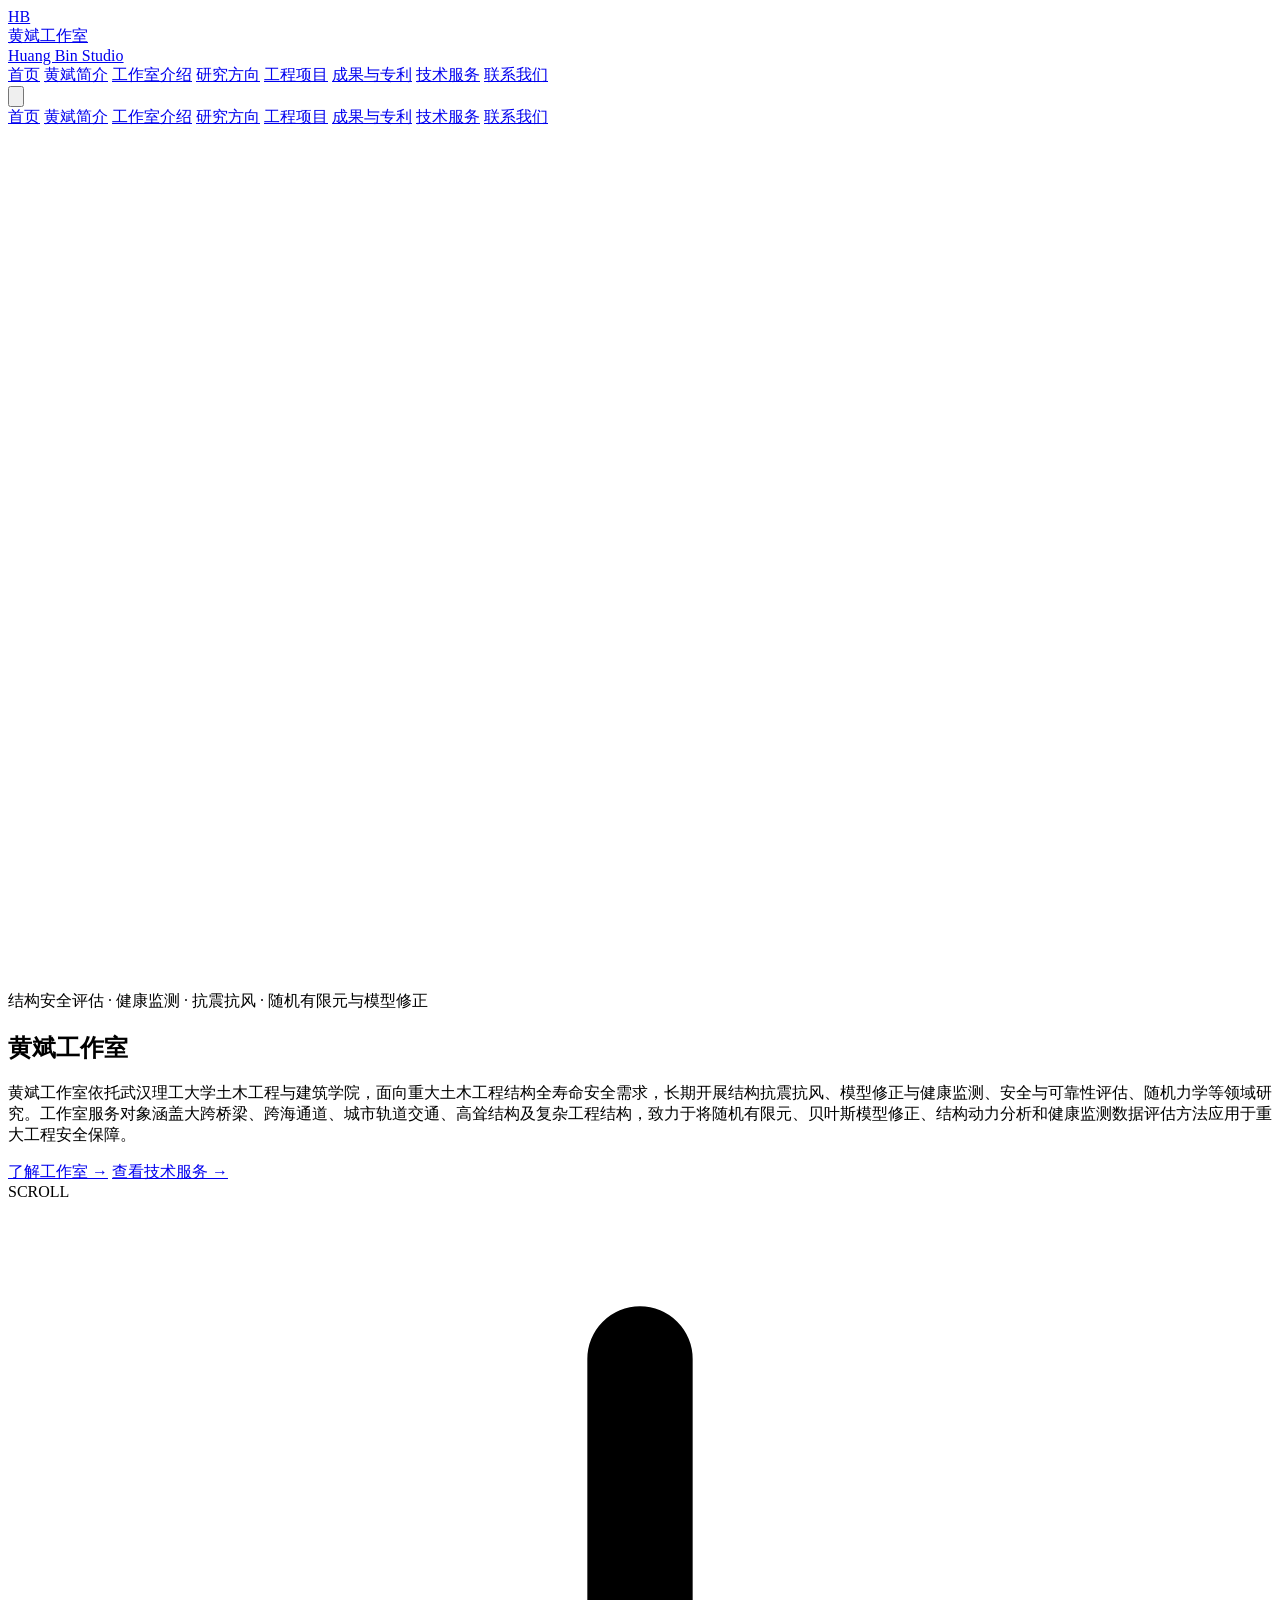
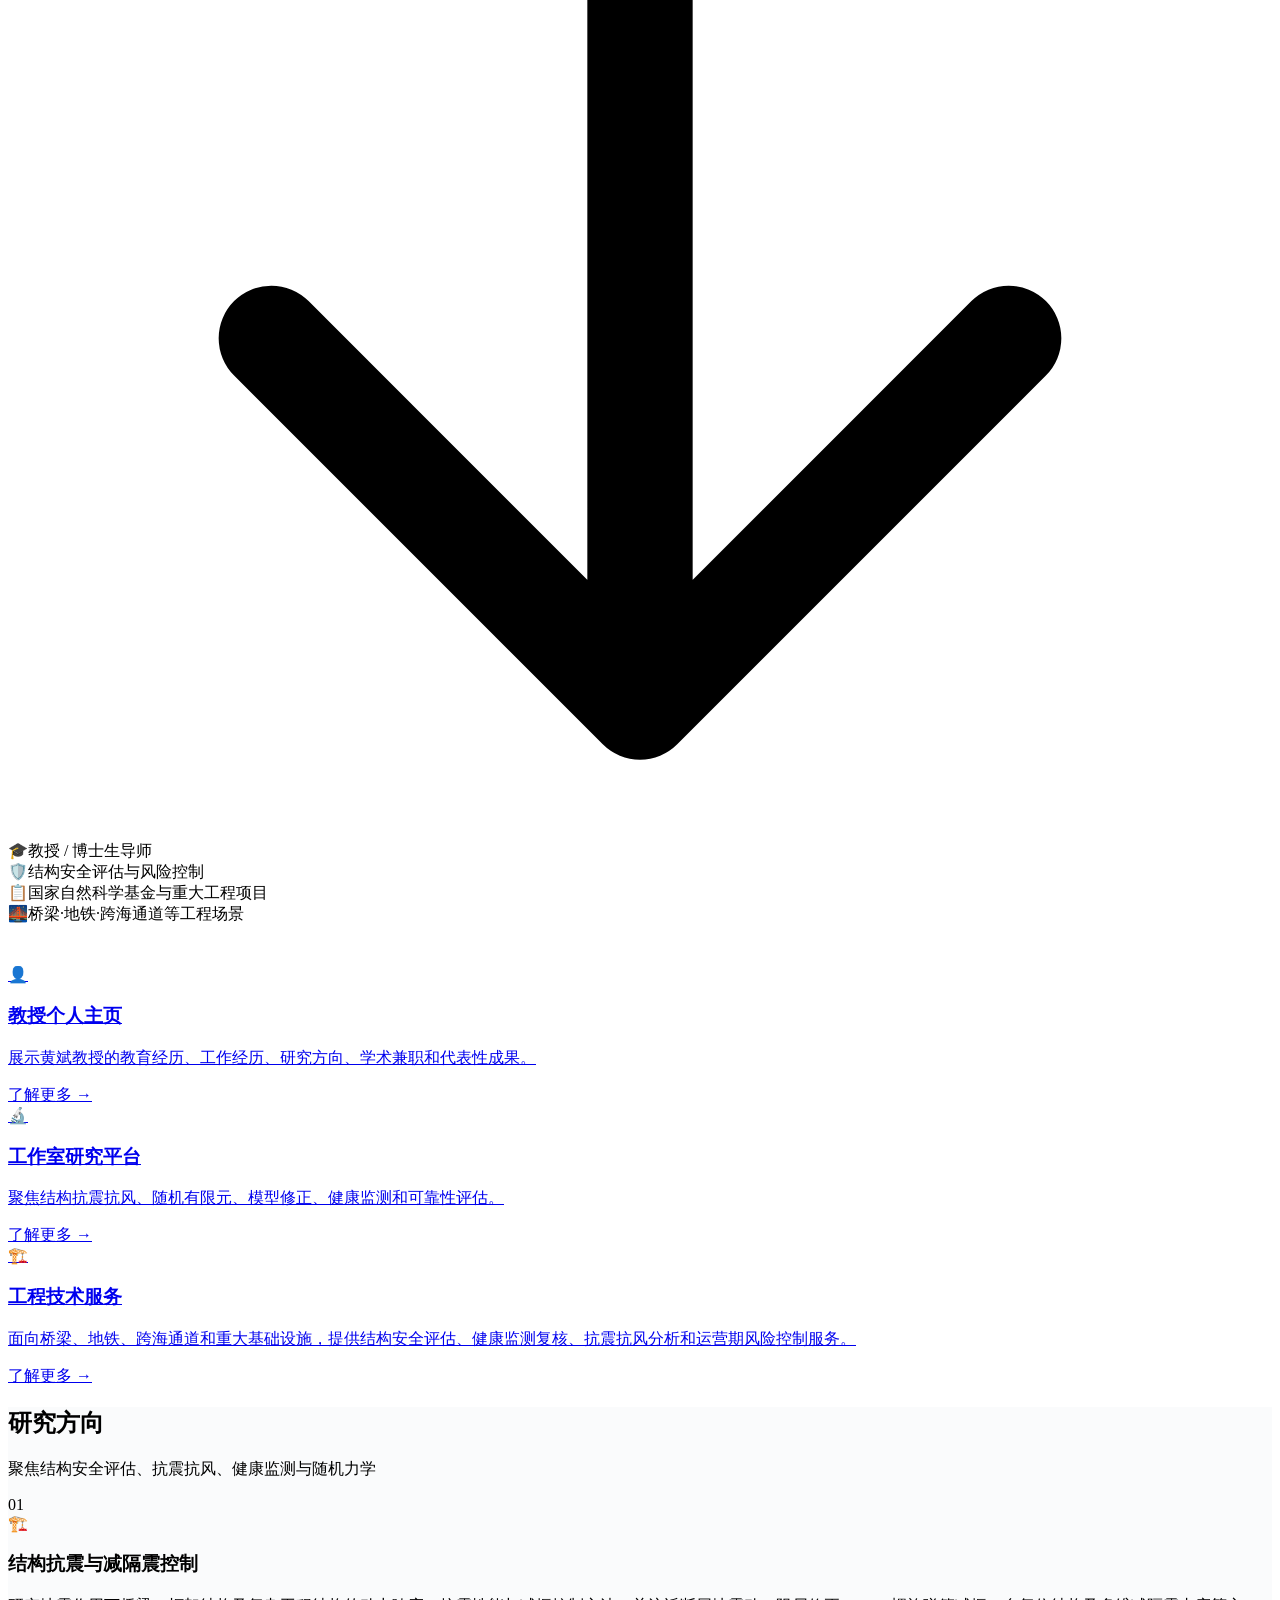
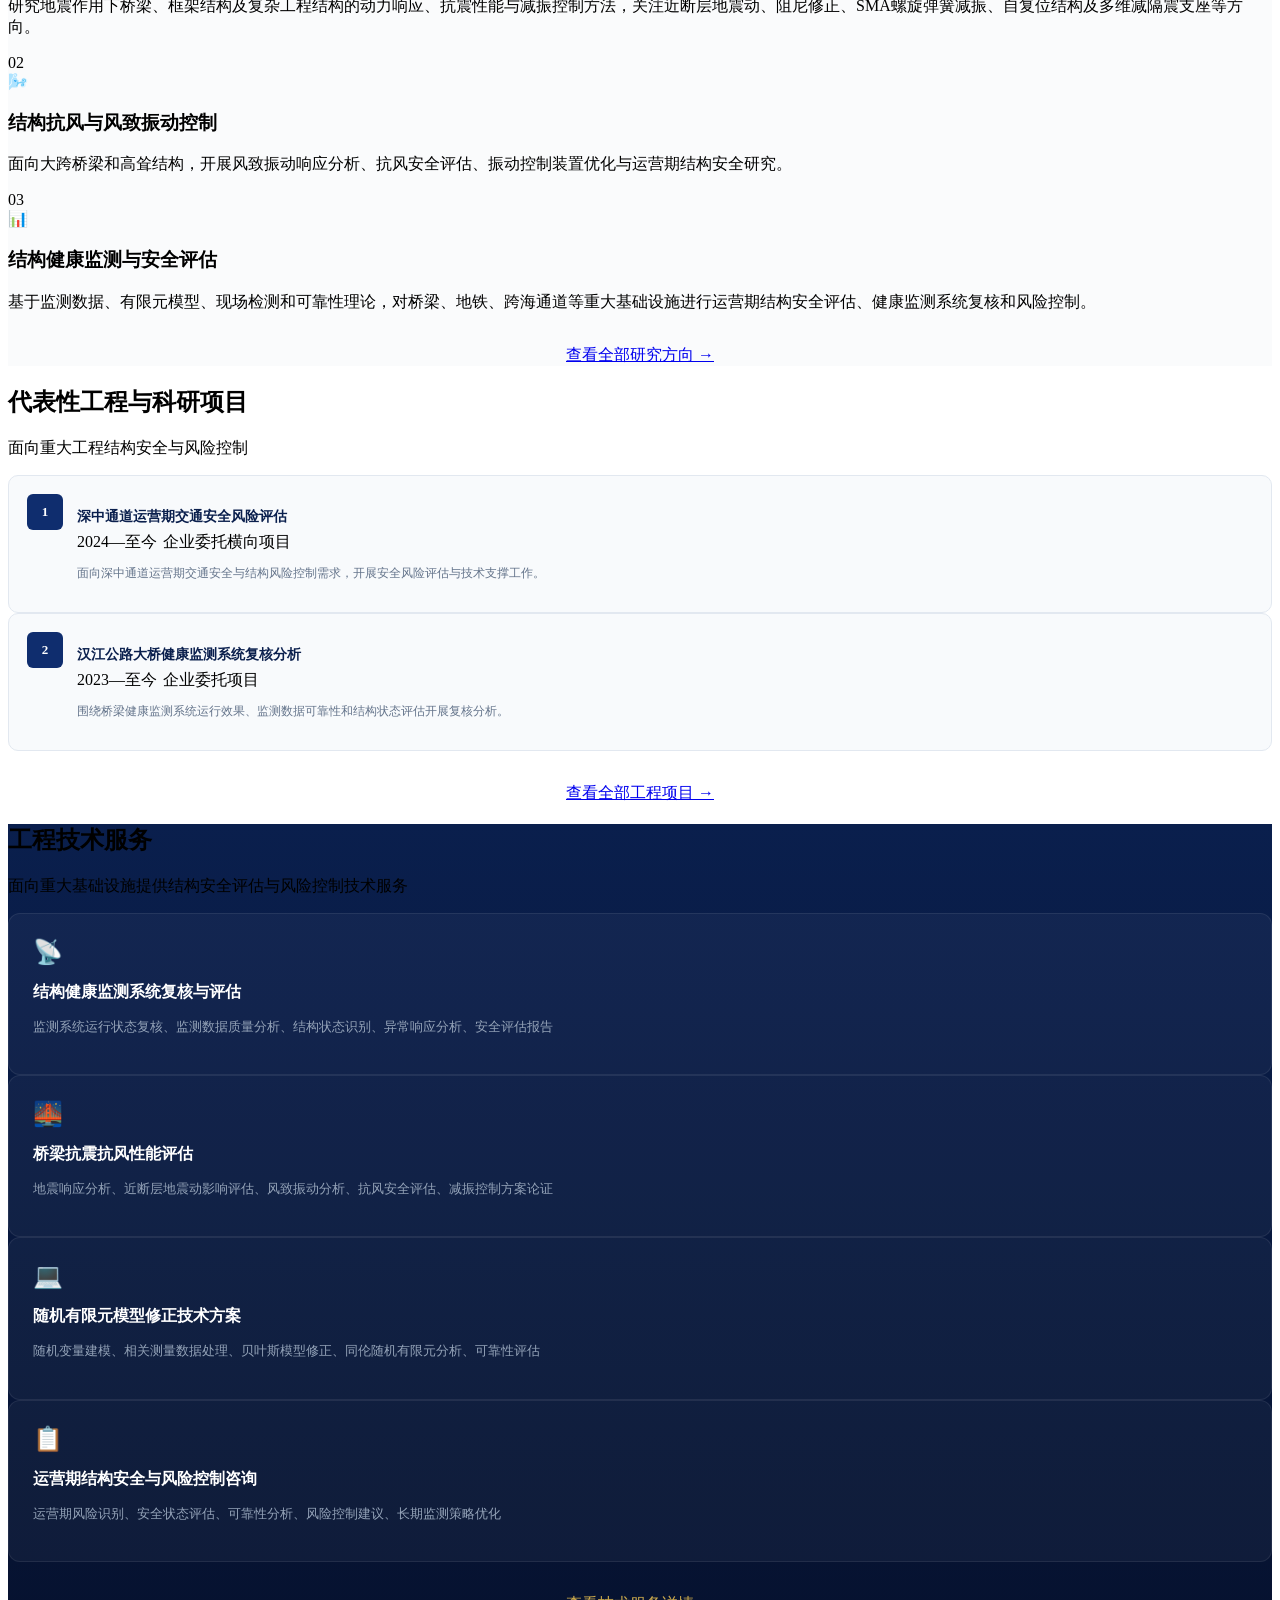
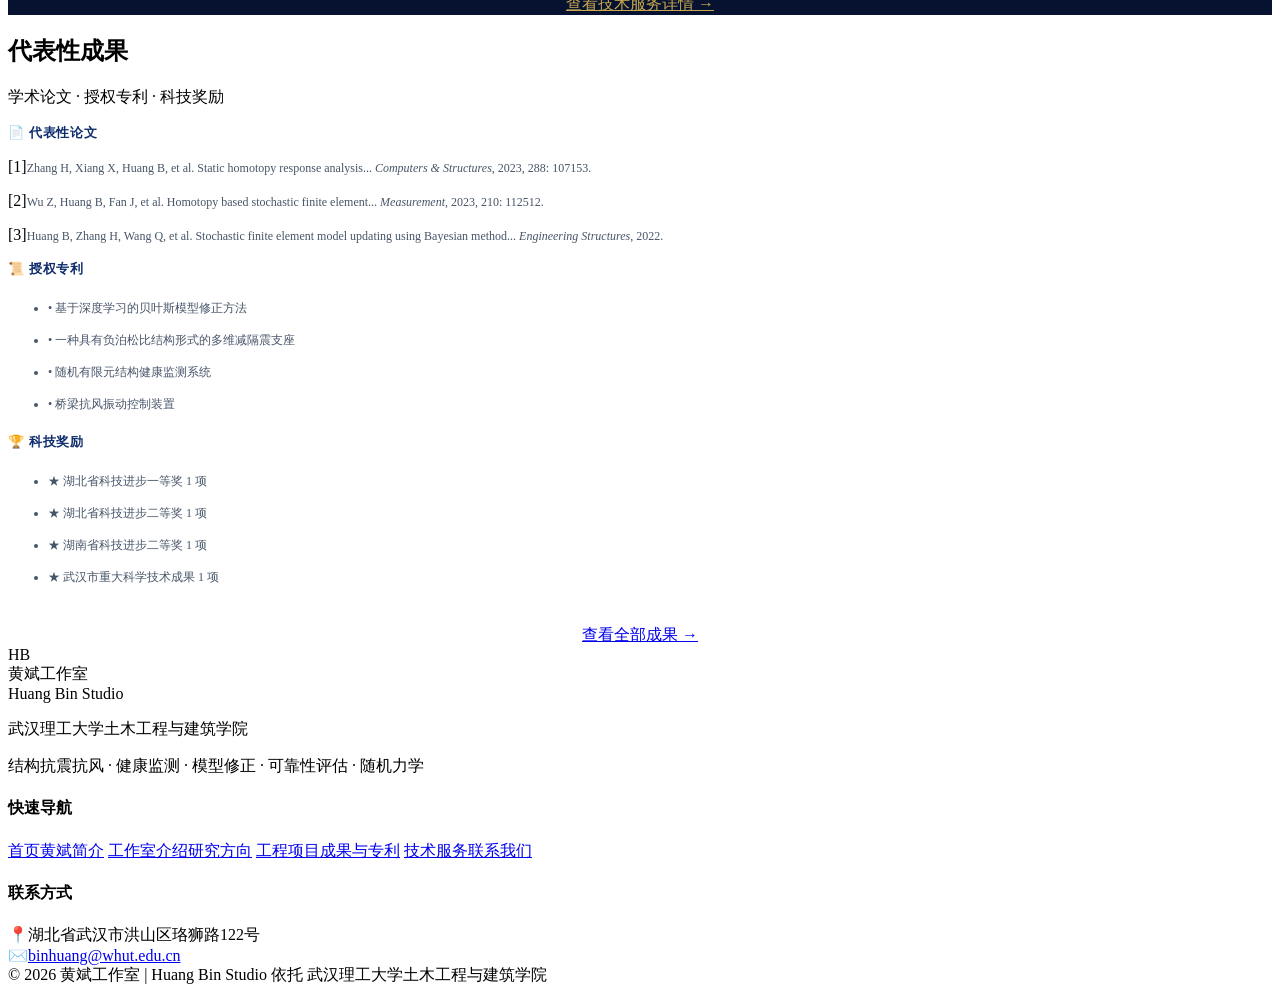
==== index.html @ 663cd8e3 "Add files via upload" ====
<!DOCTYPE html>
<html lang="zh-CN">
<head>
  <meta charset="UTF-8" />
  <meta name="viewport" content="width=device-width, initial-scale=1.0" />
  <meta name="description" content="黄斌工作室依托武汉理工大学土木工程与建筑学院，聚焦结构抗震抗风、健康监测、模型修正、随机有限元、安全与可靠性评估，面向桥梁、地铁、跨海通道等重大工程提供结构安全评估与风险控制技术服务。" />
  <meta name="keywords" content="黄斌工作室,武汉理工大学,结构健康监测,结构安全评估,抗震抗风,随机有限元,模型修正,桥梁健康监测,可靠性评估,工程风险控制" />
  <title>黄斌工作室 | 结构安全评估与健康监测</title>
  <link rel="icon" type="image/svg+xml" href="public/favicon.svg" />
  <link rel="stylesheet" href="css/styles.css" />
</head>
<body>

  <!-- ==================== 导航栏 ==================== -->
  <nav class="navbar" role="navigation" aria-label="主导航">
    <div class="navbar-inner">
      <a href="index.html" class="nav-logo">
        <span class="nav-logo-icon">HB</span>
        <span class="nav-logo-text">
          <div class="nav-logo-title">黄斌工作室</div>
          <div class="nav-logo-sub">Huang Bin Studio</div>
        </span>
      </a>
      <div class="nav-links">
        <a href="index.html">首页</a>
        <a href="about.html">黄斌简介</a>
        <a href="studio.html">工作室介绍</a>
        <a href="research.html">研究方向</a>
        <a href="projects.html">工程项目</a>
        <a href="publications.html">成果与专利</a>
        <a href="services.html">技术服务</a>
        <a href="contact.html">联系我们</a>
      </div>
      <button class="nav-toggle" aria-label="菜单" aria-expanded="false">
        <svg viewBox="0 0 24 24" fill="none" stroke="currentColor" stroke-width="2">
          <path d="M4 6h16M4 12h16M4 18h16" stroke-linecap="round" />
        </svg>
      </button>
    </div>
    <div class="nav-mobile">
      <a href="index.html">首页</a>
      <a href="about.html">黄斌简介</a>
      <a href="studio.html">工作室介绍</a>
      <a href="research.html">研究方向</a>
      <a href="projects.html">工程项目</a>
      <a href="publications.html">成果与专利</a>
      <a href="services.html">技术服务</a>
      <a href="contact.html">联系我们</a>
    </div>
  </nav>

  <!-- ==================== Hero 首屏 ==================== -->
  <section class="hero">
    <div class="hero-bg-mesh"></div>
    <div class="hero-bg-glow-1"></div>
    <div class="hero-bg-glow-2"></div>
    <!-- 结构线装饰 -->
    <svg class="hero-lines" viewBox="0 0 600 400" aria-hidden="true">
      <line x1="0" y1="400" x2="200" y2="200" stroke="white" stroke-width="1"/>
      <line x1="200" y1="200" x2="400" y2="300" stroke="white" stroke-width="1"/>
      <line x1="400" y1="300" x2="600" y2="150" stroke="white" stroke-width="1"/>
      <line x1="0" y1="300" x2="200" y2="100" stroke="white" stroke-width="0.5"/>
      <polyline points="0,250 150,150 300,200 450,100 600,120" fill="none" stroke="white" stroke-width="1.5"/>
      <circle cx="200" cy="200" r="4" fill="white"/><circle cx="400" cy="300" r="3" fill="white"/>
      <circle cx="150" cy="150" r="3" fill="white"/><circle cx="450" cy="100" r="3" fill="white"/>
    </svg>

    <div class="container">
      <div class="hero-content">
        <p class="hero-eyebrow">结构安全评估 · 健康监测 · 抗震抗风 · 随机有限元与模型修正</p>
        <h1 class="hero-title">黄斌工作室</h1>
        <p class="hero-desc">
          黄斌工作室依托武汉理工大学土木工程与建筑学院，面向重大土木工程结构全寿命安全需求，长期开展结构抗震抗风、模型修正与健康监测、安全与可靠性评估、随机力学等领域研究。工作室服务对象涵盖大跨桥梁、跨海通道、城市轨道交通、高耸结构及复杂工程结构，致力于将随机有限元、贝叶斯模型修正、结构动力分析和健康监测数据评估方法应用于重大工程安全保障。
        </p>
        <div class="hero-actions">
          <a href="studio.html" class="btn btn-primary">了解工作室 <span>→</span></a>
          <a href="services.html" class="btn btn-outline">查看技术服务 <span>→</span></a>
        </div>
      </div>
    </div>
    <div class="hero-scroll">
      <span>SCROLL</span>
      <svg viewBox="0 0 24 24" fill="none" stroke="currentColor" stroke-width="2"><path d="M19 14l-7 7m0 0l-7-7m7 7V3" stroke-linecap="round" stroke-linejoin="round"/></svg>
    </div>
  </section>

  <!-- ==================== 核心数据条 ==================== -->
  <section class="stats-bar">
    <div class="container" style="padding-top:0;padding-bottom:0;">
      <div class="stats-grid" style="margin-top:-28px;position:relative;z-index:2;">
        <div class="stat-item"><span class="stat-icon">🎓</span><span class="stat-label">教授 / 博士生导师</span></div>
        <div class="stat-item"><span class="stat-icon">🛡️</span><span class="stat-label">结构安全评估与风险控制</span></div>
        <div class="stat-item"><span class="stat-icon">📋</span><span class="stat-label">国家自然科学基金与重大工程项目</span></div>
        <div class="stat-item"><span class="stat-icon">🌉</span><span class="stat-label">桥梁·地铁·跨海通道等工程场景</span></div>
      </div>
    </div>
  </section>

  <!-- ==================== 三张入口卡片 ==================== -->
  <section class="section" style="padding-top:40px;">
    <div class="container">
      <div class="grid-3">
        <a href="about.html" class="entrance-card">
          <div class="entrance-card-icon">👤</div>
          <h3>教授个人主页</h3>
          <p>展示黄斌教授的教育经历、工作经历、研究方向、学术兼职和代表性成果。</p>
          <span class="entrance-card-link">了解更多 →</span>
        </a>
        <a href="studio.html" class="entrance-card">
          <div class="entrance-card-icon">🔬</div>
          <h3>工作室研究平台</h3>
          <p>聚焦结构抗震抗风、随机有限元、模型修正、健康监测和可靠性评估。</p>
          <span class="entrance-card-link">了解更多 →</span>
        </a>
        <a href="services.html" class="entrance-card">
          <div class="entrance-card-icon">🏗️</div>
          <h3>工程技术服务</h3>
          <p>面向桥梁、地铁、跨海通道和重大基础设施，提供结构安全评估、健康监测复核、抗震抗风分析和运营期风险控制服务。</p>
          <span class="entrance-card-link">了解更多 →</span>
        </a>
      </div>
    </div>
  </section>

  <!-- ==================== 研究方向预览 ==================== -->
  <section class="section bg-mesh" style="background-color:#fafbfc;">
    <div class="container">
      <div class="section-title center">
        <h2>研究方向</h2>
        <p class="subtitle">聚焦结构安全评估、抗震抗风、健康监测与随机力学</p>
      </div>
      <div class="grid-3">
        <div class="research-card animate-on-scroll">
          <div class="research-card-watermark">01</div>
          <div class="research-card-icon">🏗️</div>
          <h3>结构抗震与减隔震控制</h3>
          <p class="line-clamp-3">研究地震作用下桥梁、框架结构及复杂工程结构的动力响应、抗震性能与减振控制方法，关注近断层地震动、阻尼修正、SMA螺旋弹簧减振、自复位结构及多维减隔震支座等方向。</p>
          <div class="research-card-bottom-line"></div>
        </div>
        <div class="research-card animate-on-scroll">
          <div class="research-card-watermark">02</div>
          <div class="research-card-icon">🌬️</div>
          <h3>结构抗风与风致振动控制</h3>
          <p class="line-clamp-3">面向大跨桥梁和高耸结构，开展风致振动响应分析、抗风安全评估、振动控制装置优化与运营期结构安全研究。</p>
          <div class="research-card-bottom-line"></div>
        </div>
        <div class="research-card animate-on-scroll">
          <div class="research-card-watermark">03</div>
          <div class="research-card-icon">📊</div>
          <h3>结构健康监测与安全评估</h3>
          <p class="line-clamp-3">基于监测数据、有限元模型、现场检测和可靠性理论，对桥梁、地铁、跨海通道等重大基础设施进行运营期结构安全评估、健康监测系统复核和风险控制。</p>
          <div class="research-card-bottom-line"></div>
        </div>
      </div>
      <div style="text-align:center;margin-top:32px;">
        <a href="research.html" class="btn-link">查看全部研究方向 →</a>
      </div>
    </div>
  </section>

  <!-- ==================== 工程项目预览 ==================== -->
  <section class="section">
    <div class="container">
      <div class="section-title center">
        <h2>代表性工程与科研项目</h2>
        <p class="subtitle">面向重大工程结构安全与风险控制</p>
      </div>
      <div class="grid-2">
        <div style="display:flex;gap:14px;padding:18px;border:1px solid #e2e8f0;border-radius:10px;background:#f8fafc;" class="card-hover">
          <span style="flex-shrink:0;width:36px;height:36px;background:#0f2d6e;color:#fff;border-radius:6px;display:flex;align-items:center;justify-content:center;font-size:13px;font-weight:700;">1</span>
          <div>
            <h3 style="font-size:14px;font-weight:600;color:#0a1f4d;margin-bottom:6px;">深中通道运营期交通安全风险评估</h3>
            <div style="display:flex;flex-wrap:wrap;gap:6px;margin-bottom:6px;">
              <span class="tag tag-primary">2024—至今</span><span class="tag tag-gray">企业委托横向项目</span>
            </div>
            <p style="font-size:12px;color:#64748b;">面向深中通道运营期交通安全与结构风险控制需求，开展安全风险评估与技术支撑工作。</p>
          </div>
        </div>
        <div style="display:flex;gap:14px;padding:18px;border:1px solid #e2e8f0;border-radius:10px;background:#f8fafc;" class="card-hover">
          <span style="flex-shrink:0;width:36px;height:36px;background:#0f2d6e;color:#fff;border-radius:6px;display:flex;align-items:center;justify-content:center;font-size:13px;font-weight:700;">2</span>
          <div>
            <h3 style="font-size:14px;font-weight:600;color:#0a1f4d;margin-bottom:6px;">汉江公路大桥健康监测系统复核分析</h3>
            <div style="display:flex;flex-wrap:wrap;gap:6px;margin-bottom:6px;">
              <span class="tag tag-primary">2023—至今</span><span class="tag tag-gray">企业委托项目</span>
            </div>
            <p style="font-size:12px;color:#64748b;">围绕桥梁健康监测系统运行效果、监测数据可靠性和结构状态评估开展复核分析。</p>
          </div>
        </div>
      </div>
      <div style="text-align:center;margin-top:32px;">
        <a href="projects.html" class="btn-link">查看全部工程项目 →</a>
      </div>
    </div>
  </section>

  <!-- ==================== 技术服务预览 ==================== -->
  <section class="section" style="background:linear-gradient(180deg, #0a1f4d 0%, #061230 100%);">
    <div class="container">
      <div class="section-title center light">
        <h2>工程技术服务</h2>
        <p class="subtitle">面向重大基础设施提供结构安全评估与风险控制技术服务</p>
      </div>
      <div class="grid-2">
        <div style="background:rgba(255,255,255,0.04);border:1px solid rgba(255,255,255,0.08);border-radius:12px;padding:24px;">
          <div style="font-size:24px;margin-bottom:12px;">📡</div>
          <h3 style="color:#fff;font-weight:600;font-size:16px;margin-bottom:8px;">结构健康监测系统复核与评估</h3>
          <p style="color:#94a3b8;font-size:13px;line-height:1.65;">监测系统运行状态复核、监测数据质量分析、结构状态识别、异常响应分析、安全评估报告</p>
        </div>
        <div style="background:rgba(255,255,255,0.04);border:1px solid rgba(255,255,255,0.08);border-radius:12px;padding:24px;">
          <div style="font-size:24px;margin-bottom:12px;">🌉</div>
          <h3 style="color:#fff;font-weight:600;font-size:16px;margin-bottom:8px;">桥梁抗震抗风性能评估</h3>
          <p style="color:#94a3b8;font-size:13px;line-height:1.65;">地震响应分析、近断层地震动影响评估、风致振动分析、抗风安全评估、减振控制方案论证</p>
        </div>
        <div style="background:rgba(255,255,255,0.04);border:1px solid rgba(255,255,255,0.08);border-radius:12px;padding:24px;">
          <div style="font-size:24px;margin-bottom:12px;">💻</div>
          <h3 style="color:#fff;font-weight:600;font-size:16px;margin-bottom:8px;">随机有限元模型修正技术方案</h3>
          <p style="color:#94a3b8;font-size:13px;line-height:1.65;">随机变量建模、相关测量数据处理、贝叶斯模型修正、同伦随机有限元分析、可靠性评估</p>
        </div>
        <div style="background:rgba(255,255,255,0.04);border:1px solid rgba(255,255,255,0.08);border-radius:12px;padding:24px;">
          <div style="font-size:24px;margin-bottom:12px;">📋</div>
          <h3 style="color:#fff;font-weight:600;font-size:16px;margin-bottom:8px;">运营期结构安全与风险控制咨询</h3>
          <p style="color:#94a3b8;font-size:13px;line-height:1.65;">运营期风险识别、安全状态评估、可靠性分析、风险控制建议、长期监测策略优化</p>
        </div>
      </div>
      <div style="text-align:center;margin-top:32px;">
        <a href="services.html" class="btn-link" style="color:#c9a84c;">查看技术服务详情 →</a>
      </div>
    </div>
  </section>

  <!-- ==================== 代表成果预览 ==================== -->
  <section class="section bg-grid">
    <div class="container">
      <div class="section-title center">
        <h2>代表性成果</h2>
        <p class="subtitle">学术论文 · 授权专利 · 科技奖励</p>
      </div>
      <div class="grid-3" style="align-items:start;">
        <!-- 论文 -->
        <div>
          <h3 style="font-size:13px;font-weight:600;color:#0f2d6e;text-transform:uppercase;letter-spacing:0.06em;margin-bottom:14px;">📄 代表性论文</h3>
          <div style="space-y:10px;">
            <p class="paper-item" style="margin-bottom:8px;"><span class="paper-num">[1]</span><span style="font-size:12px;color:#475569;">Zhang H, Xiang X, Huang B, et al. Static homotopy response analysis... <em>Computers & Structures</em>, 2023, 288: 107153.</span></p>
            <p class="paper-item" style="margin-bottom:8px;"><span class="paper-num">[2]</span><span style="font-size:12px;color:#475569;">Wu Z, Huang B, Fan J, et al. Homotopy based stochastic finite element... <em>Measurement</em>, 2023, 210: 112512.</span></p>
            <p class="paper-item"><span class="paper-num">[3]</span><span style="font-size:12px;color:#475569;">Huang B, Zhang H, Wang Q, et al. Stochastic finite element model updating using Bayesian method... <em>Engineering Structures</em>, 2022.</span></p>
          </div>
        </div>
        <!-- 专利 -->
        <div>
          <h3 style="font-size:13px;font-weight:600;color:#0f2d6e;text-transform:uppercase;letter-spacing:0.06em;margin-bottom:14px;">📜 授权专利</h3>
          <ul style="font-size:12px;color:#475569;line-height:2;">
            <li style="padding:4px 0;">• 基于深度学习的贝叶斯模型修正方法</li>
            <li style="padding:4px 0;">• 一种具有负泊松比结构形式的多维减隔震支座</li>
            <li style="padding:4px 0;">• 随机有限元结构健康监测系统</li>
            <li style="padding:4px 0;">• 桥梁抗风振动控制装置</li>
          </ul>
        </div>
        <!-- 奖励 -->
        <div>
          <h3 style="font-size:13px;font-weight:600;color:#0f2d6e;text-transform:uppercase;letter-spacing:0.06em;margin-bottom:14px;">🏆 科技奖励</h3>
          <ul style="font-size:12px;color:#475569;line-height:2;">
            <li style="padding:4px 0;">★ 湖北省科技进步一等奖 1 项</li>
            <li style="padding:4px 0;">★ 湖北省科技进步二等奖 1 项</li>
            <li style="padding:4px 0;">★ 湖南省科技进步二等奖 1 项</li>
            <li style="padding:4px 0;">★ 武汉市重大科学技术成果 1 项</li>
          </ul>
        </div>
      </div>
      <div style="text-align:center;margin-top:32px;">
        <a href="publications.html" class="btn-link">查看全部成果 →</a>
      </div>
    </div>
  </section>

  <!-- ==================== 页脚 ==================== -->
  <footer class="footer">
    <div class="container">
      <div class="footer-grid">
        <div>
          <div class="footer-brand">
            <span class="footer-brand-icon">HB</span>
            <div>
              <div class="footer-brand-name">黄斌工作室</div>
              <div class="footer-brand-sub">Huang Bin Studio</div>
            </div>
          </div>
          <p class="footer-desc">武汉理工大学土木工程与建筑学院</p>
          <p class="footer-desc">结构抗震抗风 · 健康监测 · 模型修正 · 可靠性评估 · 随机力学</p>
        </div>
        <div>
          <h4 class="structure-line">快速导航</h4>
          <div class="footer-links">
            <a href="index.html">首页</a><a href="about.html">黄斌简介</a>
            <a href="studio.html">工作室介绍</a><a href="research.html">研究方向</a>
            <a href="projects.html">工程项目</a><a href="publications.html">成果与专利</a>
            <a href="services.html">技术服务</a><a href="contact.html">联系我们</a>
          </div>
        </div>
        <div>
          <h4 class="structure-line">联系方式</h4>
          <div class="footer-contact-item"><span>📍</span><span>湖北省武汉市洪山区珞狮路122号</span></div>
          <div class="footer-contact-item"><span>✉️</span><a href="mailto:binhuang@whut.edu.cn">binhuang@whut.edu.cn</a></div>
        </div>
      </div>
    </div>
    <div class="footer-bottom">
      <span>© 2026 黄斌工作室 | Huang Bin Studio</span>
      <span>依托 武汉理工大学土木工程与建筑学院</span>
    </div>
  </footer>

  <script src="js/main.js"></script>
</body>
</html>
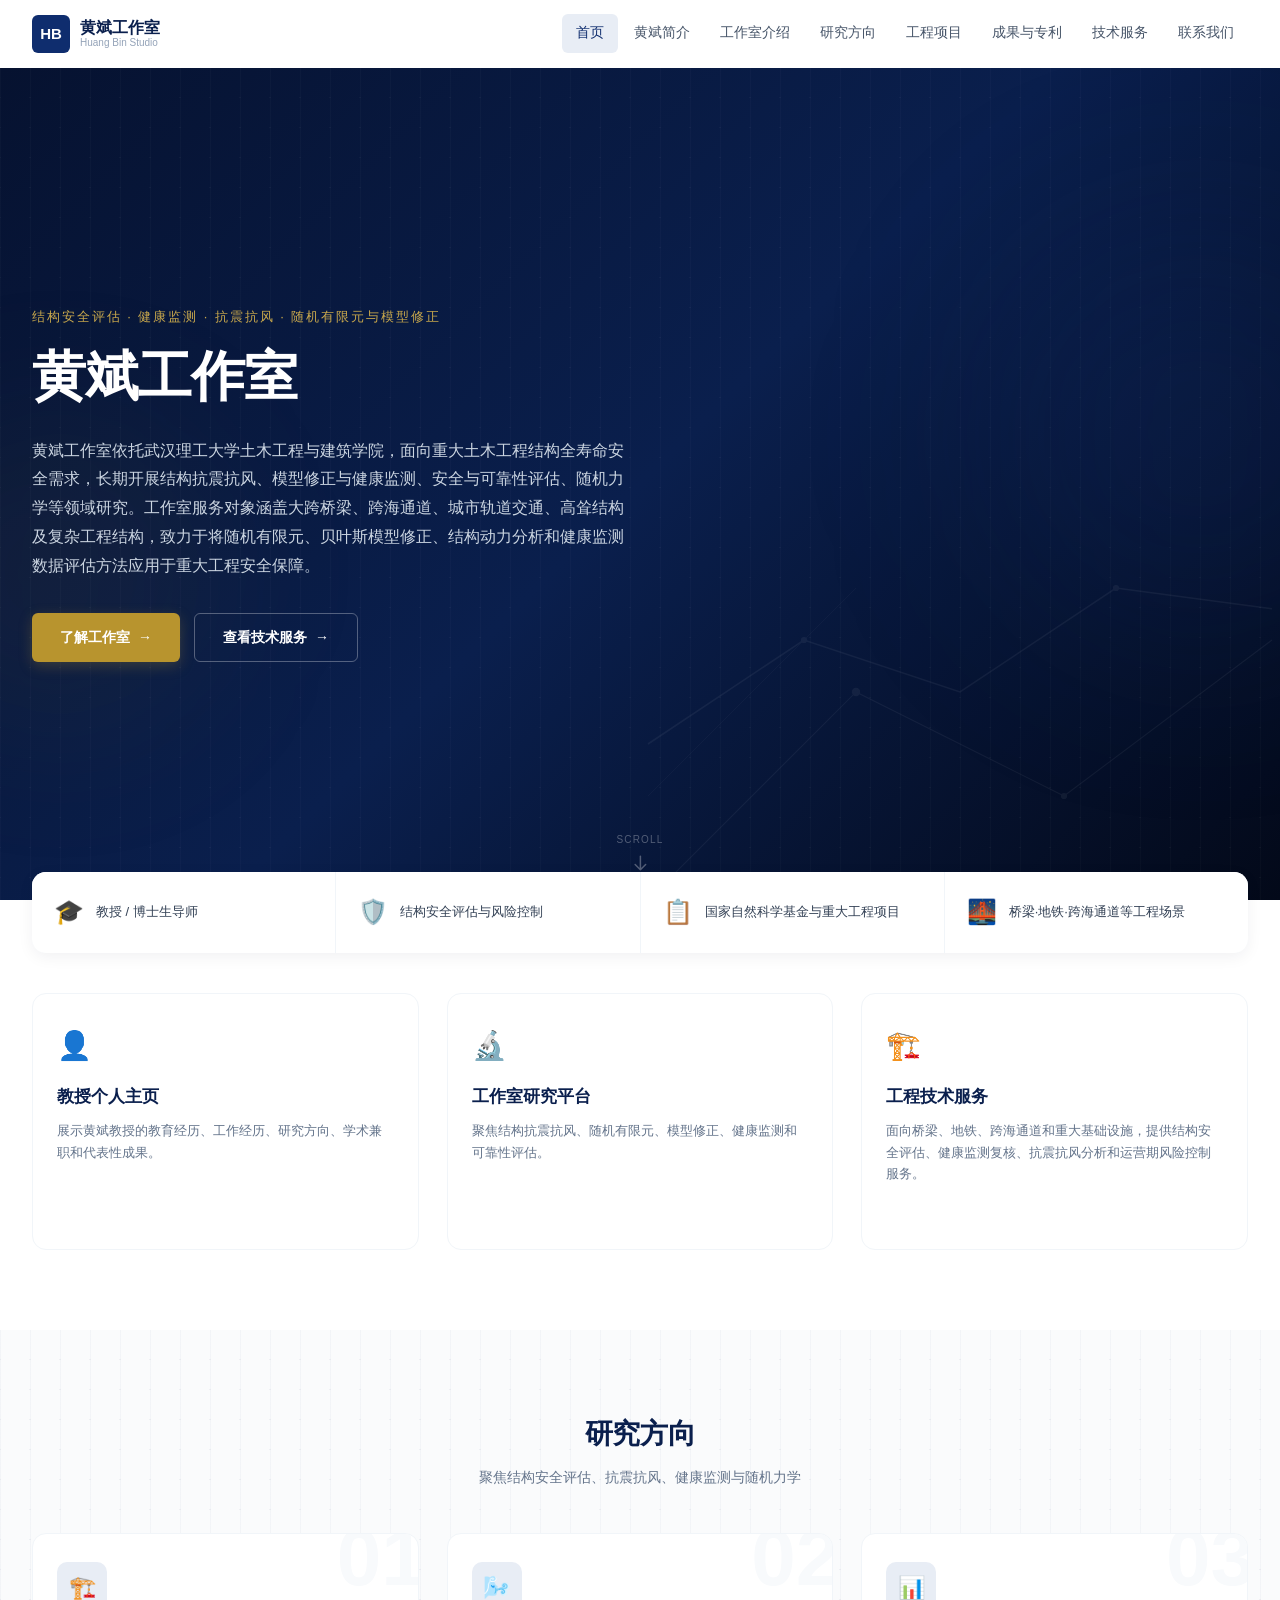
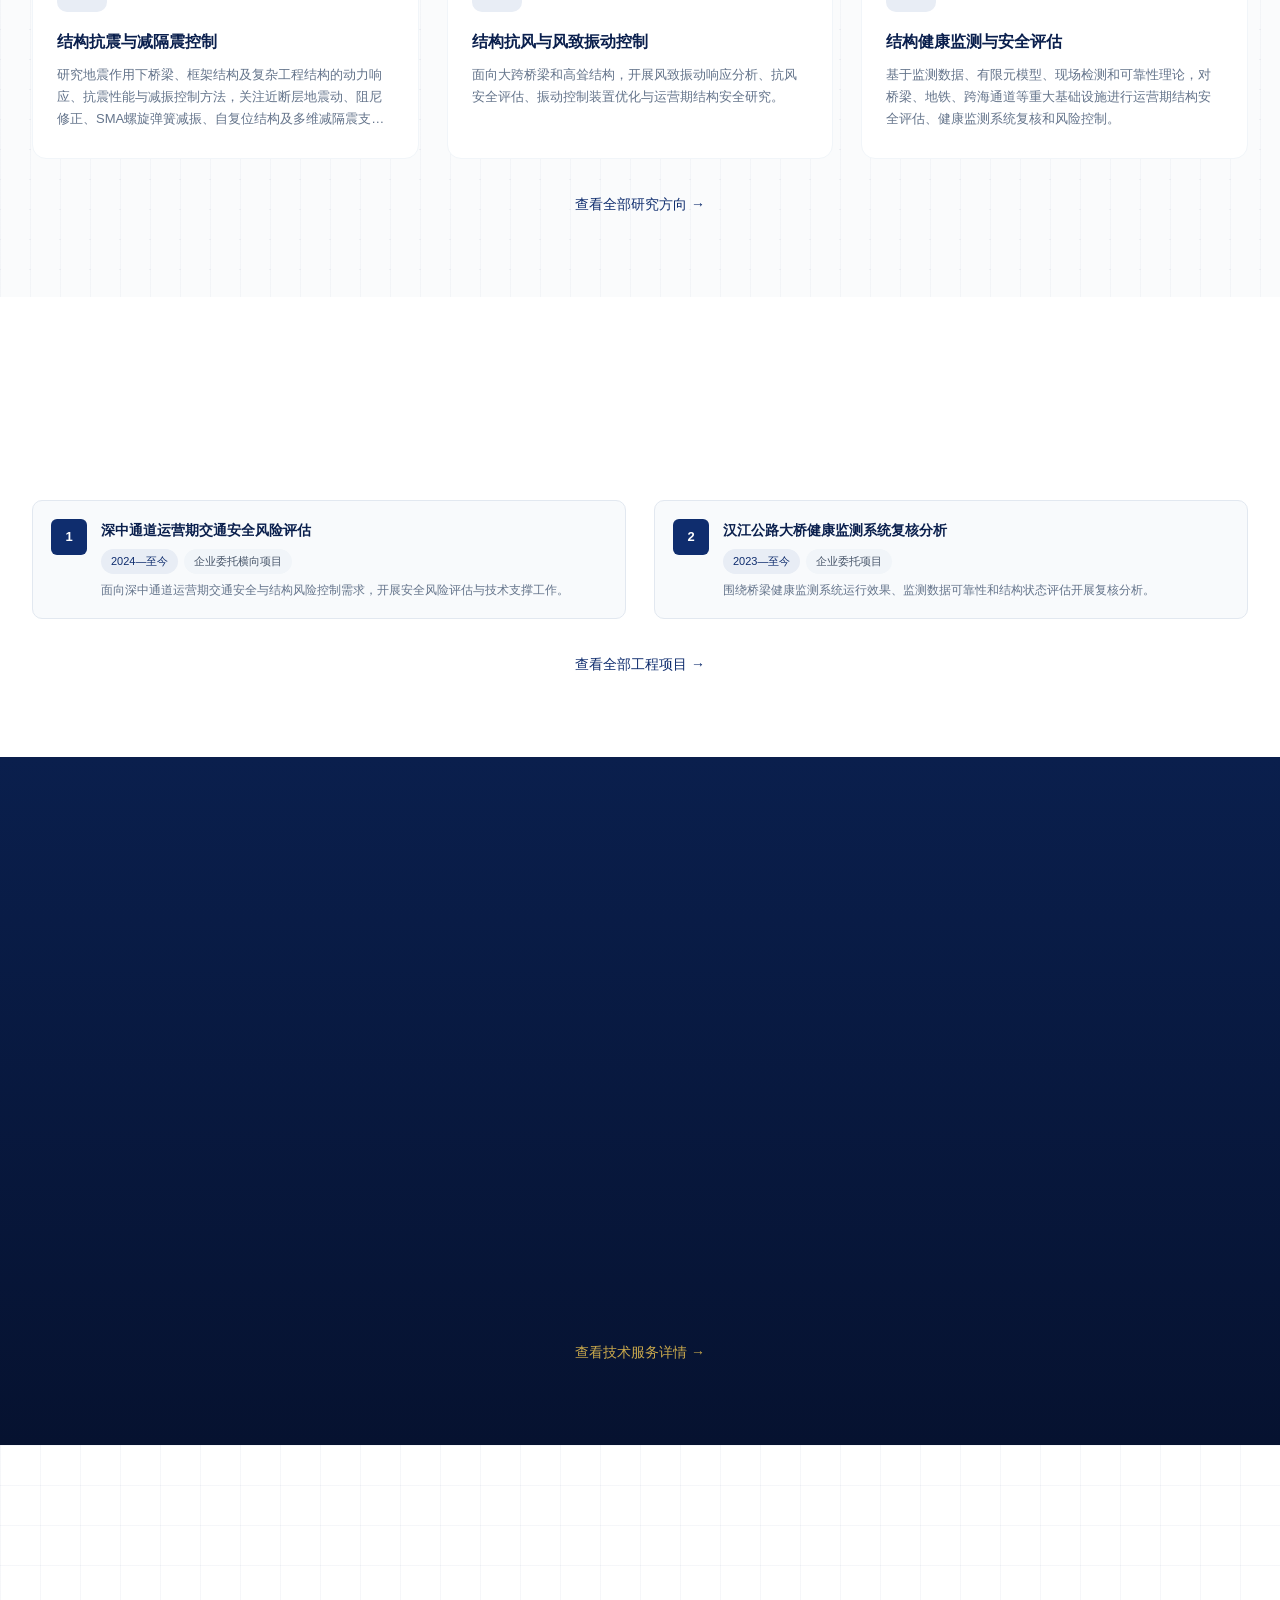
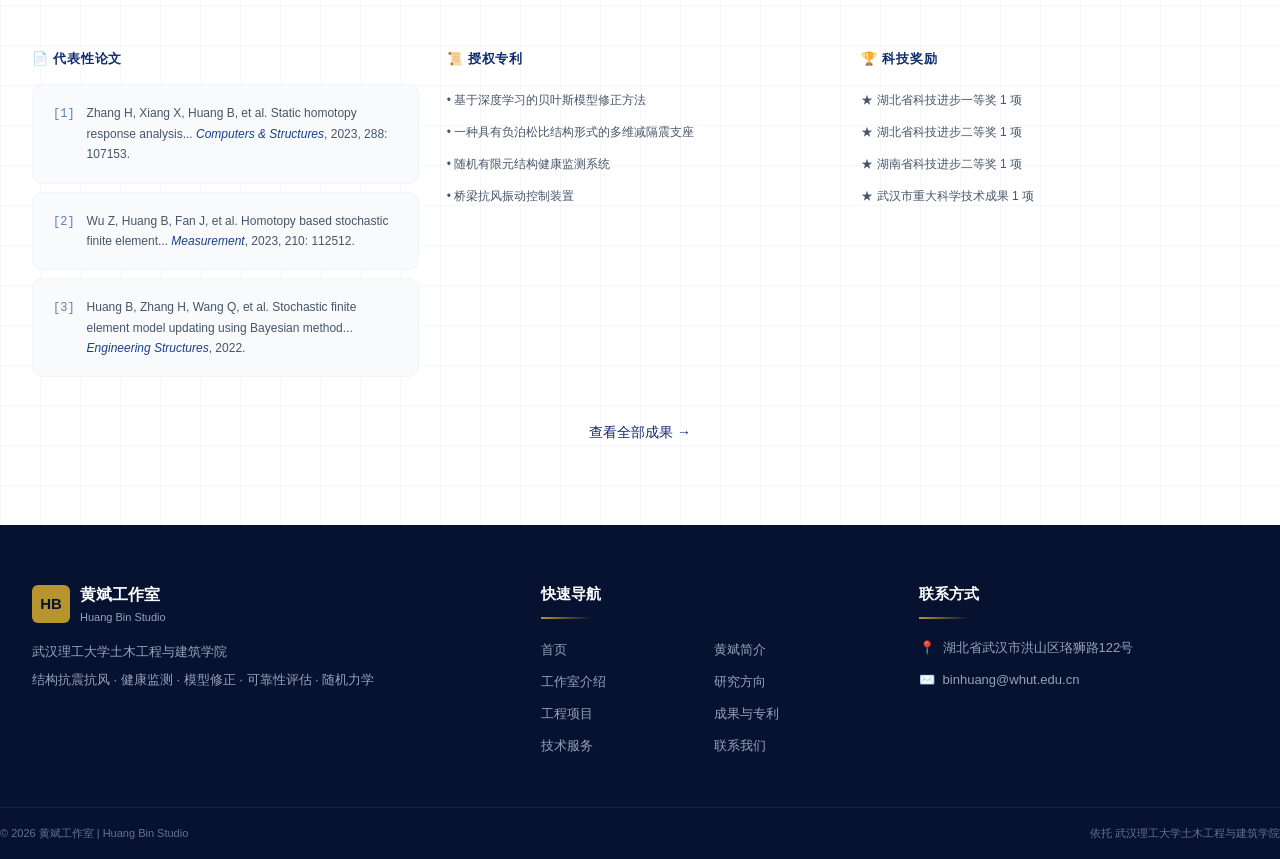
==== commit c5937e35: "huangbin-studio huangbin-studio" ====
--- a/index.html
+++ b/index.html
@@ -8,6 +8,11 @@
   <title>黄斌工作室 | 结构安全评估与健康监测</title>
   <link rel="icon" type="image/svg+xml" href="public/favicon.svg" />
   <link rel="stylesheet" href="css/styles.css" />
+  <!-- 动画关键样式内联（不受外部CSS缓存影响） -->
+  <style>
+    .animate-on-scroll{opacity:0;transform:translateY(28px);transition:opacity .7s cubic-bezier(.22,.61,.36,1),transform .7s cubic-bezier(.22,.61,.36,1)}
+    .animate-on-scroll.visible{opacity:1;transform:translateY(0)}
+  </style>
 </head>
 <body>
 
@@ -66,7 +71,7 @@
     </svg>
 
     <div class="container">
-      <div class="hero-content">
+      <div class="hero-content animate-on-scroll" data-delay="200">
         <p class="hero-eyebrow">结构安全评估 · 健康监测 · 抗震抗风 · 随机有限元与模型修正</p>
         <h1 class="hero-title">黄斌工作室</h1>
         <p class="hero-desc">
@@ -88,10 +93,10 @@
   <section class="stats-bar">
     <div class="container" style="padding-top:0;padding-bottom:0;">
       <div class="stats-grid" style="margin-top:-28px;position:relative;z-index:2;">
-        <div class="stat-item"><span class="stat-icon">🎓</span><span class="stat-label">教授 / 博士生导师</span></div>
-        <div class="stat-item"><span class="stat-icon">🛡️</span><span class="stat-label">结构安全评估与风险控制</span></div>
-        <div class="stat-item"><span class="stat-icon">📋</span><span class="stat-label">国家自然科学基金与重大工程项目</span></div>
-        <div class="stat-item"><span class="stat-icon">🌉</span><span class="stat-label">桥梁·地铁·跨海通道等工程场景</span></div>
+        <div class="stat-item animate-on-scroll" data-delay="0"><span class="stat-icon">🎓</span><span class="stat-label">教授 / 博士生导师</span></div>
+        <div class="stat-item animate-on-scroll" data-delay="100"><span class="stat-icon">🛡️</span><span class="stat-label">结构安全评估与风险控制</span></div>
+        <div class="stat-item animate-on-scroll" data-delay="200"><span class="stat-icon">📋</span><span class="stat-label">国家自然科学基金与重大工程项目</span></div>
+        <div class="stat-item animate-on-scroll" data-delay="300"><span class="stat-icon">🌉</span><span class="stat-label">桥梁·地铁·跨海通道等工程场景</span></div>
       </div>
     </div>
   </section>
@@ -100,19 +105,19 @@
   <section class="section" style="padding-top:40px;">
     <div class="container">
       <div class="grid-3">
-        <a href="about.html" class="entrance-card">
+        <a href="about.html" class="entrance-card animate-on-scroll" data-delay="0">
           <div class="entrance-card-icon">👤</div>
           <h3>教授个人主页</h3>
           <p>展示黄斌教授的教育经历、工作经历、研究方向、学术兼职和代表性成果。</p>
           <span class="entrance-card-link">了解更多 →</span>
         </a>
-        <a href="studio.html" class="entrance-card">
+        <a href="studio.html" class="entrance-card animate-on-scroll" data-delay="150">
           <div class="entrance-card-icon">🔬</div>
           <h3>工作室研究平台</h3>
           <p>聚焦结构抗震抗风、随机有限元、模型修正、健康监测和可靠性评估。</p>
           <span class="entrance-card-link">了解更多 →</span>
         </a>
-        <a href="services.html" class="entrance-card">
+        <a href="services.html" class="entrance-card animate-on-scroll" data-delay="300">
           <div class="entrance-card-icon">🏗️</div>
           <h3>工程技术服务</h3>
           <p>面向桥梁、地铁、跨海通道和重大基础设施，提供结构安全评估、健康监测复核、抗震抗风分析和运营期风险控制服务。</p>
@@ -125,7 +130,7 @@
   <!-- ==================== 研究方向预览 ==================== -->
   <section class="section bg-mesh" style="background-color:#fafbfc;">
     <div class="container">
-      <div class="section-title center">
+      <div class="section-title center animate-on-scroll">
         <h2>研究方向</h2>
         <p class="subtitle">聚焦结构安全评估、抗震抗风、健康监测与随机力学</p>
       </div>
@@ -161,12 +166,12 @@
   <!-- ==================== 工程项目预览 ==================== -->
   <section class="section">
     <div class="container">
-      <div class="section-title center">
+      <div class="section-title center animate-on-scroll">
         <h2>代表性工程与科研项目</h2>
         <p class="subtitle">面向重大工程结构安全与风险控制</p>
       </div>
       <div class="grid-2">
-        <div style="display:flex;gap:14px;padding:18px;border:1px solid #e2e8f0;border-radius:10px;background:#f8fafc;" class="card-hover">
+        <div style="display:flex;gap:14px;padding:18px;border:1px solid #e2e8f0;border-radius:10px;background:#f8fafc;" class="card-hover animate-on-scroll" data-delay="0">
           <span style="flex-shrink:0;width:36px;height:36px;background:#0f2d6e;color:#fff;border-radius:6px;display:flex;align-items:center;justify-content:center;font-size:13px;font-weight:700;">1</span>
           <div>
             <h3 style="font-size:14px;font-weight:600;color:#0a1f4d;margin-bottom:6px;">深中通道运营期交通安全风险评估</h3>
@@ -176,7 +181,7 @@
             <p style="font-size:12px;color:#64748b;">面向深中通道运营期交通安全与结构风险控制需求，开展安全风险评估与技术支撑工作。</p>
           </div>
         </div>
-        <div style="display:flex;gap:14px;padding:18px;border:1px solid #e2e8f0;border-radius:10px;background:#f8fafc;" class="card-hover">
+        <div style="display:flex;gap:14px;padding:18px;border:1px solid #e2e8f0;border-radius:10px;background:#f8fafc;" class="card-hover animate-on-scroll" data-delay="150">
           <span style="flex-shrink:0;width:36px;height:36px;background:#0f2d6e;color:#fff;border-radius:6px;display:flex;align-items:center;justify-content:center;font-size:13px;font-weight:700;">2</span>
           <div>
             <h3 style="font-size:14px;font-weight:600;color:#0a1f4d;margin-bottom:6px;">汉江公路大桥健康监测系统复核分析</h3>
@@ -196,27 +201,27 @@
   <!-- ==================== 技术服务预览 ==================== -->
   <section class="section" style="background:linear-gradient(180deg, #0a1f4d 0%, #061230 100%);">
     <div class="container">
-      <div class="section-title center light">
+      <div class="section-title center light animate-on-scroll">
         <h2>工程技术服务</h2>
         <p class="subtitle">面向重大基础设施提供结构安全评估与风险控制技术服务</p>
       </div>
       <div class="grid-2">
-        <div style="background:rgba(255,255,255,0.04);border:1px solid rgba(255,255,255,0.08);border-radius:12px;padding:24px;">
+        <div class="animate-on-scroll" style="background:rgba(255,255,255,0.04);border:1px solid rgba(255,255,255,0.08);border-radius:12px;padding:24px;">
           <div style="font-size:24px;margin-bottom:12px;">📡</div>
           <h3 style="color:#fff;font-weight:600;font-size:16px;margin-bottom:8px;">结构健康监测系统复核与评估</h3>
           <p style="color:#94a3b8;font-size:13px;line-height:1.65;">监测系统运行状态复核、监测数据质量分析、结构状态识别、异常响应分析、安全评估报告</p>
         </div>
-        <div style="background:rgba(255,255,255,0.04);border:1px solid rgba(255,255,255,0.08);border-radius:12px;padding:24px;">
+        <div class="animate-on-scroll" style="background:rgba(255,255,255,0.04);border:1px solid rgba(255,255,255,0.08);border-radius:12px;padding:24px;">
           <div style="font-size:24px;margin-bottom:12px;">🌉</div>
           <h3 style="color:#fff;font-weight:600;font-size:16px;margin-bottom:8px;">桥梁抗震抗风性能评估</h3>
           <p style="color:#94a3b8;font-size:13px;line-height:1.65;">地震响应分析、近断层地震动影响评估、风致振动分析、抗风安全评估、减振控制方案论证</p>
         </div>
-        <div style="background:rgba(255,255,255,0.04);border:1px solid rgba(255,255,255,0.08);border-radius:12px;padding:24px;">
+        <div class="animate-on-scroll" style="background:rgba(255,255,255,0.04);border:1px solid rgba(255,255,255,0.08);border-radius:12px;padding:24px;">
           <div style="font-size:24px;margin-bottom:12px;">💻</div>
           <h3 style="color:#fff;font-weight:600;font-size:16px;margin-bottom:8px;">随机有限元模型修正技术方案</h3>
           <p style="color:#94a3b8;font-size:13px;line-height:1.65;">随机变量建模、相关测量数据处理、贝叶斯模型修正、同伦随机有限元分析、可靠性评估</p>
         </div>
-        <div style="background:rgba(255,255,255,0.04);border:1px solid rgba(255,255,255,0.08);border-radius:12px;padding:24px;">
+        <div class="animate-on-scroll" style="background:rgba(255,255,255,0.04);border:1px solid rgba(255,255,255,0.08);border-radius:12px;padding:24px;">
           <div style="font-size:24px;margin-bottom:12px;">📋</div>
           <h3 style="color:#fff;font-weight:600;font-size:16px;margin-bottom:8px;">运营期结构安全与风险控制咨询</h3>
           <p style="color:#94a3b8;font-size:13px;line-height:1.65;">运营期风险识别、安全状态评估、可靠性分析、风险控制建议、长期监测策略优化</p>
@@ -231,13 +236,13 @@
   <!-- ==================== 代表成果预览 ==================== -->
   <section class="section bg-grid">
     <div class="container">
-      <div class="section-title center">
+      <div class="section-title center animate-on-scroll">
         <h2>代表性成果</h2>
         <p class="subtitle">学术论文 · 授权专利 · 科技奖励</p>
       </div>
       <div class="grid-3" style="align-items:start;">
         <!-- 论文 -->
-        <div>
+        <div class="animate-on-scroll" data-delay="0">
           <h3 style="font-size:13px;font-weight:600;color:#0f2d6e;text-transform:uppercase;letter-spacing:0.06em;margin-bottom:14px;">📄 代表性论文</h3>
           <div style="space-y:10px;">
             <p class="paper-item" style="margin-bottom:8px;"><span class="paper-num">[1]</span><span style="font-size:12px;color:#475569;">Zhang H, Xiang X, Huang B, et al. Static homotopy response analysis... <em>Computers & Structures</em>, 2023, 288: 107153.</span></p>
@@ -246,7 +251,7 @@
           </div>
         </div>
         <!-- 专利 -->
-        <div>
+        <div class="animate-on-scroll" data-delay="150">
           <h3 style="font-size:13px;font-weight:600;color:#0f2d6e;text-transform:uppercase;letter-spacing:0.06em;margin-bottom:14px;">📜 授权专利</h3>
           <ul style="font-size:12px;color:#475569;line-height:2;">
             <li style="padding:4px 0;">• 基于深度学习的贝叶斯模型修正方法</li>
@@ -256,7 +261,7 @@
           </ul>
         </div>
         <!-- 奖励 -->
-        <div>
+        <div class="animate-on-scroll" data-delay="300">
           <h3 style="font-size:13px;font-weight:600;color:#0f2d6e;text-transform:uppercase;letter-spacing:0.06em;margin-bottom:14px;">🏆 科技奖励</h3>
           <ul style="font-size:12px;color:#475569;line-height:2;">
             <li style="padding:4px 0;">★ 湖北省科技进步一等奖 1 项</li>
@@ -309,6 +314,62 @@
     </div>
   </footer>
 
-  <script src="js/main.js"></script>
+  <!-- ==================== 内联脚本：导航 + 滚动动画 ==================== -->
+  <script>
+  (function(){
+    'use strict';
+
+    /* 导航栏滚动阴影 */
+    var nav=document.querySelector('.navbar');
+    if(nav){
+      var onScroll=function(){ nav.classList.toggle('scrolled',window.scrollY>20); };
+      window.addEventListener('scroll',onScroll,{passive:true});
+      onScroll();
+    }
+
+    /* 移动端菜单 */
+    var btn=document.querySelector('.nav-toggle');
+    var menu=document.querySelector('.nav-mobile');
+    if(btn&&menu){
+      btn.addEventListener('click',function(){
+        var open=menu.classList.toggle('open');
+        btn.setAttribute('aria-expanded',open);
+      });
+      menu.querySelectorAll('a').forEach(function(a){
+        a.addEventListener('click',function(){menu.classList.remove('open');btn.setAttribute('aria-expanded','false');});
+      });
+    }
+
+    /* 高亮当前导航 */
+    (function(){
+      var p=window.location.pathname;
+      var page=p.substring(p.lastIndexOf('/')+1)||'index.html';
+      document.querySelectorAll('.nav-links a, .nav-mobile a').forEach(function(a){
+        var h=a.getAttribute('href');
+        if(h===page||(page==='index.html'&&(h==='./'||h==='/'||h==='index.html')))a.classList.add('active');
+      });
+    })();
+
+    /* 滚动渐显动画 — 核心 */
+    var els=document.querySelectorAll('.animate-on-scroll');
+    if(els.length){
+      var obs=new IntersectionObserver(function(entries){
+        entries.forEach(function(e){
+          if(e.isIntersecting){
+            setTimeout(function(){
+              e.target.classList.add('visible');
+            },parseInt(e.target.getAttribute('data-delay'))||0);
+            obs.unobserve(e.target);
+          }
+        });
+      },{threshold:0.1,rootMargin:'0px 0px -50px 0px'});
+
+      els.forEach(function(el,i){
+        if(!el.hasAttribute('data-delay'))el.setAttribute('data-delay',i*100);
+        obs.observe(el);
+      });
+    }
+  })();
+  </script>
 </body>
 </html>
--- a/css/styles.css
+++ b/css/styles.css
@@ -0,0 +1,1221 @@
+/* ============================================================
+   黄斌工作室 (Huang Bin Studio) - 全局样式表
+   设计定位：教授个人主页 + 工作室平台 + 工程技术服务展示
+   风格：专业、稳重、学术化、工程感
+   主色调：深蓝(#0f2d6e) / 白(#ffffff) / 浅灰(#f5f7fa) / 金(#b8942e)
+   ============================================================ */
+
+/* ===== CSS 变量 / Design Tokens ===== */
+:root {
+  --primary-50: #e8edf5;
+  --primary-100: #c5d1e8;
+  --primary-200: #9fb3d9;
+  --primary-300: #7995ca;
+  --primary-400: #5c7ebf;
+  --primary-500: #3f67b4;
+  --primary-600: #1a3f8f;
+  --primary-700: #0f2d6e;
+  --primary-800: #0a1f4d;
+  --primary-900: #061230;
+  --primary-950: #030919;
+  --accent-light: #c9a84c;
+  --accent: #b8942e;
+  --accent-dark: #8e701f;
+  --gray-50: #f8fafc;
+  --gray-100: #f1f5f9;
+  --gray-200: #e2e8f0;
+  --gray-300: #cbd5e1;
+  --gray-400: #94a3b8;
+  --gray-500: #64748b;
+  --gray-600: #475569;
+  --gray-700: #334155;
+  --gray-800: #1e293b;
+  --gray-900: #0f172a;
+  --radius-sm: 6px;
+  --radius-md: 10px;
+  --radius-lg: 14px;
+  --radius-xl: 20px;
+  --shadow-sm: 0 1px 2px rgba(6, 18, 48, 0.05);
+  --shadow: 0 4px 16px rgba(6, 18, 48, 0.06);
+  --shadow-lg: 0 12px 40px rgba(6, 18, 48, 0.10);
+  --shadow-xl: 0 20px 60px rgba(6, 18, 48, 0.14);
+  --transition: 0.3s cubic-bezier(0.4, 0, 0.2, 1);
+  --max-width: 1280px;
+  --nav-height: 68px;
+}
+
+/* ===== Reset & Base ===== */
+*, *::before, *::after {
+  box-sizing: border-box;
+  margin: 0;
+  padding: 0;
+}
+
+html {
+  scroll-behavior: smooth;
+  -webkit-text-size-adjust: 100%;
+}
+
+body {
+  font-family: "PingFang SC", "Microsoft YaHei", "Hiragino Sans GB", "Noto Sans SC", -apple-system, BlinkMacSystemFont, sans-serif;
+  font-size: 15px;
+  line-height: 1.7;
+  color: var(--gray-700);
+  background: #fff;
+  -webkit-font-smoothing: antialiased;
+  -moz-osx-font-smoothing: grayscale;
+  padding-top: var(--nav-height);
+}
+
+img { max-width: 100%; height: auto; display: block; }
+a { color: inherit; text-decoration: none; }
+ul, ol { list-style: none; }
+
+/* ===== 自定义滚动条 ===== */
+::-webkit-scrollbar { width: 8px; }
+::-webkit-scrollbar-track { background: var(--gray-100); }
+::-webkit-scrollbar-thumb { background: var(--primary-600); border-radius: 4px; }
+::-webkit-scrollbar-thumb:hover { background: var(--primary-700); }
+
+/* ===== 工具类 ===== */
+.container {
+  width: 100%;
+  max-width: var(--max-width);
+  margin-left: auto;
+  margin-right: auto;
+  padding-left: 20px;
+  padding-right: 20px;
+}
+@media (min-width: 768px) {
+  .container { padding-left: 32px; padding-right: 32px; }
+}
+
+.sr-only {
+  position: absolute; width: 1px; height: 1px; padding: 0; margin: -1px;
+  overflow: hidden; clip: rect(0,0,0,0); white-space: nowrap; border: 0;
+}
+
+/* ===== 装饰背景 ===== */
+.bg-grid {
+  background-image:
+    linear-gradient(rgba(15,45,110,0.04) 1px, transparent 1px),
+    linear-gradient(90deg, rgba(15,45,110,0.04) 1px, transparent 1px);
+  background-size: 40px 40px;
+}
+.bg-mesh {
+  background-image:
+    linear-gradient(30deg, rgba(15,45,110,0.05) 1px, transparent 1px),
+    linear-gradient(-30deg, rgba(15,45,110,0.05) 1px, transparent 1px),
+    linear-gradient(90deg, rgba(15,45,110,0.03) 1px, transparent 1px);
+  background-size: 30px 30px, 30px 30px, 30px 30px;
+}
+
+/* ===== 底部分割线 ===== */
+.structure-line {
+  position: relative;
+  padding-bottom: 12px;
+}
+.structure-line::after {
+  content: '';
+  position: absolute;
+  bottom: 0;
+  left: 0;
+  width: 50px;
+  height: 2px;
+  background: linear-gradient(90deg, var(--primary-600), transparent);
+}
+
+/* ===== 卡片悬停 ===== */
+.card-hover {
+  transition: transform var(--transition), box-shadow var(--transition), border-color var(--transition);
+}
+.card-hover:hover {
+  transform: translateY(-4px);
+  box-shadow: var(--shadow-lg);
+  border-color: var(--primary-200);
+}
+
+/* ===== 按钮 ===== */
+.btn {
+  display: inline-flex;
+  align-items: center;
+  gap: 8px;
+  padding: 12px 28px;
+  font-size: 14px;
+  font-weight: 600;
+  border-radius: var(--radius-sm);
+  transition: all var(--transition);
+  cursor: pointer;
+  border: none;
+  font-family: inherit;
+}
+.btn-primary {
+  background: var(--accent);
+  color: #fff;
+  box-shadow: 0 4px 14px rgba(184,148,46,0.25);
+}
+.btn-primary:hover {
+  background: var(--accent-dark);
+  box-shadow: 0 6px 20px rgba(184,148,46,0.35);
+  transform: translateY(-1px);
+}
+.btn-outline {
+  background: transparent;
+  border: 1.5px solid rgba(255,255,255,0.3);
+  color: #fff;
+}
+.btn-outline:hover {
+  border-color: rgba(255,255,255,0.6);
+  background: rgba(255,255,255,0.05);
+}
+.btn-link {
+  display: inline-flex;
+  align-items: center;
+  gap: 6px;
+  color: var(--primary-700);
+  font-size: 14px;
+  font-weight: 500;
+  transition: color var(--transition);
+  background: none;
+  border: none;
+  cursor: pointer;
+  font-family: inherit;
+}
+.btn-link:hover { color: var(--primary-500); }
+
+/* ===== 导航栏 ===== */
+.navbar {
+  position: fixed;
+  top: 0;
+  left: 0;
+  right: 0;
+  z-index: 1000;
+  height: var(--nav-height);
+  background: rgba(255,255,255,0.92);
+  backdrop-filter: blur(12px);
+  -webkit-backdrop-filter: blur(12px);
+  border-bottom: 1px solid transparent;
+  transition: all var(--transition);
+}
+.navbar.scrolled {
+  border-bottom-color: var(--gray-100);
+  box-shadow: var(--shadow);
+}
+.navbar-inner {
+  display: flex;
+  align-items: center;
+  justify-content: space-between;
+  height: 100%;
+  max-width: var(--max-width);
+  margin: 0 auto;
+  padding: 0 20px;
+}
+@media (min-width: 768px) {
+  .navbar-inner { padding: 0 32px; }
+}
+
+/* Logo */
+.nav-logo {
+  display: flex;
+  align-items: center;
+  gap: 10px;
+  flex-shrink: 0;
+}
+.nav-logo-icon {
+  width: 38px; height: 38px;
+  background: var(--primary-700);
+  border-radius: var(--radius-sm);
+  display: flex;
+  align-items: center;
+  justify-content: center;
+  color: #fff;
+  font-weight: 700;
+  font-size: 15px;
+}
+.nav-logo-text { display: none; }
+@media (min-width: 640px) {
+  .nav-logo-text { display: block; }
+}
+.nav-logo-title {
+  font-size: 16px;
+  font-weight: 600;
+  color: var(--primary-800);
+  line-height: 1.2;
+}
+.nav-logo-sub {
+  font-size: 10px;
+  color: var(--gray-400);
+  line-height: 1.2;
+}
+
+/* 桌面菜单 */
+.nav-links {
+  display: none;
+  align-items: center;
+  gap: 2px;
+}
+@media (min-width: 1024px) {
+  .nav-links { display: flex; }
+}
+.nav-links a {
+  padding: 8px 14px;
+  font-size: 13.5px;
+  font-weight: 500;
+  color: var(--gray-600);
+  border-radius: var(--radius-sm);
+  transition: all var(--transition);
+  white-space: nowrap;
+}
+.nav-links a:hover,
+.nav-links a.active {
+  color: var(--primary-700);
+  background: var(--primary-50);
+}
+
+/* 移动菜单按钮 */
+.nav-toggle {
+  display: flex;
+  align-items: center;
+  justify-content: center;
+  width: 40px; height: 40px;
+  background: none;
+  border: none;
+  cursor: pointer;
+  color: var(--gray-600);
+  border-radius: var(--radius-sm);
+  transition: background var(--transition);
+}
+.nav-toggle:hover { background: var(--gray-50); }
+@media (min-width: 1024px) {
+  .nav-toggle { display: none; }
+}
+.nav-toggle svg { width: 22px; height: 22px; }
+
+/* 移动下拉 */
+.nav-mobile {
+  display: none;
+  position: absolute;
+  top: var(--nav-height);
+  left: 0;
+  right: 0;
+  background: #fff;
+  border-top: 1px solid var(--gray-100);
+  box-shadow: var(--shadow-lg);
+  padding: 8px 16px 16px;
+}
+.nav-mobile.open { display: block; }
+.nav-mobile a {
+  display: block;
+  padding: 12px 14px;
+  font-size: 14px;
+  font-weight: 500;
+  color: var(--gray-700);
+  border-radius: var(--radius-sm);
+  transition: all var(--transition);
+}
+.nav-mobile a:hover,
+.nav-mobile a.active {
+  color: var(--primary-700);
+  background: var(--primary-50);
+}
+
+/* ===== 页脚 ===== */
+.footer {
+  background: var(--primary-900);
+  color: var(--gray-300);
+  padding: 56px 0 0;
+}
+.footer-grid {
+  display: grid;
+  grid-template-columns: 1fr;
+  gap: 36px;
+  padding-bottom: 48px;
+}
+@media (min-width: 768px) {
+  .footer-grid { grid-template-columns: 1.4fr 1fr 1fr; gap: 48px; }
+}
+.footer h4 {
+  color: #fff;
+  font-size: 15px;
+  font-weight: 600;
+  margin-bottom: 18px;
+}
+.footer h4.structure-line::after { background: linear-gradient(90deg, var(--accent), transparent); }
+.footer-brand { display: flex; align-items: center; gap: 10px; margin-bottom: 14px; }
+.footer-brand-icon {
+  width: 38px; height: 38px;
+  background: var(--accent);
+  border-radius: var(--radius-sm);
+  display: flex;
+  align-items: center;
+  justify-content: center;
+  color: var(--primary-900);
+  font-weight: 700;
+  font-size: 15px;
+}
+.footer-brand-name { font-size: 16px; font-weight: 600; color: #fff; }
+.footer-brand-sub { font-size: 11px; color: var(--gray-400); }
+.footer-desc { font-size: 13px; color: var(--gray-400); line-height: 1.7; margin-bottom: 6px; }
+.footer-links { display: grid; grid-template-columns: 1fr 1fr; gap: 6px 16px; }
+.footer-links a {
+  font-size: 13px;
+  color: var(--gray-400);
+  transition: color var(--transition);
+  padding: 2px 0;
+}
+.footer-links a:hover { color: var(--accent-light); }
+.footer-contact-item {
+  display: flex; align-items: flex-start; gap: 8px;
+  font-size: 13px; color: var(--gray-400); margin-bottom: 10px;
+}
+.footer-contact-item a { color: var(--gray-400); transition: color var(--transition); }
+.footer-contact-item a:hover { color: var(--accent-light); }
+.footer-bottom {
+  border-top: 1px solid rgba(255,255,255,0.07);
+  padding: 16px 0;
+  display: flex;
+  flex-direction: column;
+  align-items: center;
+  gap: 6px;
+  font-size: 11px;
+  color: var(--gray-500);
+}
+@media (min-width: 640px) {
+  .footer-bottom { flex-direction: row; justify-content: space-between; }
+}
+
+/* ===== 页面顶部标题 ===== */
+.page-hero {
+  position: relative;
+  padding: 64px 0 36px;
+  background: linear-gradient(180deg, rgba(15,45,110,0.04) 0%, #fff 100%);
+  overflow: hidden;
+}
+@media (min-width: 1024px) {
+  .page-hero { padding: 80px 0 52px; }
+}
+.page-hero::before {
+  content: '';
+  position: absolute;
+  inset: 0;
+  background-image:
+    linear-gradient(30deg, rgba(15,45,110,0.04) 1px, transparent 1px),
+    linear-gradient(-30deg, rgba(15,45,110,0.04) 1px, transparent 1px);
+  background-size: 30px 30px;
+  pointer-events: none;
+}
+.page-hero-bg {
+  position: absolute;
+  border-radius: 50%;
+  filter: blur(80px);
+  pointer-events: none;
+}
+.page-hero-bg-1 {
+  top: -40px; right: -80px;
+  width: 300px; height: 300px;
+  background: rgba(15,45,110,0.04);
+}
+.page-hero-content { position: relative; z-index: 1; max-width: 720px; }
+.page-hero-content h1 {
+  font-size: 28px;
+  font-weight: 700;
+  color: var(--primary-800);
+  letter-spacing: -0.02em;
+}
+@media (min-width: 768px) {
+  .page-hero-content h1 { font-size: 34px; }
+}
+.page-hero-content .subtitle {
+  margin-top: 10px;
+  font-size: 16px;
+  font-weight: 500;
+  color: var(--primary-600);
+}
+.page-hero-content .desc {
+  margin-top: 12px;
+  font-size: 14px;
+  color: var(--gray-600);
+  line-height: 1.75;
+}
+.page-hero-line {
+  margin-top: 16px;
+  width: 56px;
+  height: 2px;
+  background: linear-gradient(90deg, var(--primary-600), transparent);
+}
+
+/* ===== 区块标题 ===== */
+.section-title { margin-bottom: 44px; }
+.section-title.center { text-align: center; }
+.section-title h2 {
+  font-size: 24px;
+  font-weight: 700;
+  color: var(--primary-800);
+  letter-spacing: -0.01em;
+}
+@media (min-width: 768px) {
+  .section-title h2 { font-size: 28px; }
+}
+.section-title .subtitle {
+  margin-top: 8px;
+  font-size: 14px;
+  color: var(--gray-500);
+  max-width: 560px;
+}
+.section-title.center .subtitle { margin-left: auto; margin-right: auto; }
+.section-title.line { position: relative; padding-bottom: 16px; }
+.section-title.line::after {
+  content: '';
+  position: absolute;
+  bottom: 0;
+  left: 0;
+  width: 48px;
+  height: 2px;
+  background: linear-gradient(90deg, var(--primary-600), transparent);
+}
+.section-title.center.line::after {
+  left: 50%;
+  transform: translateX(-50%);
+}
+/* 浅色模式 */
+.section-title.light h2 { color: #fff; }
+.section-title.light .subtitle { color: var(--gray-300); }
+
+/* ===== 区块间距 ===== */
+.section { padding: 56px 0; }
+@media (min-width: 768px) { .section { padding: 80px 0; } }
+
+/* ===== 网格 ===== */
+.grid-2 { display: grid; grid-template-columns: 1fr; gap: 20px; }
+@media (min-width: 768px) { .grid-2 { grid-template-columns: 1fr 1fr; gap: 28px; } }
+.grid-3 { display: grid; grid-template-columns: 1fr; gap: 20px; }
+@media (min-width: 640px) { .grid-3 { grid-template-columns: 1fr 1fr; } }
+@media (min-width: 1024px) { .grid-3 { grid-template-columns: 1fr 1fr 1fr; gap: 28px; } }
+.grid-4 { display: grid; grid-template-columns: 1fr; gap: 20px; }
+@media (min-width: 480px) { .grid-4 { grid-template-columns: 1fr 1fr; } }
+@media (min-width: 1024px) { .grid-4 { grid-template-columns: 1fr 1fr 1fr 1fr; } }
+
+/* ===== 首页 Hero ===== */
+.hero {
+  position: relative;
+  min-height: calc(100vh - var(--nav-height));
+  display: flex;
+  align-items: center;
+  overflow: hidden;
+  background: linear-gradient(135deg, var(--primary-900) 0%, var(--primary-800) 50%, var(--primary-950) 100%);
+}
+.hero-bg-mesh {
+  position: absolute;
+  inset: 0;
+  background-image:
+    linear-gradient(30deg, rgba(255,255,255,0.03) 1px, transparent 1px),
+    linear-gradient(-30deg, rgba(255,255,255,0.03) 1px, transparent 1px),
+    linear-gradient(90deg, rgba(255,255,255,0.02) 1px, transparent 1px);
+  background-size: 30px 30px, 30px 30px, 30px 30px;
+}
+.hero-bg-glow-1 {
+  position: absolute;
+  top: 20%;
+  right: -120px;
+  width: 400px; height: 400px;
+  background: rgba(26,63,143,0.15);
+  border-radius: 50%;
+  filter: blur(100px);
+}
+.hero-bg-glow-2 {
+  position: absolute;
+  bottom: 20%;
+  left: -100px;
+  width: 320px; height: 320px;
+  background: rgba(184,148,46,0.06);
+  border-radius: 50%;
+  filter: blur(80px);
+}
+.hero-content {
+  position: relative;
+  z-index: 1;
+  max-width: 720px;
+  padding: 60px 0; /* Extra padding to avoid nav overlap visually */
+}
+.hero-eyebrow {
+  font-size: 13px;
+  font-weight: 500;
+  color: var(--accent-light);
+  letter-spacing: 0.15em;
+  text-transform: uppercase;
+  margin-bottom: 16px;
+}
+.hero-title {
+  font-size: 36px;
+  font-weight: 700;
+  color: #fff;
+  line-height: 1.2;
+  letter-spacing: -0.02em;
+}
+@media (min-width: 640px) { .hero-title { font-size: 44px; } }
+@media (min-width: 1024px) { .hero-title { font-size: 54px; } }
+.hero-desc {
+  margin-top: 20px;
+  font-size: 15px;
+  color: var(--gray-300);
+  line-height: 1.8;
+  max-width: 600px;
+}
+@media (min-width: 768px) { .hero-desc { font-size: 16px; margin-top: 28px; } }
+.hero-actions {
+  margin-top: 32px;
+  display: flex;
+  flex-wrap: wrap;
+  gap: 14px;
+}
+.hero-scroll {
+  position: absolute;
+  bottom: 28px;
+  left: 50%;
+  transform: translateX(-50%);
+  display: flex;
+  flex-direction: column;
+  align-items: center;
+  gap: 6px;
+  color: rgba(255,255,255,0.3);
+  font-size: 10px;
+  letter-spacing: 0.12em;
+}
+.hero-scroll svg { animation: bounce 2s infinite; width: 18px; height: 18px; }
+@keyframes bounce {
+  0%, 20%, 50%, 80%, 100% { transform: translateY(0); }
+  40% { transform: translateY(-8px); }
+  60% { transform: translateY(-4px); }
+}
+/* Hero 结构线 SVG */
+.hero-lines {
+  position: absolute;
+  right: 0;
+  bottom: 0;
+  width: 50%;
+  height: 50%;
+  opacity: 0.05;
+  pointer-events: none;
+}
+@media (max-width: 768px) { .hero-lines { display: none; } }
+
+/* ===== Stats Bar ===== */
+.stats-bar {
+  background: #fff;
+  margin-top: -1px;
+}
+.stats-grid {
+  display: grid;
+  grid-template-columns: 1fr 1fr;
+  gap: 1px;
+  background: var(--gray-100);
+  border-radius: var(--radius-lg);
+  overflow: hidden;
+  box-shadow: var(--shadow);
+}
+@media (min-width: 1024px) {
+  .stats-grid { grid-template-columns: 1fr 1fr 1fr 1fr; }
+}
+.stat-item {
+  background: #fff;
+  padding: 20px 22px;
+  display: flex;
+  align-items: center;
+  gap: 12px;
+}
+.stat-icon { font-size: 24px; flex-shrink: 0; }
+.stat-label { font-size: 13px; color: var(--gray-700); font-weight: 500; line-height: 1.4; }
+
+/* ===== 入口卡片 ===== */
+.entrance-card {
+  position: relative;
+  background: #fff;
+  border: 1px solid var(--gray-100);
+  border-radius: var(--radius-lg);
+  padding: 28px 24px;
+  transition: transform var(--transition), box-shadow var(--transition), border-color var(--transition);
+  overflow: hidden;
+}
+.entrance-card::before {
+  content: '';
+  position: absolute;
+  top: 0; left: 0; right: 0;
+  height: 3px;
+  background: linear-gradient(90deg, var(--primary-600), var(--primary-400));
+  transform: scaleX(0);
+  transform-origin: left;
+  transition: transform var(--transition);
+}
+.entrance-card:hover::before { transform: scaleX(1); }
+.entrance-card:hover {
+  transform: translateY(-4px);
+  box-shadow: var(--shadow-lg);
+  border-color: var(--primary-200);
+}
+.entrance-card-icon { font-size: 28px; margin-bottom: 14px; }
+.entrance-card h3 {
+  font-size: 17px;
+  font-weight: 600;
+  color: var(--primary-800);
+  margin-bottom: 8px;
+}
+.entrance-card p {
+  font-size: 13px;
+  color: var(--gray-500);
+  line-height: 1.65;
+}
+.entrance-card-link {
+  display: inline-flex;
+  align-items: center;
+  gap: 4px;
+  margin-top: 14px;
+  font-size: 13px;
+  font-weight: 500;
+  color: var(--primary-600);
+  opacity: 0;
+  transform: translateX(0);
+  transition: all var(--transition);
+}
+.entrance-card:hover .entrance-card-link {
+  opacity: 1;
+  transform: translateX(4px);
+}
+
+/* ===== 研究方向卡片 ===== */
+.research-card {
+  position: relative;
+  background: #fff;
+  border: 1px solid var(--gray-100);
+  border-radius: var(--radius-lg);
+  padding: 28px 24px;
+  overflow: hidden;
+  transition: transform var(--transition), box-shadow var(--transition);
+}
+.research-card:hover {
+  transform: translateY(-4px);
+  box-shadow: var(--shadow-lg);
+}
+.research-card-watermark {
+  position: absolute;
+  top: -16px;
+  right: -8px;
+  font-size: 80px;
+  font-weight: 700;
+  color: var(--gray-50);
+  line-height: 1;
+  pointer-events: none;
+  user-select: none;
+}
+.research-card-icon {
+  position: relative;
+  z-index: 1;
+  width: 50px; height: 50px;
+  background: var(--primary-50);
+  border-radius: var(--radius-md);
+  display: flex;
+  align-items: center;
+  justify-content: center;
+  font-size: 22px;
+  margin-bottom: 16px;
+  transition: background var(--transition);
+}
+.research-card:hover .research-card-icon { background: var(--primary-100); }
+.research-card h3 {
+  position: relative;
+  z-index: 1;
+  font-size: 16px;
+  font-weight: 600;
+  color: var(--primary-800);
+  margin-bottom: 8px;
+}
+.research-card p {
+  position: relative;
+  z-index: 1;
+  font-size: 13px;
+  color: var(--gray-500);
+  line-height: 1.7;
+}
+.research-card-bottom-line {
+  position: absolute;
+  bottom: 0;
+  left: 0;
+  right: 0;
+  height: 2px;
+  background: linear-gradient(90deg, var(--primary-600), transparent);
+  transform: scaleX(0);
+  transform-origin: left;
+  transition: transform 0.5s var(--transition);
+}
+.research-card:hover .research-card-bottom-line { transform: scaleX(1); }
+
+/* ===== 项目时间轴 ===== */
+.timeline { position: relative; padding-left: 24px; }
+@media (min-width: 768px) { .timeline { padding-left: 40px; } }
+.timeline::before {
+  content: '';
+  position: absolute;
+  left: 4px;
+  top: 0;
+  bottom: 0;
+  width: 1px;
+  background: var(--primary-100);
+}
+@media (min-width: 768px) { .timeline::before { left: 14px; } }
+.timeline-item {
+  position: relative;
+  margin-bottom: 28px;
+}
+.timeline-dot {
+  position: absolute;
+  left: -28px;
+  top: 4px;
+  width: 17px; height: 17px;
+  background: var(--primary-700);
+  border-radius: 50%;
+  border: 4px solid #fff;
+  box-shadow: var(--shadow-sm);
+  z-index: 1;
+}
+@media (min-width: 768px) { .timeline-dot { left: -44px; } }
+.timeline-card {
+  background: #fff;
+  border: 1px solid var(--gray-100);
+  border-radius: var(--radius-lg);
+  padding: 22px 20px;
+  transition: transform var(--transition), box-shadow var(--transition);
+}
+@media (min-width: 768px) { .timeline-card { padding: 26px 28px; } }
+.timeline-card:hover {
+  transform: translateY(-2px);
+  box-shadow: var(--shadow);
+}
+.timeline-card-header {
+  display: flex;
+  flex-wrap: wrap;
+  align-items: flex-start;
+  justify-content: space-between;
+  gap: 10px;
+  margin-bottom: 10px;
+}
+.timeline-card-header h3 {
+  font-size: 15px;
+  font-weight: 600;
+  color: var(--primary-800);
+  line-height: 1.5;
+  flex: 1;
+  min-width: 0;
+}
+.timeline-time {
+  flex-shrink: 0;
+  font-size: 12px;
+  font-weight: 600;
+  color: #fff;
+  background: var(--primary-700);
+  padding: 4px 12px;
+  border-radius: 9999px;
+  white-space: nowrap;
+}
+.timeline-tags {
+  display: flex;
+  flex-wrap: wrap;
+  gap: 6px;
+  margin-bottom: 8px;
+}
+.tag {
+  font-size: 11px;
+  padding: 3px 10px;
+  border-radius: 9999px;
+  font-weight: 500;
+}
+.tag-primary { background: var(--primary-50); color: var(--primary-700); }
+.tag-gray { background: var(--gray-100); color: var(--gray-600); }
+.tag-accent { background: rgba(184,148,46,0.1); color: var(--accent-dark); }
+.timeline-card-desc {
+  font-size: 13px;
+  color: var(--gray-500);
+  line-height: 1.65;
+}
+
+/* ===== 论文列表 ===== */
+.paper-item {
+  display: flex;
+  gap: 12px;
+  padding: 18px 20px;
+  background: var(--gray-50);
+  border: 1px solid var(--gray-100);
+  border-radius: var(--radius-md);
+  transition: all var(--transition);
+  margin-bottom: 10px;
+}
+.paper-item:hover {
+  background: #fff;
+  box-shadow: var(--shadow);
+}
+.paper-num {
+  flex-shrink: 0;
+  font-size: 12px;
+  color: var(--primary-400);
+  font-family: "SF Mono", "Consolas", monospace;
+  padding-top: 1px;
+}
+.paper-item p {
+  font-size: 13px;
+  color: var(--gray-700);
+  line-height: 1.7;
+}
+.paper-item em { font-style: italic; color: var(--primary-600); }
+
+/* ===== 专利卡片 ===== */
+.patent-card {
+  display: flex;
+  gap: 12px;
+  padding: 18px 20px;
+  background: #fff;
+  border: 1px solid var(--gray-100);
+  border-radius: var(--radius-md);
+  transition: all var(--transition);
+}
+.patent-card:hover {
+  transform: translateY(-2px);
+  box-shadow: var(--shadow);
+}
+.patent-num {
+  flex-shrink: 0;
+  width: 32px; height: 32px;
+  background: var(--primary-50);
+  color: var(--primary-700);
+  border-radius: var(--radius-sm);
+  display: flex;
+  align-items: center;
+  justify-content: center;
+  font-size: 12px;
+  font-weight: 700;
+}
+.patent-code {
+  font-size: 11px;
+  color: var(--primary-500);
+  font-family: "SF Mono", "Consolas", monospace;
+  margin-bottom: 4px;
+}
+.patent-card h4 { font-size: 14px; font-weight: 600; color: var(--primary-800); line-height: 1.4; margin-bottom: 4px; }
+.patent-meta { display: flex; align-items: center; gap: 8px; font-size: 11px; color: var(--gray-500); }
+.patent-meta .tag-accent { font-size: 10px; }
+
+/* ===== 奖励卡片 ===== */
+.award-card {
+  background: linear-gradient(135deg, var(--primary-50), #fff);
+  border: 1px solid rgba(15,45,110,0.08);
+  border-radius: var(--radius-md);
+  padding: 22px;
+  text-align: center;
+  transition: all var(--transition);
+}
+.award-card:hover {
+  transform: translateY(-3px);
+  box-shadow: var(--shadow);
+}
+.award-card .award-icon { font-size: 28px; margin-bottom: 8px; }
+.award-card p { font-size: 13px; font-weight: 500; color: var(--primary-800); line-height: 1.5; }
+
+/* ===== 服务模块卡片 ===== */
+.service-card {
+  background: #fff;
+  border: 1px solid var(--gray-100);
+  border-radius: var(--radius-lg);
+  padding: 28px 24px;
+  transition: all var(--transition);
+  display: flex;
+  flex-direction: column;
+}
+.service-card:hover {
+  transform: translateY(-4px);
+  box-shadow: var(--shadow-lg);
+}
+.service-card-head {
+  display: flex;
+  align-items: flex-start;
+  gap: 14px;
+  margin-bottom: 20px;
+}
+.service-card-icon {
+  flex-shrink: 0;
+  width: 52px; height: 52px;
+  background: var(--primary-50);
+  border-radius: var(--radius-md);
+  display: flex;
+  align-items: center;
+  justify-content: center;
+  font-size: 22px;
+}
+.service-card h3 { font-size: 16px; font-weight: 600; color: var(--primary-800); line-height: 1.4; }
+.service-field { margin-bottom: 14px; }
+.service-field-label {
+  font-size: 10px;
+  font-weight: 600;
+  color: var(--gray-400);
+  text-transform: uppercase;
+  letter-spacing: 0.08em;
+  margin-bottom: 4px;
+}
+.service-field-value { font-size: 13px; color: var(--gray-600); line-height: 1.6; }
+.service-scenario {
+  background: var(--primary-50);
+  border-radius: var(--radius-md);
+  padding: 14px 16px;
+  margin-top: auto;
+  border: 1px solid rgba(15,45,110,0.06);
+}
+.service-scenario-label {
+  font-size: 10px;
+  font-weight: 600;
+  color: var(--primary-600);
+  text-transform: uppercase;
+  letter-spacing: 0.08em;
+  margin-bottom: 2px;
+}
+.service-scenario p { font-size: 13px; color: var(--gray-600); line-height: 1.6; }
+
+/* ===== 简介页 ===== */
+.about-layout { display: grid; grid-template-columns: 1fr; gap: 32px; }
+@media (min-width: 1024px) { .about-layout { grid-template-columns: 300px 1fr; gap: 48px; } }
+
+.profile-card {
+  background: #fff;
+  border: 1px solid var(--gray-100);
+  border-radius: var(--radius-xl);
+  padding: 32px 24px;
+  box-shadow: var(--shadow);
+  position: sticky;
+  top: calc(var(--nav-height) + 24px);
+}
+.profile-avatar {
+  width: 88px; height: 88px;
+  margin: 0 auto 16px;
+  background: linear-gradient(135deg, var(--primary-100), var(--primary-200));
+  border-radius: 50%;
+  display: flex;
+  align-items: center;
+  justify-content: center;
+  font-size: 36px;
+  font-weight: 700;
+  color: var(--primary-600);
+}
+.profile-name { font-size: 20px; font-weight: 700; color: var(--primary-800); text-align: center; }
+.profile-title { font-size: 13px; color: var(--primary-600); text-align: center; margin-top: 4px; }
+.profile-info { margin-top: 24px; }
+.profile-info-row {
+  display: flex;
+  align-items: flex-start;
+  gap: 8px;
+  padding: 8px 0;
+  border-bottom: 1px solid var(--gray-50);
+  font-size: 12px;
+}
+.profile-info-label {
+  flex-shrink: 0;
+  min-width: 52px;
+  color: var(--gray-400);
+  font-size: 11px;
+}
+.profile-info-value { color: var(--gray-700); word-break: break-all; }
+.profile-fields { margin-top: 20px; }
+.profile-fields-label {
+  font-size: 10px;
+  font-weight: 600;
+  color: var(--gray-400);
+  text-transform: uppercase;
+  letter-spacing: 0.08em;
+  margin-bottom: 10px;
+}
+.profile-fields-tags { display: flex; flex-wrap: wrap; gap: 6px; }
+.profile-fields-tags span {
+  font-size: 11px;
+  background: var(--primary-50);
+  color: var(--primary-700);
+  padding: 4px 10px;
+  border-radius: 9999px;
+}
+
+.about-content h3 {
+  font-size: 17px;
+  font-weight: 600;
+  color: var(--primary-800);
+  margin-bottom: 14px;
+}
+.about-content p {
+  font-size: 14px;
+  color: var(--gray-600);
+  line-height: 1.8;
+  margin-bottom: 16px;
+}
+.timeline-list { margin-top: 32px; }
+.timeline-list-item {
+  display: flex;
+  gap: 12px;
+  padding: 8px 0;
+  font-size: 13px;
+}
+.timeline-list-year {
+  flex-shrink: 0;
+  min-width: 88px;
+  font-weight: 500;
+  color: var(--primary-600);
+}
+.timeline-list-detail { color: var(--gray-600); }
+
+/* ===== 工作室特色卡片 ===== */
+.feature-card {
+  background: linear-gradient(135deg, var(--primary-50), #fff);
+  border: 1px solid rgba(15,45,110,0.06);
+  border-radius: var(--radius-lg);
+  padding: 30px 24px;
+  text-align: center;
+  transition: all var(--transition);
+}
+.feature-card:hover {
+  transform: translateY(-4px);
+  box-shadow: var(--shadow-lg);
+}
+.feature-card-icon {
+  width: 56px; height: 56px;
+  margin: 0 auto 16px;
+  background: var(--primary-100);
+  border-radius: var(--radius-md);
+  display: flex;
+  align-items: center;
+  justify-content: center;
+  font-size: 24px;
+}
+.feature-card h3 { font-size: 17px; font-weight: 600; color: var(--primary-800); margin-bottom: 8px; }
+.feature-card p { font-size: 13px; color: var(--gray-500); line-height: 1.65; }
+
+/* ===== 关键词标签 ===== */
+.keyword-tag {
+  display: inline-block;
+  font-size: 13px;
+  background: var(--primary-50);
+  color: var(--primary-700);
+  border: 1px solid var(--primary-100);
+  padding: 6px 14px;
+  border-radius: var(--radius-sm);
+  transition: all var(--transition);
+  margin: 3px;
+}
+.keyword-tag:hover {
+  background: var(--primary-100);
+}
+
+/* ===== 联系信息 ===== */
+.contact-card {
+  background: #fff;
+  border: 1px solid var(--gray-100);
+  border-radius: var(--radius-xl);
+  padding: 32px 28px;
+  box-shadow: var(--shadow);
+}
+.contact-item {
+  display: flex;
+  align-items: flex-start;
+  gap: 12px;
+  padding: 14px 0;
+  border-bottom: 1px solid var(--gray-50);
+}
+.contact-item:last-child { border-bottom: none; }
+.contact-item-icon { font-size: 20px; flex-shrink: 0; }
+.contact-item-label { font-size: 11px; color: var(--gray-400); margin-bottom: 2px; }
+.contact-item-value { font-size: 14px; color: var(--gray-700); }
+.contact-item-value a { color: var(--primary-600); transition: color var(--transition); }
+.contact-item-value a:hover { color: var(--primary-500); }
+
+.contact-note {
+  background: var(--primary-50);
+  border: 1px solid rgba(15,45,110,0.06);
+  border-radius: var(--radius-lg);
+  padding: 24px;
+  margin-bottom: 20px;
+}
+.contact-note h3 { font-size: 17px; font-weight: 600; color: var(--primary-800); margin-bottom: 8px; }
+.contact-note p { font-size: 13px; color: var(--gray-600); line-height: 1.7; }
+
+.contact-cooperation {
+  background: #fff;
+  border: 1px solid var(--gray-100);
+  border-radius: var(--radius-lg);
+  padding: 24px;
+}
+.contact-cooperation h3 { font-size: 12px; font-weight: 600; color: var(--gray-400); text-transform: uppercase; letter-spacing: 0.08em; margin-bottom: 12px; }
+.contact-cooperation li {
+  display: flex;
+  align-items: flex-start;
+  gap: 8px;
+  font-size: 13px;
+  color: var(--gray-600);
+  padding: 4px 0;
+}
+.contact-cooperation li .arrow { color: var(--primary-400); }
+.contact-brand {
+  background: var(--primary-900);
+  border-radius: var(--radius-lg);
+  padding: 28px;
+  text-align: center;
+  margin-top: 20px;
+}
+.contact-brand-name { font-size: 22px; font-weight: 700; color: var(--accent-light); }
+.contact-brand-sub { font-size: 12px; color: var(--gray-400); margin-top: 4px; }
+
+/* ===== 滚动渐显动画 ===== */
+.animate-on-scroll {
+  opacity: 0;
+  transform: translateY(28px);
+  transition: opacity 0.7s cubic-bezier(0.22, 0.61, 0.36, 1),
+              transform 0.7s cubic-bezier(0.22, 0.61, 0.36, 1);
+}
+.animate-on-scroll.visible {
+  opacity: 1;
+  transform: translateY(0);
+}
+
+/* ===== 页面对比图 hover zoom ===== */
+.zoom-on-hover { transition: transform 0.5s ease; }
+.zoom-on-hover:hover { transform: scale(1.02); }
+
+/* ===== 文本截断 ===== */
+.line-clamp-3 {
+  display: -webkit-box;
+  -webkit-line-clamp: 3;
+  -webkit-box-orient: vertical;
+  overflow: hidden;
+}
+
+/* ===== Toast / 提示 ===== */
+.toast {
+  position: fixed;
+  bottom: 30px;
+  left: 50%;
+  transform: translateX(-50%) translateY(80px);
+  background: var(--primary-800);
+  color: #fff;
+  padding: 12px 24px;
+  border-radius: 9999px;
+  font-size: 13px;
+  font-weight: 500;
+  box-shadow: var(--shadow-lg);
+  z-index: 9999;
+  opacity: 0;
+  transition: all 0.35s ease;
+  pointer-events: none;
+}
+.toast.show {
+  opacity: 1;
+  transform: translateX(-50%) translateY(0);
+}
+
+/* ===== 响应式微调 ===== */
+@media (max-width: 640px) {
+  .hero-title { font-size: 28px; }
+  .hero-desc { font-size: 14px; }
+  .hero-actions { flex-direction: column; }
+  .hero-actions .btn { justify-content: center; }
+  .page-hero { padding: 48px 0 28px; }
+  .page-hero-content h1 { font-size: 24px; }
+}
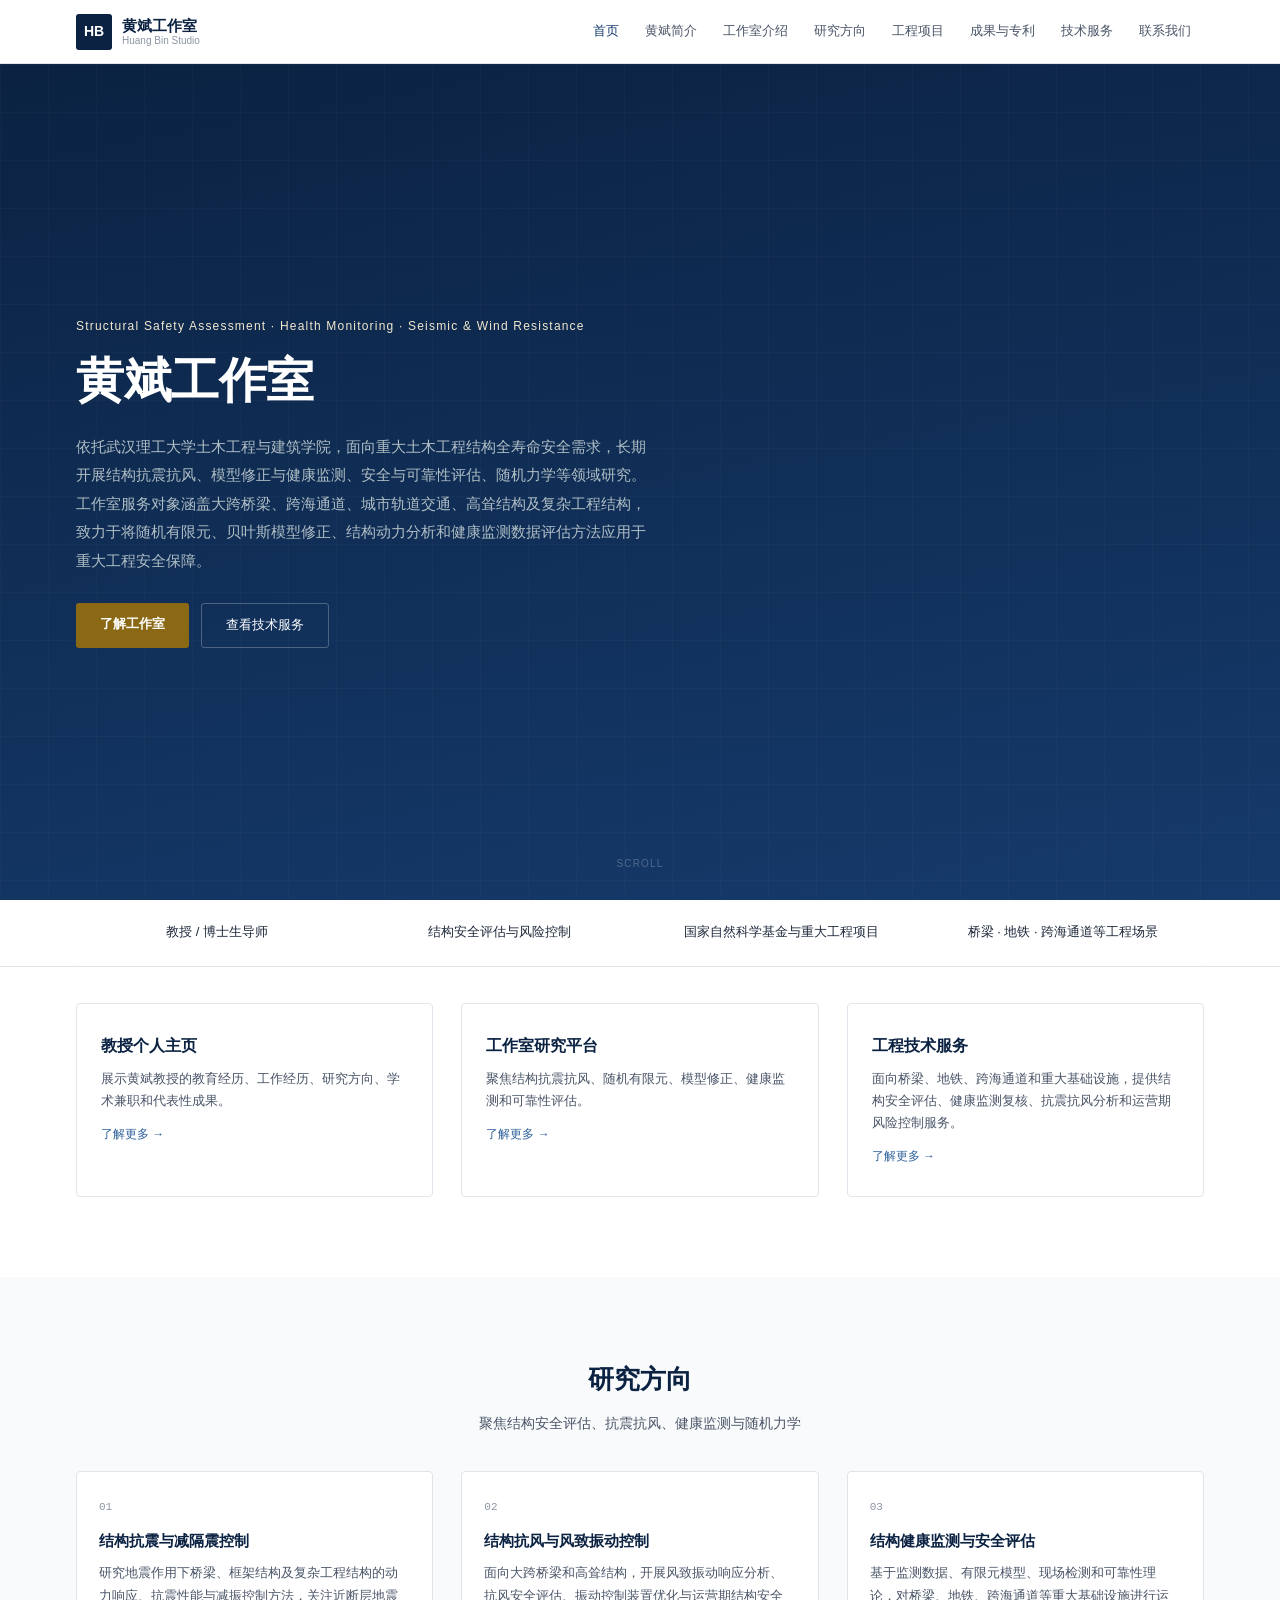
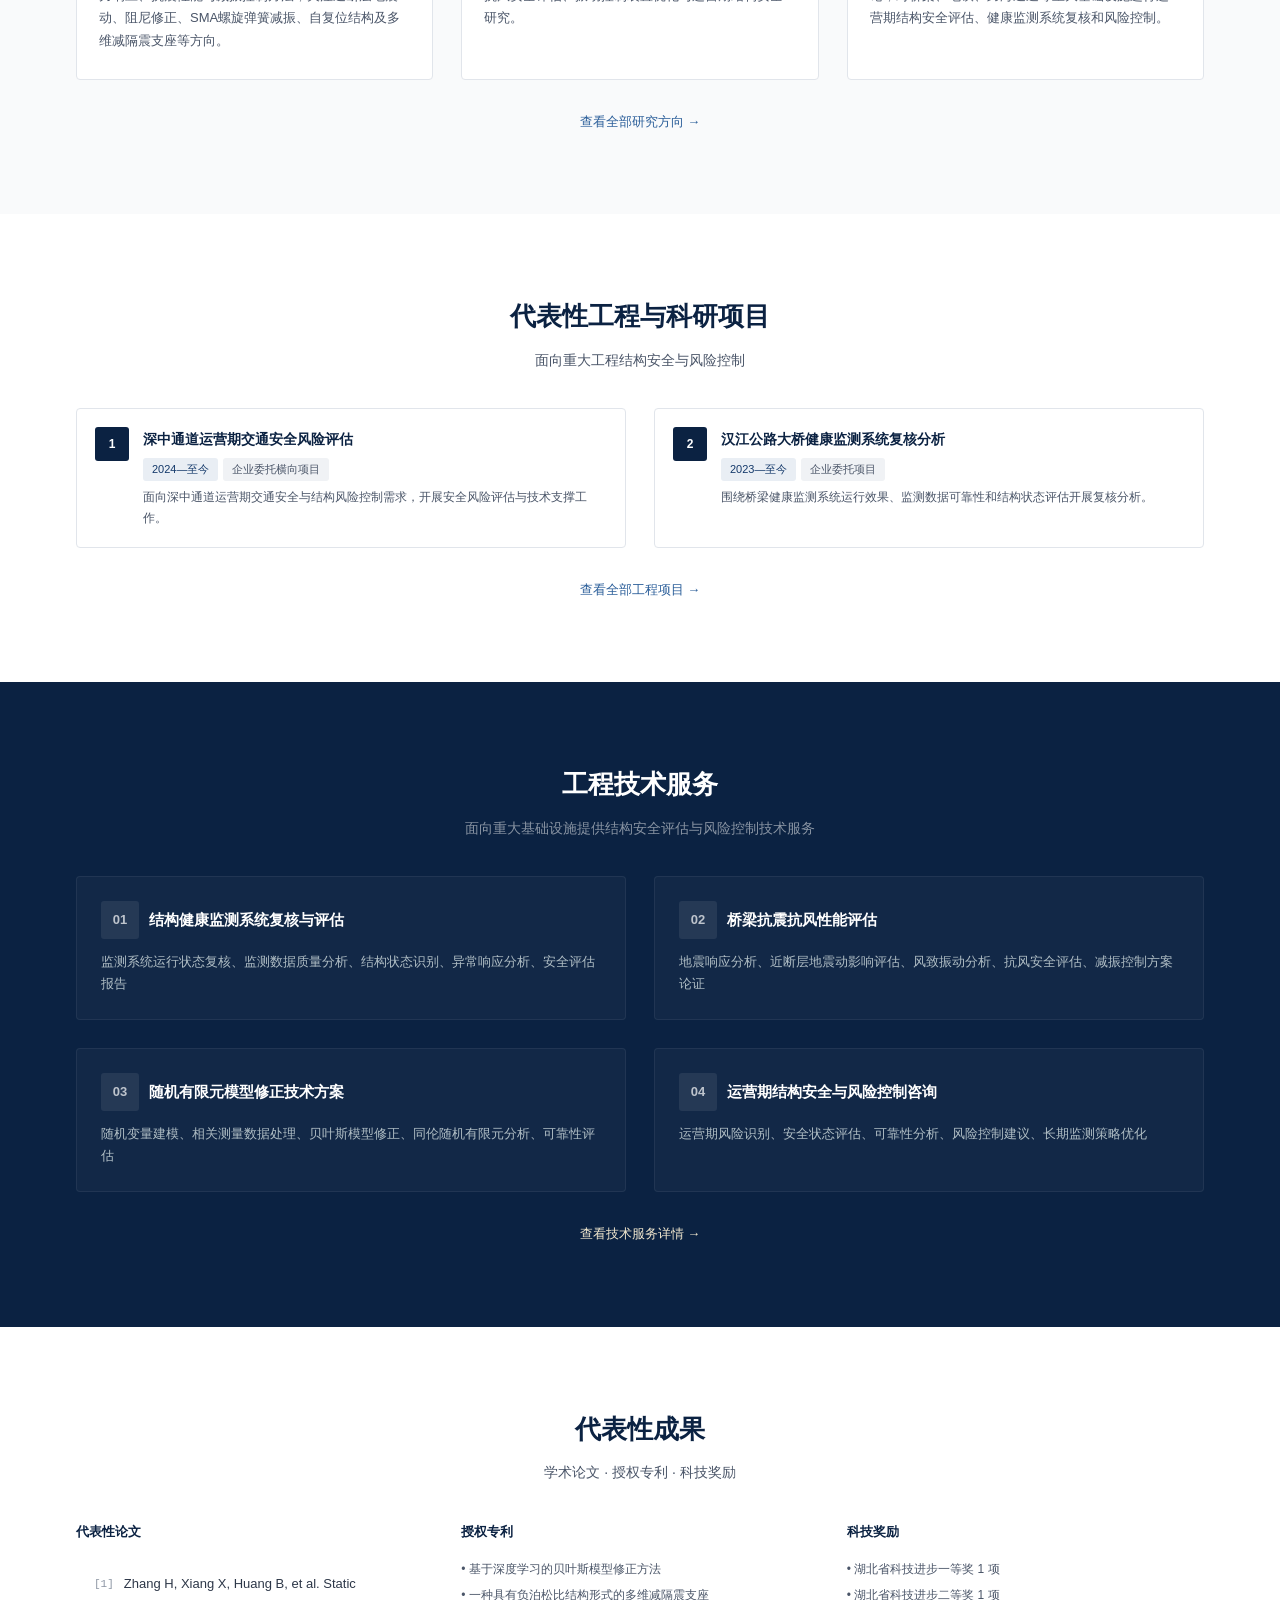
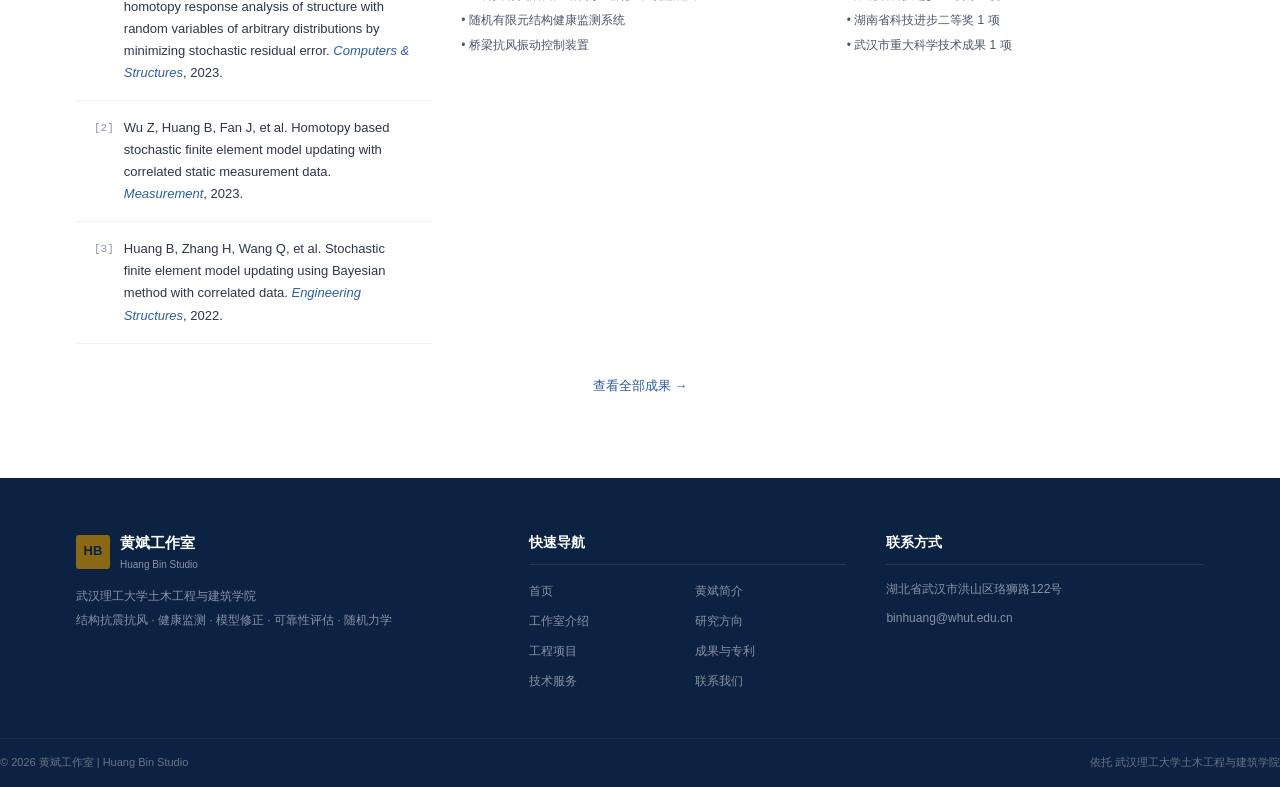
==== commit 8d07763b: "Add files via upload" ====
--- a/index.html
+++ b/index.html
@@ -8,368 +8,200 @@
   <title>黄斌工作室 | 结构安全评估与健康监测</title>
   <link rel="icon" type="image/svg+xml" href="public/favicon.svg" />
   <link rel="stylesheet" href="css/styles.css" />
-  <!-- 动画关键样式内联（不受外部CSS缓存影响） -->
-  <style>
-    .animate-on-scroll{opacity:0;transform:translateY(28px);transition:opacity .7s cubic-bezier(.22,.61,.36,1),transform .7s cubic-bezier(.22,.61,.36,1)}
-    .animate-on-scroll.visible{opacity:1;transform:translateY(0)}
-  </style>
 </head>
 <body>
 
-  <!-- ==================== 导航栏 ==================== -->
-  <nav class="navbar" role="navigation" aria-label="主导航">
-    <div class="navbar-inner">
-      <a href="index.html" class="nav-logo">
-        <span class="nav-logo-icon">HB</span>
-        <span class="nav-logo-text">
-          <div class="nav-logo-title">黄斌工作室</div>
-          <div class="nav-logo-sub">Huang Bin Studio</div>
-        </span>
+<!-- ===== 导航栏 ===== -->
+<nav class="navbar" role="navigation">
+  <div class="navbar-inner">
+    <a href="index.html" class="nav-logo">
+      <span class="nav-logo-icon">HB</span>
+      <span class="nav-logo-text"><div class="nav-logo-title">黄斌工作室</div><div class="nav-logo-sub">Huang Bin Studio</div></span>
+    </a>
+    <div class="nav-links">
+      <a href="index.html">首页</a><a href="about.html">黄斌简介</a><a href="studio.html">工作室介绍</a>
+      <a href="research.html">研究方向</a><a href="projects.html">工程项目</a><a href="publications.html">成果与专利</a>
+      <a href="services.html">技术服务</a><a href="contact.html">联系我们</a>
+    </div>
+    <button class="nav-toggle" aria-label="菜单" aria-expanded="false">
+      <svg viewBox="0 0 24 24" fill="none" stroke="currentColor" stroke-width="2"><path d="M4 6h16M4 12h16M4 18h16" stroke-linecap="round"/></svg>
+    </button>
+  </div>
+  <div class="nav-mobile">
+    <a href="index.html">首页</a><a href="about.html">黄斌简介</a><a href="studio.html">工作室介绍</a>
+    <a href="research.html">研究方向</a><a href="projects.html">工程项目</a><a href="publications.html">成果与专利</a>
+    <a href="services.html">技术服务</a><a href="contact.html">联系我们</a>
+  </div>
+</nav>
+
+<!-- ===== Hero ===== -->
+<section class="hero">
+  <div class="container">
+    <div class="hero-content">
+      <p class="hero-eyebrow">Structural Safety Assessment &middot; Health Monitoring &middot; Seismic &amp; Wind Resistance</p>
+      <h1 class="hero-title">黄斌工作室</h1>
+      <p class="hero-desc">依托武汉理工大学土木工程与建筑学院，面向重大土木工程结构全寿命安全需求，长期开展结构抗震抗风、模型修正与健康监测、安全与可靠性评估、随机力学等领域研究。工作室服务对象涵盖大跨桥梁、跨海通道、城市轨道交通、高耸结构及复杂工程结构，致力于将随机有限元、贝叶斯模型修正、结构动力分析和健康监测数据评估方法应用于重大工程安全保障。</p>
+      <div class="hero-actions">
+        <a href="studio.html" class="btn-primary">了解工作室</a>
+        <a href="services.html" class="btn-outline">查看技术服务</a>
+      </div>
+    </div>
+  </div>
+  <div class="hero-scroll"><span>SCROLL</span></div>
+</section>
+
+<!-- ===== 核心信息条 ===== -->
+<section style="background:#fff;border-bottom:1px solid #e1e5eb;">
+  <div class="container" style="padding-top:0;padding-bottom:0;">
+    <div class="stats-grid" style="margin-top:-1px;">
+      <div class="stat-item">教授 / 博士生导师</div>
+      <div class="stat-item">结构安全评估与风险控制</div>
+      <div class="stat-item">国家自然科学基金与重大工程项目</div>
+      <div class="stat-item">桥梁 · 地铁 · 跨海通道等工程场景</div>
+    </div>
+  </div>
+</section>
+
+<!-- ===== 入口导航 ===== -->
+<section class="section" style="padding-top:36px;">
+  <div class="container">
+    <div class="grid-3">
+      <a href="about.html" class="entrance-card">
+        <h3>教授个人主页</h3>
+        <p>展示黄斌教授的教育经历、工作经历、研究方向、学术兼职和代表性成果。</p>
+        <span class="card-link">了解更多 &rarr;</span>
       </a>
-      <div class="nav-links">
-        <a href="index.html">首页</a>
-        <a href="about.html">黄斌简介</a>
-        <a href="studio.html">工作室介绍</a>
-        <a href="research.html">研究方向</a>
-        <a href="projects.html">工程项目</a>
-        <a href="publications.html">成果与专利</a>
-        <a href="services.html">技术服务</a>
-        <a href="contact.html">联系我们</a>
-      </div>
-      <button class="nav-toggle" aria-label="菜单" aria-expanded="false">
-        <svg viewBox="0 0 24 24" fill="none" stroke="currentColor" stroke-width="2">
-          <path d="M4 6h16M4 12h16M4 18h16" stroke-linecap="round" />
-        </svg>
-      </button>
-    </div>
-    <div class="nav-mobile">
-      <a href="index.html">首页</a>
-      <a href="about.html">黄斌简介</a>
-      <a href="studio.html">工作室介绍</a>
-      <a href="research.html">研究方向</a>
-      <a href="projects.html">工程项目</a>
-      <a href="publications.html">成果与专利</a>
-      <a href="services.html">技术服务</a>
-      <a href="contact.html">联系我们</a>
-    </div>
-  </nav>
-
-  <!-- ==================== Hero 首屏 ==================== -->
-  <section class="hero">
-    <div class="hero-bg-mesh"></div>
-    <div class="hero-bg-glow-1"></div>
-    <div class="hero-bg-glow-2"></div>
-    <!-- 结构线装饰 -->
-    <svg class="hero-lines" viewBox="0 0 600 400" aria-hidden="true">
-      <line x1="0" y1="400" x2="200" y2="200" stroke="white" stroke-width="1"/>
-      <line x1="200" y1="200" x2="400" y2="300" stroke="white" stroke-width="1"/>
-      <line x1="400" y1="300" x2="600" y2="150" stroke="white" stroke-width="1"/>
-      <line x1="0" y1="300" x2="200" y2="100" stroke="white" stroke-width="0.5"/>
-      <polyline points="0,250 150,150 300,200 450,100 600,120" fill="none" stroke="white" stroke-width="1.5"/>
-      <circle cx="200" cy="200" r="4" fill="white"/><circle cx="400" cy="300" r="3" fill="white"/>
-      <circle cx="150" cy="150" r="3" fill="white"/><circle cx="450" cy="100" r="3" fill="white"/>
-    </svg>
-
-    <div class="container">
-      <div class="hero-content animate-on-scroll" data-delay="200">
-        <p class="hero-eyebrow">结构安全评估 · 健康监测 · 抗震抗风 · 随机有限元与模型修正</p>
-        <h1 class="hero-title">黄斌工作室</h1>
-        <p class="hero-desc">
-          黄斌工作室依托武汉理工大学土木工程与建筑学院，面向重大土木工程结构全寿命安全需求，长期开展结构抗震抗风、模型修正与健康监测、安全与可靠性评估、随机力学等领域研究。工作室服务对象涵盖大跨桥梁、跨海通道、城市轨道交通、高耸结构及复杂工程结构，致力于将随机有限元、贝叶斯模型修正、结构动力分析和健康监测数据评估方法应用于重大工程安全保障。
-        </p>
-        <div class="hero-actions">
-          <a href="studio.html" class="btn btn-primary">了解工作室 <span>→</span></a>
-          <a href="services.html" class="btn btn-outline">查看技术服务 <span>→</span></a>
-        </div>
-      </div>
-    </div>
-    <div class="hero-scroll">
-      <span>SCROLL</span>
-      <svg viewBox="0 0 24 24" fill="none" stroke="currentColor" stroke-width="2"><path d="M19 14l-7 7m0 0l-7-7m7 7V3" stroke-linecap="round" stroke-linejoin="round"/></svg>
-    </div>
-  </section>
-
-  <!-- ==================== 核心数据条 ==================== -->
-  <section class="stats-bar">
-    <div class="container" style="padding-top:0;padding-bottom:0;">
-      <div class="stats-grid" style="margin-top:-28px;position:relative;z-index:2;">
-        <div class="stat-item animate-on-scroll" data-delay="0"><span class="stat-icon">🎓</span><span class="stat-label">教授 / 博士生导师</span></div>
-        <div class="stat-item animate-on-scroll" data-delay="100"><span class="stat-icon">🛡️</span><span class="stat-label">结构安全评估与风险控制</span></div>
-        <div class="stat-item animate-on-scroll" data-delay="200"><span class="stat-icon">📋</span><span class="stat-label">国家自然科学基金与重大工程项目</span></div>
-        <div class="stat-item animate-on-scroll" data-delay="300"><span class="stat-icon">🌉</span><span class="stat-label">桥梁·地铁·跨海通道等工程场景</span></div>
-      </div>
-    </div>
-  </section>
-
-  <!-- ==================== 三张入口卡片 ==================== -->
-  <section class="section" style="padding-top:40px;">
-    <div class="container">
-      <div class="grid-3">
-        <a href="about.html" class="entrance-card animate-on-scroll" data-delay="0">
-          <div class="entrance-card-icon">👤</div>
-          <h3>教授个人主页</h3>
-          <p>展示黄斌教授的教育经历、工作经历、研究方向、学术兼职和代表性成果。</p>
-          <span class="entrance-card-link">了解更多 →</span>
-        </a>
-        <a href="studio.html" class="entrance-card animate-on-scroll" data-delay="150">
-          <div class="entrance-card-icon">🔬</div>
-          <h3>工作室研究平台</h3>
-          <p>聚焦结构抗震抗风、随机有限元、模型修正、健康监测和可靠性评估。</p>
-          <span class="entrance-card-link">了解更多 →</span>
-        </a>
-        <a href="services.html" class="entrance-card animate-on-scroll" data-delay="300">
-          <div class="entrance-card-icon">🏗️</div>
-          <h3>工程技术服务</h3>
-          <p>面向桥梁、地铁、跨海通道和重大基础设施，提供结构安全评估、健康监测复核、抗震抗风分析和运营期风险控制服务。</p>
-          <span class="entrance-card-link">了解更多 →</span>
-        </a>
-      </div>
-    </div>
-  </section>
-
-  <!-- ==================== 研究方向预览 ==================== -->
-  <section class="section bg-mesh" style="background-color:#fafbfc;">
-    <div class="container">
-      <div class="section-title center animate-on-scroll">
-        <h2>研究方向</h2>
-        <p class="subtitle">聚焦结构安全评估、抗震抗风、健康监测与随机力学</p>
-      </div>
-      <div class="grid-3">
-        <div class="research-card animate-on-scroll">
-          <div class="research-card-watermark">01</div>
-          <div class="research-card-icon">🏗️</div>
-          <h3>结构抗震与减隔震控制</h3>
-          <p class="line-clamp-3">研究地震作用下桥梁、框架结构及复杂工程结构的动力响应、抗震性能与减振控制方法，关注近断层地震动、阻尼修正、SMA螺旋弹簧减振、自复位结构及多维减隔震支座等方向。</p>
-          <div class="research-card-bottom-line"></div>
-        </div>
-        <div class="research-card animate-on-scroll">
-          <div class="research-card-watermark">02</div>
-          <div class="research-card-icon">🌬️</div>
-          <h3>结构抗风与风致振动控制</h3>
-          <p class="line-clamp-3">面向大跨桥梁和高耸结构，开展风致振动响应分析、抗风安全评估、振动控制装置优化与运营期结构安全研究。</p>
-          <div class="research-card-bottom-line"></div>
-        </div>
-        <div class="research-card animate-on-scroll">
-          <div class="research-card-watermark">03</div>
-          <div class="research-card-icon">📊</div>
-          <h3>结构健康监测与安全评估</h3>
-          <p class="line-clamp-3">基于监测数据、有限元模型、现场检测和可靠性理论，对桥梁、地铁、跨海通道等重大基础设施进行运营期结构安全评估、健康监测系统复核和风险控制。</p>
-          <div class="research-card-bottom-line"></div>
-        </div>
-      </div>
-      <div style="text-align:center;margin-top:32px;">
-        <a href="research.html" class="btn-link">查看全部研究方向 →</a>
-      </div>
-    </div>
-  </section>
-
-  <!-- ==================== 工程项目预览 ==================== -->
-  <section class="section">
-    <div class="container">
-      <div class="section-title center animate-on-scroll">
-        <h2>代表性工程与科研项目</h2>
-        <p class="subtitle">面向重大工程结构安全与风险控制</p>
-      </div>
-      <div class="grid-2">
-        <div style="display:flex;gap:14px;padding:18px;border:1px solid #e2e8f0;border-radius:10px;background:#f8fafc;" class="card-hover animate-on-scroll" data-delay="0">
-          <span style="flex-shrink:0;width:36px;height:36px;background:#0f2d6e;color:#fff;border-radius:6px;display:flex;align-items:center;justify-content:center;font-size:13px;font-weight:700;">1</span>
-          <div>
-            <h3 style="font-size:14px;font-weight:600;color:#0a1f4d;margin-bottom:6px;">深中通道运营期交通安全风险评估</h3>
-            <div style="display:flex;flex-wrap:wrap;gap:6px;margin-bottom:6px;">
-              <span class="tag tag-primary">2024—至今</span><span class="tag tag-gray">企业委托横向项目</span>
-            </div>
-            <p style="font-size:12px;color:#64748b;">面向深中通道运营期交通安全与结构风险控制需求，开展安全风险评估与技术支撑工作。</p>
-          </div>
-        </div>
-        <div style="display:flex;gap:14px;padding:18px;border:1px solid #e2e8f0;border-radius:10px;background:#f8fafc;" class="card-hover animate-on-scroll" data-delay="150">
-          <span style="flex-shrink:0;width:36px;height:36px;background:#0f2d6e;color:#fff;border-radius:6px;display:flex;align-items:center;justify-content:center;font-size:13px;font-weight:700;">2</span>
-          <div>
-            <h3 style="font-size:14px;font-weight:600;color:#0a1f4d;margin-bottom:6px;">汉江公路大桥健康监测系统复核分析</h3>
-            <div style="display:flex;flex-wrap:wrap;gap:6px;margin-bottom:6px;">
-              <span class="tag tag-primary">2023—至今</span><span class="tag tag-gray">企业委托项目</span>
-            </div>
-            <p style="font-size:12px;color:#64748b;">围绕桥梁健康监测系统运行效果、监测数据可靠性和结构状态评估开展复核分析。</p>
-          </div>
-        </div>
-      </div>
-      <div style="text-align:center;margin-top:32px;">
-        <a href="projects.html" class="btn-link">查看全部工程项目 →</a>
-      </div>
-    </div>
-  </section>
-
-  <!-- ==================== 技术服务预览 ==================== -->
-  <section class="section" style="background:linear-gradient(180deg, #0a1f4d 0%, #061230 100%);">
-    <div class="container">
-      <div class="section-title center light animate-on-scroll">
-        <h2>工程技术服务</h2>
-        <p class="subtitle">面向重大基础设施提供结构安全评估与风险控制技术服务</p>
-      </div>
-      <div class="grid-2">
-        <div class="animate-on-scroll" style="background:rgba(255,255,255,0.04);border:1px solid rgba(255,255,255,0.08);border-radius:12px;padding:24px;">
-          <div style="font-size:24px;margin-bottom:12px;">📡</div>
-          <h3 style="color:#fff;font-weight:600;font-size:16px;margin-bottom:8px;">结构健康监测系统复核与评估</h3>
-          <p style="color:#94a3b8;font-size:13px;line-height:1.65;">监测系统运行状态复核、监测数据质量分析、结构状态识别、异常响应分析、安全评估报告</p>
-        </div>
-        <div class="animate-on-scroll" style="background:rgba(255,255,255,0.04);border:1px solid rgba(255,255,255,0.08);border-radius:12px;padding:24px;">
-          <div style="font-size:24px;margin-bottom:12px;">🌉</div>
-          <h3 style="color:#fff;font-weight:600;font-size:16px;margin-bottom:8px;">桥梁抗震抗风性能评估</h3>
-          <p style="color:#94a3b8;font-size:13px;line-height:1.65;">地震响应分析、近断层地震动影响评估、风致振动分析、抗风安全评估、减振控制方案论证</p>
-        </div>
-        <div class="animate-on-scroll" style="background:rgba(255,255,255,0.04);border:1px solid rgba(255,255,255,0.08);border-radius:12px;padding:24px;">
-          <div style="font-size:24px;margin-bottom:12px;">💻</div>
-          <h3 style="color:#fff;font-weight:600;font-size:16px;margin-bottom:8px;">随机有限元模型修正技术方案</h3>
-          <p style="color:#94a3b8;font-size:13px;line-height:1.65;">随机变量建模、相关测量数据处理、贝叶斯模型修正、同伦随机有限元分析、可靠性评估</p>
-        </div>
-        <div class="animate-on-scroll" style="background:rgba(255,255,255,0.04);border:1px solid rgba(255,255,255,0.08);border-radius:12px;padding:24px;">
-          <div style="font-size:24px;margin-bottom:12px;">📋</div>
-          <h3 style="color:#fff;font-weight:600;font-size:16px;margin-bottom:8px;">运营期结构安全与风险控制咨询</h3>
-          <p style="color:#94a3b8;font-size:13px;line-height:1.65;">运营期风险识别、安全状态评估、可靠性分析、风险控制建议、长期监测策略优化</p>
-        </div>
-      </div>
-      <div style="text-align:center;margin-top:32px;">
-        <a href="services.html" class="btn-link" style="color:#c9a84c;">查看技术服务详情 →</a>
-      </div>
-    </div>
-  </section>
-
-  <!-- ==================== 代表成果预览 ==================== -->
-  <section class="section bg-grid">
-    <div class="container">
-      <div class="section-title center animate-on-scroll">
-        <h2>代表性成果</h2>
-        <p class="subtitle">学术论文 · 授权专利 · 科技奖励</p>
-      </div>
-      <div class="grid-3" style="align-items:start;">
-        <!-- 论文 -->
-        <div class="animate-on-scroll" data-delay="0">
-          <h3 style="font-size:13px;font-weight:600;color:#0f2d6e;text-transform:uppercase;letter-spacing:0.06em;margin-bottom:14px;">📄 代表性论文</h3>
-          <div style="space-y:10px;">
-            <p class="paper-item" style="margin-bottom:8px;"><span class="paper-num">[1]</span><span style="font-size:12px;color:#475569;">Zhang H, Xiang X, Huang B, et al. Static homotopy response analysis... <em>Computers & Structures</em>, 2023, 288: 107153.</span></p>
-            <p class="paper-item" style="margin-bottom:8px;"><span class="paper-num">[2]</span><span style="font-size:12px;color:#475569;">Wu Z, Huang B, Fan J, et al. Homotopy based stochastic finite element... <em>Measurement</em>, 2023, 210: 112512.</span></p>
-            <p class="paper-item"><span class="paper-num">[3]</span><span style="font-size:12px;color:#475569;">Huang B, Zhang H, Wang Q, et al. Stochastic finite element model updating using Bayesian method... <em>Engineering Structures</em>, 2022.</span></p>
-          </div>
-        </div>
-        <!-- 专利 -->
-        <div class="animate-on-scroll" data-delay="150">
-          <h3 style="font-size:13px;font-weight:600;color:#0f2d6e;text-transform:uppercase;letter-spacing:0.06em;margin-bottom:14px;">📜 授权专利</h3>
-          <ul style="font-size:12px;color:#475569;line-height:2;">
-            <li style="padding:4px 0;">• 基于深度学习的贝叶斯模型修正方法</li>
-            <li style="padding:4px 0;">• 一种具有负泊松比结构形式的多维减隔震支座</li>
-            <li style="padding:4px 0;">• 随机有限元结构健康监测系统</li>
-            <li style="padding:4px 0;">• 桥梁抗风振动控制装置</li>
-          </ul>
-        </div>
-        <!-- 奖励 -->
-        <div class="animate-on-scroll" data-delay="300">
-          <h3 style="font-size:13px;font-weight:600;color:#0f2d6e;text-transform:uppercase;letter-spacing:0.06em;margin-bottom:14px;">🏆 科技奖励</h3>
-          <ul style="font-size:12px;color:#475569;line-height:2;">
-            <li style="padding:4px 0;">★ 湖北省科技进步一等奖 1 项</li>
-            <li style="padding:4px 0;">★ 湖北省科技进步二等奖 1 项</li>
-            <li style="padding:4px 0;">★ 湖南省科技进步二等奖 1 项</li>
-            <li style="padding:4px 0;">★ 武汉市重大科学技术成果 1 项</li>
-          </ul>
-        </div>
-      </div>
-      <div style="text-align:center;margin-top:32px;">
-        <a href="publications.html" class="btn-link">查看全部成果 →</a>
-      </div>
-    </div>
-  </section>
-
-  <!-- ==================== 页脚 ==================== -->
-  <footer class="footer">
-    <div class="container">
-      <div class="footer-grid">
-        <div>
-          <div class="footer-brand">
-            <span class="footer-brand-icon">HB</span>
-            <div>
-              <div class="footer-brand-name">黄斌工作室</div>
-              <div class="footer-brand-sub">Huang Bin Studio</div>
-            </div>
-          </div>
-          <p class="footer-desc">武汉理工大学土木工程与建筑学院</p>
-          <p class="footer-desc">结构抗震抗风 · 健康监测 · 模型修正 · 可靠性评估 · 随机力学</p>
-        </div>
-        <div>
-          <h4 class="structure-line">快速导航</h4>
-          <div class="footer-links">
-            <a href="index.html">首页</a><a href="about.html">黄斌简介</a>
-            <a href="studio.html">工作室介绍</a><a href="research.html">研究方向</a>
-            <a href="projects.html">工程项目</a><a href="publications.html">成果与专利</a>
-            <a href="services.html">技术服务</a><a href="contact.html">联系我们</a>
-          </div>
-        </div>
-        <div>
-          <h4 class="structure-line">联系方式</h4>
-          <div class="footer-contact-item"><span>📍</span><span>湖北省武汉市洪山区珞狮路122号</span></div>
-          <div class="footer-contact-item"><span>✉️</span><a href="mailto:binhuang@whut.edu.cn">binhuang@whut.edu.cn</a></div>
-        </div>
-      </div>
-    </div>
-    <div class="footer-bottom">
-      <span>© 2026 黄斌工作室 | Huang Bin Studio</span>
-      <span>依托 武汉理工大学土木工程与建筑学院</span>
-    </div>
-  </footer>
-
-  <!-- ==================== 内联脚本：导航 + 滚动动画 ==================== -->
-  <script>
-  (function(){
-    'use strict';
-
-    /* 导航栏滚动阴影 */
-    var nav=document.querySelector('.navbar');
-    if(nav){
-      var onScroll=function(){ nav.classList.toggle('scrolled',window.scrollY>20); };
-      window.addEventListener('scroll',onScroll,{passive:true});
-      onScroll();
-    }
-
-    /* 移动端菜单 */
-    var btn=document.querySelector('.nav-toggle');
-    var menu=document.querySelector('.nav-mobile');
-    if(btn&&menu){
-      btn.addEventListener('click',function(){
-        var open=menu.classList.toggle('open');
-        btn.setAttribute('aria-expanded',open);
-      });
-      menu.querySelectorAll('a').forEach(function(a){
-        a.addEventListener('click',function(){menu.classList.remove('open');btn.setAttribute('aria-expanded','false');});
-      });
-    }
-
-    /* 高亮当前导航 */
-    (function(){
-      var p=window.location.pathname;
-      var page=p.substring(p.lastIndexOf('/')+1)||'index.html';
-      document.querySelectorAll('.nav-links a, .nav-mobile a').forEach(function(a){
-        var h=a.getAttribute('href');
-        if(h===page||(page==='index.html'&&(h==='./'||h==='/'||h==='index.html')))a.classList.add('active');
-      });
-    })();
-
-    /* 滚动渐显动画 — 核心 */
-    var els=document.querySelectorAll('.animate-on-scroll');
-    if(els.length){
-      var obs=new IntersectionObserver(function(entries){
-        entries.forEach(function(e){
-          if(e.isIntersecting){
-            setTimeout(function(){
-              e.target.classList.add('visible');
-            },parseInt(e.target.getAttribute('data-delay'))||0);
-            obs.unobserve(e.target);
-          }
-        });
-      },{threshold:0.1,rootMargin:'0px 0px -50px 0px'});
-
-      els.forEach(function(el,i){
-        if(!el.hasAttribute('data-delay'))el.setAttribute('data-delay',i*100);
-        obs.observe(el);
-      });
-    }
-  })();
-  </script>
+      <a href="studio.html" class="entrance-card">
+        <h3>工作室研究平台</h3>
+        <p>聚焦结构抗震抗风、随机有限元、模型修正、健康监测和可靠性评估。</p>
+        <span class="card-link">了解更多 &rarr;</span>
+      </a>
+      <a href="services.html" class="entrance-card">
+        <h3>工程技术服务</h3>
+        <p>面向桥梁、地铁、跨海通道和重大基础设施，提供结构安全评估、健康监测复核、抗震抗风分析和运营期风险控制服务。</p>
+        <span class="card-link">了解更多 &rarr;</span>
+      </a>
+    </div>
+  </div>
+</section>
+
+<!-- ===== 研究方向 ===== -->
+<section class="section" style="background:var(--c-gray-50);">
+  <div class="container">
+    <div class="section-title center"><h2>研究方向</h2><p class="subtitle">聚焦结构安全评估、抗震抗风、健康监测与随机力学</p></div>
+    <div class="grid-3">
+      <div class="research-card"><div class="card-num">01</div><h3>结构抗震与减隔震控制</h3><p>研究地震作用下桥梁、框架结构及复杂工程结构的动力响应、抗震性能与减振控制方法，关注近断层地震动、阻尼修正、SMA螺旋弹簧减振、自复位结构及多维减隔震支座等方向。</p></div>
+      <div class="research-card"><div class="card-num">02</div><h3>结构抗风与风致振动控制</h3><p>面向大跨桥梁和高耸结构，开展风致振动响应分析、抗风安全评估、振动控制装置优化与运营期结构安全研究。</p></div>
+      <div class="research-card"><div class="card-num">03</div><h3>结构健康监测与安全评估</h3><p>基于监测数据、有限元模型、现场检测和可靠性理论，对桥梁、地铁、跨海通道等重大基础设施进行运营期结构安全评估、健康监测系统复核和风险控制。</p></div>
+    </div>
+    <div style="text-align:center;margin-top:28px;"><a href="research.html" class="btn-link">查看全部研究方向 &rarr;</a></div>
+  </div>
+</section>
+
+<!-- ===== 工程项目 ===== -->
+<section class="section">
+  <div class="container">
+    <div class="section-title center"><h2>代表性工程与科研项目</h2><p class="subtitle">面向重大工程结构安全与风险控制</p></div>
+    <div class="grid-2">
+      <div style="display:flex;gap:14px;padding:18px;border:1px solid #e1e5eb;border-radius:4px;transition:border-color .15s;">
+        <span style="flex-shrink:0;width:34px;height:34px;background:var(--c-deep);color:#fff;border-radius:3px;display:flex;align-items:center;justify-content:center;font-size:12px;font-weight:700;">1</span>
+        <div><h3 style="font-size:14px;font-weight:600;color:var(--c-deep);margin-bottom:6px;">深中通道运营期交通安全风险评估</h3>
+        <div style="display:flex;flex-wrap:wrap;gap:5px;margin-bottom:6px;"><span class="tag tag-primary">2024—至今</span><span class="tag tag-gray">企业委托横向项目</span></div>
+        <p style="font-size:12px;color:var(--c-gray-600);">面向深中通道运营期交通安全与结构风险控制需求，开展安全风险评估与技术支撑工作。</p></div>
+      </div>
+      <div style="display:flex;gap:14px;padding:18px;border:1px solid #e1e5eb;border-radius:4px;transition:border-color .15s;">
+        <span style="flex-shrink:0;width:34px;height:34px;background:var(--c-deep);color:#fff;border-radius:3px;display:flex;align-items:center;justify-content:center;font-size:12px;font-weight:700;">2</span>
+        <div><h3 style="font-size:14px;font-weight:600;color:var(--c-deep);margin-bottom:6px;">汉江公路大桥健康监测系统复核分析</h3>
+        <div style="display:flex;flex-wrap:wrap;gap:5px;margin-bottom:6px;"><span class="tag tag-primary">2023—至今</span><span class="tag tag-gray">企业委托项目</span></div>
+        <p style="font-size:12px;color:var(--c-gray-600);">围绕桥梁健康监测系统运行效果、监测数据可靠性和结构状态评估开展复核分析。</p></div>
+      </div>
+    </div>
+    <div style="text-align:center;margin-top:28px;"><a href="projects.html" class="btn-link">查看全部工程项目 &rarr;</a></div>
+  </div>
+</section>
+
+<!-- ===== 技术服务 ===== -->
+<section class="section" style="background:var(--c-deep);">
+  <div class="container">
+    <div class="section-title center light"><h2>工程技术服务</h2><p class="subtitle">面向重大基础设施提供结构安全评估与风险控制技术服务</p></div>
+    <div class="grid-2">
+      <div style="background:rgba(255,255,255,.03);border:1px solid rgba(255,255,255,.06);border-radius:4px;padding:24px;">
+        <div style="display:flex;align-items:center;gap:10px;margin-bottom:12px;"><span style="width:38px;height:38px;background:rgba(255,255,255,.08);border-radius:3px;display:flex;align-items:center;justify-content:center;font-size:13px;font-weight:700;color:rgba(255,255,255,.7);">01</span><h3 style="color:#fff;font-weight:600;font-size:15px;">结构健康监测系统复核与评估</h3></div>
+        <p style="color:#b0bec5;font-size:13px;line-height:1.7;">监测系统运行状态复核、监测数据质量分析、结构状态识别、异常响应分析、安全评估报告</p>
+      </div>
+      <div style="background:rgba(255,255,255,.03);border:1px solid rgba(255,255,255,.06);border-radius:4px;padding:24px;">
+        <div style="display:flex;align-items:center;gap:10px;margin-bottom:12px;"><span style="width:38px;height:38px;background:rgba(255,255,255,.08);border-radius:3px;display:flex;align-items:center;justify-content:center;font-size:13px;font-weight:700;color:rgba(255,255,255,.7);">02</span><h3 style="color:#fff;font-weight:600;font-size:15px;">桥梁抗震抗风性能评估</h3></div>
+        <p style="color:#b0bec5;font-size:13px;line-height:1.7;">地震响应分析、近断层地震动影响评估、风致振动分析、抗风安全评估、减振控制方案论证</p>
+      </div>
+      <div style="background:rgba(255,255,255,.03);border:1px solid rgba(255,255,255,.06);border-radius:4px;padding:24px;">
+        <div style="display:flex;align-items:center;gap:10px;margin-bottom:12px;"><span style="width:38px;height:38px;background:rgba(255,255,255,.08);border-radius:3px;display:flex;align-items:center;justify-content:center;font-size:13px;font-weight:700;color:rgba(255,255,255,.7);">03</span><h3 style="color:#fff;font-weight:600;font-size:15px;">随机有限元模型修正技术方案</h3></div>
+        <p style="color:#b0bec5;font-size:13px;line-height:1.7;">随机变量建模、相关测量数据处理、贝叶斯模型修正、同伦随机有限元分析、可靠性评估</p>
+      </div>
+      <div style="background:rgba(255,255,255,.03);border:1px solid rgba(255,255,255,.06);border-radius:4px;padding:24px;">
+        <div style="display:flex;align-items:center;gap:10px;margin-bottom:12px;"><span style="width:38px;height:38px;background:rgba(255,255,255,.08);border-radius:3px;display:flex;align-items:center;justify-content:center;font-size:13px;font-weight:700;color:rgba(255,255,255,.7);">04</span><h3 style="color:#fff;font-weight:600;font-size:15px;">运营期结构安全与风险控制咨询</h3></div>
+        <p style="color:#b0bec5;font-size:13px;line-height:1.7;">运营期风险识别、安全状态评估、可靠性分析、风险控制建议、长期监测策略优化</p>
+      </div>
+    </div>
+    <div style="text-align:center;margin-top:28px;"><a href="services.html" class="btn-link" style="color:var(--c-accent-light);">查看技术服务详情 &rarr;</a></div>
+  </div>
+</section>
+
+<!-- ===== 代表成果 ===== -->
+<section class="section">
+  <div class="container">
+    <div class="section-title center"><h2>代表性成果</h2><p class="subtitle">学术论文 · 授权专利 · 科技奖励</p></div>
+    <div class="grid-3" style="align-items:start;">
+      <div>
+        <h3 style="font-size:13px;font-weight:600;color:var(--c-deep);margin-bottom:14px;">代表性论文</h3>
+        <div class="paper-item"><span class="paper-num">[1]</span><p>Zhang H, Xiang X, Huang B, et al. Static homotopy response analysis of structure with random variables of arbitrary distributions by minimizing stochastic residual error. <em>Computers & Structures</em>, 2023.</p></div>
+        <div class="paper-item"><span class="paper-num">[2]</span><p>Wu Z, Huang B, Fan J, et al. Homotopy based stochastic finite element model updating with correlated static measurement data. <em>Measurement</em>, 2023.</p></div>
+        <div class="paper-item"><span class="paper-num">[3]</span><p>Huang B, Zhang H, Wang Q, et al. Stochastic finite element model updating using Bayesian method with correlated data. <em>Engineering Structures</em>, 2022.</p></div>
+      </div>
+      <div>
+        <h3 style="font-size:13px;font-weight:600;color:var(--c-deep);margin-bottom:14px;">授权专利</h3>
+        <ul style="font-size:12px;color:var(--c-gray-600);line-height:2.1;">
+          <li>&bull; 基于深度学习的贝叶斯模型修正方法</li>
+          <li>&bull; 一种具有负泊松比结构形式的多维减隔震支座</li>
+          <li>&bull; 随机有限元结构健康监测系统</li>
+          <li>&bull; 桥梁抗风振动控制装置</li>
+        </ul>
+      </div>
+      <div>
+        <h3 style="font-size:13px;font-weight:600;color:var(--c-deep);margin-bottom:14px;">科技奖励</h3>
+        <ul style="font-size:12px;color:var(--c-gray-600);line-height:2.1;">
+          <li>&bull; 湖北省科技进步一等奖 1 项</li>
+          <li>&bull; 湖北省科技进步二等奖 1 项</li>
+          <li>&bull; 湖南省科技进步二等奖 1 项</li>
+          <li>&bull; 武汉市重大科学技术成果 1 项</li>
+        </ul>
+      </div>
+    </div>
+    <div style="text-align:center;margin-top:28px;"><a href="publications.html" class="btn-link">查看全部成果 &rarr;</a></div>
+  </div>
+</section>
+
+<!-- ===== 页脚 ===== -->
+<footer class="footer">
+  <div class="container"><div class="footer-grid">
+    <div>
+      <div class="footer-brand"><span class="footer-brand-icon">HB</span><div><div class="footer-brand-name">黄斌工作室</div><div class="footer-brand-sub">Huang Bin Studio</div></div></div>
+      <p class="footer-desc">武汉理工大学土木工程与建筑学院</p>
+      <p class="footer-desc">结构抗震抗风 · 健康监测 · 模型修正 · 可靠性评估 · 随机力学</p>
+    </div>
+    <div><h4>快速导航</h4><div class="footer-links"><a href="index.html">首页</a><a href="about.html">黄斌简介</a><a href="studio.html">工作室介绍</a><a href="research.html">研究方向</a><a href="projects.html">工程项目</a><a href="publications.html">成果与专利</a><a href="services.html">技术服务</a><a href="contact.html">联系我们</a></div></div>
+    <div><h4>联系方式</h4><div class="footer-contact-item"><span>湖北省武汉市洪山区珞狮路122号</span></div><div class="footer-contact-item"><a href="mailto:binhuang@whut.edu.cn">binhuang@whut.edu.cn</a></div></div>
+  </div></div>
+  <div class="footer-bottom"><span>&copy; 2026 黄斌工作室 | Huang Bin Studio</span><span>依托 武汉理工大学土木工程与建筑学院</span></div>
+</footer>
+
+<script>
+(function(){
+  var nav=document.querySelector('.navbar');
+  if(nav){var s=function(){nav.classList.toggle('scrolled',window.scrollY>20);};window.addEventListener('scroll',s,{passive:true});s();}
+  var btn=document.querySelector('.nav-toggle'),menu=document.querySelector('.nav-mobile');
+  if(btn&&menu){btn.addEventListener('click',function(){var o=menu.classList.toggle('open');btn.setAttribute('aria-expanded',o);});menu.querySelectorAll('a').forEach(function(a){a.addEventListener('click',function(){menu.classList.remove('open');btn.setAttribute('aria-expanded','false');});});}
+  (function(){var p=window.location.pathname,pg=p.substring(p.lastIndexOf('/')+1)||'index.html';document.querySelectorAll('.nav-links a, .nav-mobile a').forEach(function(a){var h=a.getAttribute('href');if(h===pg||(pg==='index.html'&&(h==='./'||h==='/'||h==='index.html')))a.classList.add('active');});})();
+})();
+</script>
 </body>
 </html>
--- a/css/styles.css
+++ b/css/styles.css
@@ -1,1221 +1,297 @@
 /* ============================================================
    黄斌工作室 (Huang Bin Studio) - 全局样式表
-   设计定位：教授个人主页 + 工作室平台 + 工程技术服务展示
-   风格：专业、稳重、学术化、工程感
-   主色调：深蓝(#0f2d6e) / 白(#ffffff) / 浅灰(#f5f7fa) / 金(#b8942e)
+   风格：学术机构官网 — 克制、正式、信息优先
    ============================================================ */
 
-/* ===== CSS 变量 / Design Tokens ===== */
 :root {
-  --primary-50: #e8edf5;
-  --primary-100: #c5d1e8;
-  --primary-200: #9fb3d9;
-  --primary-300: #7995ca;
-  --primary-400: #5c7ebf;
-  --primary-500: #3f67b4;
-  --primary-600: #1a3f8f;
-  --primary-700: #0f2d6e;
-  --primary-800: #0a1f4d;
-  --primary-900: #061230;
-  --primary-950: #030919;
-  --accent-light: #c9a84c;
-  --accent: #b8942e;
-  --accent-dark: #8e701f;
-  --gray-50: #f8fafc;
-  --gray-100: #f1f5f9;
-  --gray-200: #e2e8f0;
-  --gray-300: #cbd5e1;
-  --gray-400: #94a3b8;
-  --gray-500: #64748b;
-  --gray-600: #475569;
-  --gray-700: #334155;
-  --gray-800: #1e293b;
-  --gray-900: #0f172a;
-  --radius-sm: 6px;
-  --radius-md: 10px;
-  --radius-lg: 14px;
-  --radius-xl: 20px;
-  --shadow-sm: 0 1px 2px rgba(6, 18, 48, 0.05);
-  --shadow: 0 4px 16px rgba(6, 18, 48, 0.06);
-  --shadow-lg: 0 12px 40px rgba(6, 18, 48, 0.10);
-  --shadow-xl: 0 20px 60px rgba(6, 18, 48, 0.14);
-  --transition: 0.3s cubic-bezier(0.4, 0, 0.2, 1);
-  --max-width: 1280px;
-  --nav-height: 68px;
-}
-
-/* ===== Reset & Base ===== */
-*, *::before, *::after {
-  box-sizing: border-box;
-  margin: 0;
-  padding: 0;
-}
-
-html {
-  scroll-behavior: smooth;
-  -webkit-text-size-adjust: 100%;
-}
-
-body {
-  font-family: "PingFang SC", "Microsoft YaHei", "Hiragino Sans GB", "Noto Sans SC", -apple-system, BlinkMacSystemFont, sans-serif;
-  font-size: 15px;
-  line-height: 1.7;
-  color: var(--gray-700);
-  background: #fff;
-  -webkit-font-smoothing: antialiased;
-  -moz-osx-font-smoothing: grayscale;
-  padding-top: var(--nav-height);
-}
-
-img { max-width: 100%; height: auto; display: block; }
-a { color: inherit; text-decoration: none; }
-ul, ol { list-style: none; }
-
-/* ===== 自定义滚动条 ===== */
-::-webkit-scrollbar { width: 8px; }
-::-webkit-scrollbar-track { background: var(--gray-100); }
-::-webkit-scrollbar-thumb { background: var(--primary-600); border-radius: 4px; }
-::-webkit-scrollbar-thumb:hover { background: var(--primary-700); }
-
-/* ===== 工具类 ===== */
-.container {
-  width: 100%;
-  max-width: var(--max-width);
-  margin-left: auto;
-  margin-right: auto;
-  padding-left: 20px;
-  padding-right: 20px;
-}
-@media (min-width: 768px) {
-  .container { padding-left: 32px; padding-right: 32px; }
-}
-
-.sr-only {
-  position: absolute; width: 1px; height: 1px; padding: 0; margin: -1px;
-  overflow: hidden; clip: rect(0,0,0,0); white-space: nowrap; border: 0;
-}
-
-/* ===== 装饰背景 ===== */
-.bg-grid {
-  background-image:
-    linear-gradient(rgba(15,45,110,0.04) 1px, transparent 1px),
-    linear-gradient(90deg, rgba(15,45,110,0.04) 1px, transparent 1px);
-  background-size: 40px 40px;
-}
-.bg-mesh {
-  background-image:
-    linear-gradient(30deg, rgba(15,45,110,0.05) 1px, transparent 1px),
-    linear-gradient(-30deg, rgba(15,45,110,0.05) 1px, transparent 1px),
-    linear-gradient(90deg, rgba(15,45,110,0.03) 1px, transparent 1px);
-  background-size: 30px 30px, 30px 30px, 30px 30px;
-}
-
-/* ===== 底部分割线 ===== */
-.structure-line {
-  position: relative;
-  padding-bottom: 12px;
-}
-.structure-line::after {
-  content: '';
-  position: absolute;
-  bottom: 0;
-  left: 0;
-  width: 50px;
-  height: 2px;
-  background: linear-gradient(90deg, var(--primary-600), transparent);
-}
-
-/* ===== 卡片悬停 ===== */
-.card-hover {
-  transition: transform var(--transition), box-shadow var(--transition), border-color var(--transition);
-}
-.card-hover:hover {
-  transform: translateY(-4px);
-  box-shadow: var(--shadow-lg);
-  border-color: var(--primary-200);
-}
+  --c-deep: #0b2242;
+  --c-blue: #153a6b;
+  --c-mid: #2c5f9a;
+  --c-light: #e9eef4;
+  --c-accent: #8b6914;
+  --c-accent-light: #f2e8cf;
+  --c-gray-50: #f9fafb;
+  --c-gray-100: #f0f2f5;
+  --c-gray-200: #e1e5eb;
+  --c-gray-400: #8c95a3;
+  --c-gray-600: #4a5568;
+  --c-gray-800: #1e293b;
+  --c-text: #2d3748;
+  --radius: 4px;
+  --max-w: 1200px;
+  --nav-h: 64px;
+}
+
+*,*::before,*::after{box-sizing:border-box;margin:0;padding:0}
+html{scroll-behavior:smooth;-webkit-text-size-adjust:100%}
+body{
+  font-family:"PingFang SC","Microsoft YaHei","Hiragino Sans GB","Noto Sans SC",-apple-system,sans-serif;
+  font-size:15px;line-height:1.75;color:var(--c-text);background:#fff;
+  padding-top:var(--nav-h);-webkit-font-smoothing:antialiased;
+}
+img{max-width:100%;height:auto}
+a{color:inherit;text-decoration:none}
+ul,ol{list-style:none}
+::-webkit-scrollbar{width:6px}
+::-webkit-scrollbar-track{background:var(--c-gray-50)}
+::-webkit-scrollbar-thumb{background:var(--c-mid);border-radius:3px}
+
+/* ===== 布局工具 ===== */
+.container{width:100%;max-width:var(--max-w);margin-left:auto;margin-right:auto;padding:0 20px}
+@media(min-width:768px){.container{padding:0 36px}}
+.section{padding:56px 0}
+@media(min-width:768px){.section{padding:80px 0}}
+.grid-2{display:grid;grid-template-columns:1fr;gap:20px}
+@media(min-width:768px){.grid-2{grid-template-columns:1fr 1fr;gap:28px}}
+.grid-3{display:grid;grid-template-columns:1fr;gap:20px}
+@media(min-width:640px){.grid-3{grid-template-columns:1fr 1fr}}
+@media(min-width:1024px){.grid-3{grid-template-columns:1fr 1fr 1fr;gap:28px}}
+.grid-4{display:grid;grid-template-columns:1fr 1fr;gap:16px}
+@media(min-width:1024px){.grid-4{grid-template-columns:1fr 1fr 1fr 1fr}}
+
+/* ===== 导航栏 — 像大学官网 ===== */
+.navbar{
+  position:fixed;top:0;left:0;right:0;z-index:1000;height:var(--nav-h);
+  background:#fff;border-bottom:1px solid var(--c-gray-200);
+  transition:box-shadow .2s;
+}
+.navbar.scrolled{box-shadow:0 1px 4px rgba(0,0,0,.06)}
+.navbar-inner{
+  display:flex;align-items:center;justify-content:space-between;height:100%;
+  max-width:var(--max-w);margin:0 auto;padding:0 20px;
+}
+@media(min-width:768px){.navbar-inner{padding:0 36px}}
+.nav-logo{display:flex;align-items:center;gap:10px;flex-shrink:0}
+.nav-logo-icon{
+  width:36px;height:36px;background:var(--c-deep);border-radius:3px;
+  display:flex;align-items:center;justify-content:center;color:#fff;font-weight:700;font-size:14px;
+}
+.nav-logo-text{display:none}
+@media(min-width:640px){.nav-logo-text{display:block}}
+.nav-logo-title{font-size:15px;font-weight:600;color:var(--c-deep);line-height:1.2}
+.nav-logo-sub{font-size:10px;color:var(--c-gray-400);line-height:1.2}
+
+.nav-links{display:none;align-items:center;gap:0}
+@media(min-width:1024px){.nav-links{display:flex}}
+.nav-links a{padding:8px 13px;font-size:13px;font-weight:500;color:var(--c-gray-600);transition:color .15s;white-space:nowrap}
+.nav-links a:hover,.nav-links a.active{color:var(--c-blue)}
+
+.nav-toggle{
+  display:flex;align-items:center;justify-content:center;width:38px;height:38px;
+  background:none;border:none;cursor:pointer;color:var(--c-gray-600);
+}
+@media(min-width:1024px){.nav-toggle{display:none}}
+.nav-toggle svg{width:22px;height:22px}
+
+.nav-mobile{
+  display:none;position:absolute;top:var(--nav-h);left:0;right:0;
+  background:#fff;border-top:1px solid var(--c-gray-100);padding:8px 16px 16px;
+}
+.nav-mobile.open{display:block}
+.nav-mobile a{display:block;padding:11px 12px;font-size:14px;color:var(--c-gray-800)}
+.nav-mobile a:hover,.nav-mobile a.active{color:var(--c-blue)}
+
+/* ===== 页脚 ===== */
+.footer{background:var(--c-deep);color:#c0c8d4;padding:52px 0 0}
+.footer-grid{display:grid;grid-template-columns:1fr;gap:32px;padding-bottom:44px}
+@media(min-width:768px){.footer-grid{grid-template-columns:1.3fr 1fr 1fr;gap:40px}}
+.footer h4{color:#fff;font-size:14px;font-weight:600;margin-bottom:14px;padding-bottom:10px;border-bottom:1px solid rgba(255,255,255,.1)}
+.footer-brand{display:flex;align-items:center;gap:10px;margin-bottom:12px}
+.footer-brand-icon{width:34px;height:34px;background:var(--c-accent);border-radius:3px;display:flex;align-items:center;justify-content:center;color:var(--c-deep);font-weight:700;font-size:13px}
+.footer-brand-name{font-size:15px;font-weight:600;color:#fff}.footer-brand-sub{font-size:10px;color:#8893a2}
+.footer-desc{font-size:12px;color:#8893a2;line-height:1.7;margin-bottom:4px}
+.footer-links{display:grid;grid-template-columns:1fr 1fr;gap:5px 14px}
+.footer-links a{font-size:12px;color:#8893a2;transition:color .15s;padding:2px 0}
+.footer-links a:hover{color:var(--c-accent-light)}
+.footer-contact-item{display:flex;align-items:flex-start;gap:8px;font-size:12px;color:#8893a2;margin-bottom:8px}
+.footer-contact-item a{color:#8893a2}.footer-contact-item a:hover{color:var(--c-accent-light)}
+.footer-bottom{border-top:1px solid rgba(255,255,255,.06);padding:14px 0;display:flex;flex-direction:column;align-items:center;gap:4px;font-size:11px;color:#6a7482}
+@media(min-width:640px){.footer-bottom{flex-direction:row;justify-content:space-between}}
+
+/* ===== 页面顶部 ===== */
+.page-hero{padding:52px 0 28px;background:var(--c-gray-50);border-bottom:1px solid var(--c-gray-200)}
+@media(min-width:1024px){.page-hero{padding:64px 0 36px}}
+.page-hero-content{max-width:720px}
+.page-hero-content h1{font-size:26px;font-weight:700;color:var(--c-deep)}
+@media(min-width:768px){.page-hero-content h1{font-size:30px}}
+.page-hero-content .subtitle{margin-top:6px;font-size:15px;color:var(--c-blue)}
+.page-hero-content .desc{margin-top:8px;font-size:14px;color:var(--c-gray-600);line-height:1.8}
+
+/* ===== 区块标题 — 无装饰线 ===== */
+.section-title{margin-bottom:36px}
+.section-title.center{text-align:center}
+.section-title h2{font-size:22px;font-weight:700;color:var(--c-deep)}
+@media(min-width:768px){.section-title h2{font-size:26px}}
+.section-title .subtitle{margin-top:8px;font-size:14px;color:var(--c-gray-600);max-width:560px}
+.section-title.center .subtitle{margin-left:auto;margin-right:auto}
+.section-title.light h2{color:#fff}
+.section-title.light .subtitle{color:#8893a2}
+
+/* ===== 首页 Hero — 信息优先，少装饰 ===== */
+.hero{
+  position:relative;min-height:calc(100vh - var(--nav-h));display:flex;align-items:center;
+  background:linear-gradient(170deg,var(--c-deep) 0%,var(--c-blue) 100%);
+  overflow:hidden;
+}
+.hero::before{
+  content:'';position:absolute;inset:0;
+  background-image:linear-gradient(rgba(255,255,255,.02) 1px,transparent 1px),
+                   linear-gradient(90deg,rgba(255,255,255,.02) 1px,transparent 1px);
+  background-size:48px 48px;pointer-events:none;
+}
+.hero-content{position:relative;z-index:1;max-width:680px;padding:40px 0}
+.hero-eyebrow{font-size:12px;color:var(--c-accent-light);letter-spacing:.1em;margin-bottom:14px}
+.hero-title{font-size:34px;font-weight:700;color:#fff;line-height:1.25;letter-spacing:-.01em}
+@media(min-width:640px){.hero-title{font-size:40px}}
+@media(min-width:1024px){.hero-title{font-size:48px}}
+.hero-desc{margin-top:18px;font-size:14px;color:#b0bec5;line-height:1.9;max-width:580px}
+@media(min-width:768px){.hero-desc{font-size:15px;margin-top:22px}}
+.hero-actions{margin-top:28px;display:flex;flex-wrap:wrap;gap:12px}
+.hero-actions .btn-primary{background:var(--c-accent);color:#fff;padding:10px 24px;font-size:13px;font-weight:600;border-radius:3px;transition:background .15s;border:none;cursor:pointer;font-family:inherit}
+.hero-actions .btn-primary:hover{background:#7a5d11}
+.hero-actions .btn-outline{background:transparent;border:1px solid rgba(255,255,255,.25);color:#fff;padding:10px 24px;font-size:13px;font-weight:500;border-radius:3px;transition:all .15s}
+.hero-actions .btn-outline:hover{border-color:rgba(255,255,255,.5);background:rgba(255,255,255,.04)}
+.hero-scroll{position:absolute;bottom:24px;left:50%;transform:translateX(-50%);color:rgba(255,255,255,.25);font-size:10px;letter-spacing:.12em;text-align:center}
+.hero-scroll span{display:block;margin-bottom:4px}
+
+/* ===== Stats Bar ===== */
+.stats-grid{display:grid;grid-template-columns:1fr 1fr;background:var(--c-gray-100);border-radius:4px;overflow:hidden}
+@media(min-width:1024px){.stats-grid{grid-template-columns:1fr 1fr 1fr 1fr}}
+.stat-item{background:#fff;padding:22px 20px;text-align:center;font-size:13px;color:var(--c-gray-800);font-weight:500}
+
+/* ===== 入口卡片 — 像目录索引 ===== */
+.entrance-card{
+  display:block;background:#fff;border:1px solid var(--c-gray-200);border-radius:4px;
+  padding:28px 24px;transition:border-color .15s;
+}
+.entrance-card:hover{border-color:var(--c-mid)}
+.entrance-card h3{font-size:16px;font-weight:600;color:var(--c-deep);margin-bottom:8px}
+.entrance-card p{font-size:13px;color:var(--c-gray-600);line-height:1.7}
+.entrance-card .card-link{display:inline-block;margin-top:12px;font-size:12px;color:var(--c-mid);font-weight:500}
+
+/* ===== 研究方向卡片 — 像论文集条目 ===== */
+.research-card{
+  background:#fff;border:1px solid var(--c-gray-200);border-radius:4px;
+  padding:26px 22px;transition:border-color .15s;
+}
+.research-card:hover{border-color:var(--c-mid)}
+.research-card .card-num{font-size:11px;color:var(--c-gray-400);margin-bottom:10px;font-family:"SF Mono","Consolas",monospace}
+.research-card h3{font-size:15px;font-weight:600;color:var(--c-deep);margin-bottom:8px}
+.research-card p{font-size:13px;color:var(--c-gray-600);line-height:1.75}
+
+/* ===== 项目时间轴 ===== */
+.timeline{position:relative;padding-left:24px}
+@media(min-width:768px){.timeline{padding-left:40px}}
+.timeline::before{content:'';position:absolute;left:7px;top:0;bottom:0;width:1px;background:var(--c-gray-200)}
+@media(min-width:768px){.timeline::before{left:20px}}
+.timeline-item{position:relative;margin-bottom:24px}
+.timeline-dot{position:absolute;left:-20px;top:5px;width:13px;height:13px;background:var(--c-blue);border-radius:50%;border:3px solid #fff;box-shadow:0 0 0 1px var(--c-blue);z-index:1}
+@media(min-width:768px){.timeline-dot{left:-36px}}
+.timeline-card{background:#fff;border:1px solid var(--c-gray-200);border-radius:4px;padding:20px;transition:border-color .15s}
+.timeline-card:hover{border-color:var(--c-mid)}
+.timeline-card-header{display:flex;flex-wrap:wrap;align-items:flex-start;justify-content:space-between;gap:8px;margin-bottom:8px}
+.timeline-card-header h3{font-size:15px;font-weight:600;color:var(--c-deep);line-height:1.5;flex:1}
+.timeline-time{flex-shrink:0;font-size:11px;color:#fff;background:var(--c-deep);padding:3px 10px;border-radius:3px;white-space:nowrap}
+.timeline-tags{display:flex;flex-wrap:wrap;gap:6px;margin-bottom:8px}
+.tag{font-size:11px;padding:2px 9px;border-radius:3px}
+.tag-primary{background:var(--c-light);color:var(--c-blue)}
+.tag-gray{background:var(--c-gray-100);color:var(--c-gray-600)}
+.tag-accent{background:var(--c-accent-light);color:var(--c-accent)}
+.timeline-card-desc{font-size:13px;color:var(--c-gray-600);line-height:1.7}
+
+/* ===== 论文列表 ===== */
+.paper-item{display:flex;gap:10px;padding:16px 18px;border-bottom:1px solid var(--c-gray-100);transition:background .15s}
+.paper-item:hover{background:var(--c-gray-50)}
+.paper-num{flex-shrink:0;font-size:11px;color:var(--c-gray-400);font-family:"SF Mono","Consolas",monospace;padding-top:2px}
+.paper-item p{font-size:13px;color:var(--c-text);line-height:1.7}
+.paper-item em{font-style:italic;color:var(--c-mid)}
+
+/* ===== 专利卡片 ===== */
+.patent-card{display:flex;gap:12px;padding:16px;background:#fff;border:1px solid var(--c-gray-200);border-radius:4px;transition:border-color .15s}
+.patent-card:hover{border-color:var(--c-mid)}
+.patent-num{flex-shrink:0;width:30px;height:30px;background:var(--c-light);color:var(--c-blue);border-radius:3px;display:flex;align-items:center;justify-content:center;font-size:11px;font-weight:700}
+.patent-code{font-size:10px;color:var(--c-gray-400);font-family:"SF Mono","Consolas",monospace;margin-bottom:4px}
+.patent-card h4{font-size:14px;font-weight:600;color:var(--c-deep);line-height:1.4;margin-bottom:4px}
+.patent-meta{display:flex;align-items:center;gap:8px;font-size:11px;color:var(--c-gray-600)}
+
+/* ===== 奖励卡片 ===== */
+.award-card{background:var(--c-gray-50);border:1px solid var(--c-gray-200);border-radius:4px;padding:24px 16px;text-align:center;transition:border-color .15s}
+.award-card:hover{border-color:var(--c-mid)}
+.award-card p{font-size:13px;font-weight:600;color:var(--c-deep)}
+
+/* ===== 服务模块 ===== */
+.service-card{background:#fff;border:1px solid var(--c-gray-200);border-radius:4px;padding:26px 22px;transition:border-color .15s}
+.service-card:hover{border-color:var(--c-mid)}
+.service-card-head{display:flex;align-items:flex-start;gap:12px;margin-bottom:18px}
+.service-card-head .s-icon{flex-shrink:0;width:44px;height:44px;background:var(--c-light);border-radius:3px;display:flex;align-items:center;justify-content:center;font-size:14px;font-weight:700;color:var(--c-blue)}
+.service-card h3{font-size:15px;font-weight:600;color:var(--c-deep);line-height:1.4}
+.service-field{margin-bottom:12px}
+.service-field-label{font-size:10px;font-weight:600;color:var(--c-gray-400);letter-spacing:.06em;margin-bottom:2px}
+.service-field-value{font-size:13px;color:var(--c-gray-600);line-height:1.7}
+.service-scenario{background:var(--c-gray-50);border-radius:3px;padding:14px 16px;margin-top:auto}
+.service-scenario-label{font-size:10px;font-weight:600;color:var(--c-blue);letter-spacing:.06em;margin-bottom:2px}
+.service-scenario p{font-size:13px;color:var(--c-gray-600);line-height:1.7}
+
+/* ===== 简介页 ===== */
+.about-layout{display:grid;grid-template-columns:1fr;gap:32px}
+@media(min-width:1024px){.about-layout{grid-template-columns:280px 1fr;gap:48px}}
+.profile-card{background:#fff;border:1px solid var(--c-gray-200);border-radius:4px;padding:32px 22px;position:sticky;top:calc(var(--nav-h) + 20px)}
+.profile-avatar{width:80px;height:80px;margin:0 auto 14px;background:var(--c-light);border-radius:50%;display:flex;align-items:center;justify-content:center;font-size:32px;font-weight:700;color:var(--c-blue)}
+.profile-name{font-size:19px;font-weight:700;color:var(--c-deep);text-align:center}
+.profile-title{font-size:12px;color:var(--c-mid);text-align:center;margin-top:2px}
+.profile-info{margin-top:22px}
+.profile-info-row{display:flex;align-items:flex-start;gap:8px;padding:7px 0;border-bottom:1px solid var(--c-gray-50);font-size:12px}
+.profile-info-label{flex-shrink:0;min-width:48px;color:var(--c-gray-400);font-size:10px}
+.profile-info-value{color:var(--c-gray-800);word-break:break-all}
+.profile-fields{margin-top:18px}
+.profile-fields-label{font-size:10px;font-weight:600;color:var(--c-gray-400);letter-spacing:.06em;margin-bottom:8px}
+.profile-fields-tags{display:flex;flex-wrap:wrap;gap:5px}
+.profile-fields-tags span{font-size:11px;background:var(--c-light);color:var(--c-blue);padding:4px 9px;border-radius:3px}
+.about-content h3{font-size:16px;font-weight:600;color:var(--c-deep);margin-bottom:12px;padding-bottom:8px;border-bottom:1px solid var(--c-gray-200)}
+.about-content p{font-size:14px;color:var(--c-gray-600);line-height:1.9;margin-bottom:14px}
+.timeline-list{margin-top:28px}
+.timeline-list-item{display:flex;gap:12px;padding:6px 0;font-size:13px}
+.timeline-list-year{flex-shrink:0;min-width:82px;font-weight:500;color:var(--c-blue)}
+.timeline-list-detail{color:var(--c-gray-600)}
+
+/* ===== 工作室特色 ===== */
+.feature-card{background:var(--c-gray-50);border:1px solid var(--c-gray-200);border-radius:4px;padding:28px 20px;text-align:center;transition:border-color .15s}
+.feature-card:hover{border-color:var(--c-mid)}
+.feature-card h3{font-size:15px;font-weight:600;color:var(--c-deep);margin-bottom:8px}
+.feature-card p{font-size:13px;color:var(--c-gray-600);line-height:1.7}
+
+/* ===== 关键词 ===== */
+.keyword-tag{display:inline-block;font-size:12px;background:var(--c-light);color:var(--c-blue);padding:6px 13px;border-radius:3px;margin:3px}
+
+/* ===== 联系页 ===== */
+.contact-card{background:#fff;border:1px solid var(--c-gray-200);border-radius:4px;padding:28px 24px}
+.contact-item{display:flex;align-items:flex-start;gap:10px;padding:12px 0;border-bottom:1px solid var(--c-gray-50)}
+.contact-item:last-child{border-bottom:none}
+.contact-item-label{font-size:10px;color:var(--c-gray-400);margin-bottom:1px}
+.contact-item-value{font-size:14px;color:var(--c-gray-800)}
+.contact-item-value a{color:var(--c-blue);transition:color .15s}
+.contact-item-value a:hover{color:var(--c-mid)}
+.contact-note{background:var(--c-gray-50);border:1px solid var(--c-gray-200);border-radius:4px;padding:22px;margin-bottom:18px}
+.contact-note h3{font-size:16px;font-weight:600;color:var(--c-deep);margin-bottom:6px}
+.contact-note p{font-size:13px;color:var(--c-gray-600);line-height:1.7}
+.contact-cooperation{background:#fff;border:1px solid var(--c-gray-200);border-radius:4px;padding:22px}
+.contact-cooperation h3{font-size:11px;font-weight:600;color:var(--c-gray-400);letter-spacing:.06em;margin-bottom:10px}
+.contact-cooperation li{font-size:13px;color:var(--c-gray-600);padding:3px 0}
+.contact-brand{background:var(--c-deep);border-radius:4px;padding:24px;text-align:center;margin-top:18px}
+.contact-brand-name{font-size:20px;font-weight:700;color:var(--c-accent-light)}
+.contact-brand-sub{font-size:11px;color:#8893a2;margin-top:4px}
 
 /* ===== 按钮 ===== */
-.btn {
-  display: inline-flex;
-  align-items: center;
-  gap: 8px;
-  padding: 12px 28px;
-  font-size: 14px;
-  font-weight: 600;
-  border-radius: var(--radius-sm);
-  transition: all var(--transition);
-  cursor: pointer;
-  border: none;
-  font-family: inherit;
-}
-.btn-primary {
-  background: var(--accent);
-  color: #fff;
-  box-shadow: 0 4px 14px rgba(184,148,46,0.25);
-}
-.btn-primary:hover {
-  background: var(--accent-dark);
-  box-shadow: 0 6px 20px rgba(184,148,46,0.35);
-  transform: translateY(-1px);
-}
-.btn-outline {
-  background: transparent;
-  border: 1.5px solid rgba(255,255,255,0.3);
-  color: #fff;
-}
-.btn-outline:hover {
-  border-color: rgba(255,255,255,0.6);
-  background: rgba(255,255,255,0.05);
-}
-.btn-link {
-  display: inline-flex;
-  align-items: center;
-  gap: 6px;
-  color: var(--primary-700);
-  font-size: 14px;
-  font-weight: 500;
-  transition: color var(--transition);
-  background: none;
-  border: none;
-  cursor: pointer;
-  font-family: inherit;
-}
-.btn-link:hover { color: var(--primary-500); }
-
-/* ===== 导航栏 ===== */
-.navbar {
-  position: fixed;
-  top: 0;
-  left: 0;
-  right: 0;
-  z-index: 1000;
-  height: var(--nav-height);
-  background: rgba(255,255,255,0.92);
-  backdrop-filter: blur(12px);
-  -webkit-backdrop-filter: blur(12px);
-  border-bottom: 1px solid transparent;
-  transition: all var(--transition);
-}
-.navbar.scrolled {
-  border-bottom-color: var(--gray-100);
-  box-shadow: var(--shadow);
-}
-.navbar-inner {
-  display: flex;
-  align-items: center;
-  justify-content: space-between;
-  height: 100%;
-  max-width: var(--max-width);
-  margin: 0 auto;
-  padding: 0 20px;
-}
-@media (min-width: 768px) {
-  .navbar-inner { padding: 0 32px; }
-}
-
-/* Logo */
-.nav-logo {
-  display: flex;
-  align-items: center;
-  gap: 10px;
-  flex-shrink: 0;
-}
-.nav-logo-icon {
-  width: 38px; height: 38px;
-  background: var(--primary-700);
-  border-radius: var(--radius-sm);
-  display: flex;
-  align-items: center;
-  justify-content: center;
-  color: #fff;
-  font-weight: 700;
-  font-size: 15px;
-}
-.nav-logo-text { display: none; }
-@media (min-width: 640px) {
-  .nav-logo-text { display: block; }
-}
-.nav-logo-title {
-  font-size: 16px;
-  font-weight: 600;
-  color: var(--primary-800);
-  line-height: 1.2;
-}
-.nav-logo-sub {
-  font-size: 10px;
-  color: var(--gray-400);
-  line-height: 1.2;
-}
-
-/* 桌面菜单 */
-.nav-links {
-  display: none;
-  align-items: center;
-  gap: 2px;
-}
-@media (min-width: 1024px) {
-  .nav-links { display: flex; }
-}
-.nav-links a {
-  padding: 8px 14px;
-  font-size: 13.5px;
-  font-weight: 500;
-  color: var(--gray-600);
-  border-radius: var(--radius-sm);
-  transition: all var(--transition);
-  white-space: nowrap;
-}
-.nav-links a:hover,
-.nav-links a.active {
-  color: var(--primary-700);
-  background: var(--primary-50);
-}
-
-/* 移动菜单按钮 */
-.nav-toggle {
-  display: flex;
-  align-items: center;
-  justify-content: center;
-  width: 40px; height: 40px;
-  background: none;
-  border: none;
-  cursor: pointer;
-  color: var(--gray-600);
-  border-radius: var(--radius-sm);
-  transition: background var(--transition);
-}
-.nav-toggle:hover { background: var(--gray-50); }
-@media (min-width: 1024px) {
-  .nav-toggle { display: none; }
-}
-.nav-toggle svg { width: 22px; height: 22px; }
-
-/* 移动下拉 */
-.nav-mobile {
-  display: none;
-  position: absolute;
-  top: var(--nav-height);
-  left: 0;
-  right: 0;
-  background: #fff;
-  border-top: 1px solid var(--gray-100);
-  box-shadow: var(--shadow-lg);
-  padding: 8px 16px 16px;
-}
-.nav-mobile.open { display: block; }
-.nav-mobile a {
-  display: block;
-  padding: 12px 14px;
-  font-size: 14px;
-  font-weight: 500;
-  color: var(--gray-700);
-  border-radius: var(--radius-sm);
-  transition: all var(--transition);
-}
-.nav-mobile a:hover,
-.nav-mobile a.active {
-  color: var(--primary-700);
-  background: var(--primary-50);
-}
-
-/* ===== 页脚 ===== */
-.footer {
-  background: var(--primary-900);
-  color: var(--gray-300);
-  padding: 56px 0 0;
-}
-.footer-grid {
-  display: grid;
-  grid-template-columns: 1fr;
-  gap: 36px;
-  padding-bottom: 48px;
-}
-@media (min-width: 768px) {
-  .footer-grid { grid-template-columns: 1.4fr 1fr 1fr; gap: 48px; }
-}
-.footer h4 {
-  color: #fff;
-  font-size: 15px;
-  font-weight: 600;
-  margin-bottom: 18px;
-}
-.footer h4.structure-line::after { background: linear-gradient(90deg, var(--accent), transparent); }
-.footer-brand { display: flex; align-items: center; gap: 10px; margin-bottom: 14px; }
-.footer-brand-icon {
-  width: 38px; height: 38px;
-  background: var(--accent);
-  border-radius: var(--radius-sm);
-  display: flex;
-  align-items: center;
-  justify-content: center;
-  color: var(--primary-900);
-  font-weight: 700;
-  font-size: 15px;
-}
-.footer-brand-name { font-size: 16px; font-weight: 600; color: #fff; }
-.footer-brand-sub { font-size: 11px; color: var(--gray-400); }
-.footer-desc { font-size: 13px; color: var(--gray-400); line-height: 1.7; margin-bottom: 6px; }
-.footer-links { display: grid; grid-template-columns: 1fr 1fr; gap: 6px 16px; }
-.footer-links a {
-  font-size: 13px;
-  color: var(--gray-400);
-  transition: color var(--transition);
-  padding: 2px 0;
-}
-.footer-links a:hover { color: var(--accent-light); }
-.footer-contact-item {
-  display: flex; align-items: flex-start; gap: 8px;
-  font-size: 13px; color: var(--gray-400); margin-bottom: 10px;
-}
-.footer-contact-item a { color: var(--gray-400); transition: color var(--transition); }
-.footer-contact-item a:hover { color: var(--accent-light); }
-.footer-bottom {
-  border-top: 1px solid rgba(255,255,255,0.07);
-  padding: 16px 0;
-  display: flex;
-  flex-direction: column;
-  align-items: center;
-  gap: 6px;
-  font-size: 11px;
-  color: var(--gray-500);
-}
-@media (min-width: 640px) {
-  .footer-bottom { flex-direction: row; justify-content: space-between; }
-}
-
-/* ===== 页面顶部标题 ===== */
-.page-hero {
-  position: relative;
-  padding: 64px 0 36px;
-  background: linear-gradient(180deg, rgba(15,45,110,0.04) 0%, #fff 100%);
-  overflow: hidden;
-}
-@media (min-width: 1024px) {
-  .page-hero { padding: 80px 0 52px; }
-}
-.page-hero::before {
-  content: '';
-  position: absolute;
-  inset: 0;
-  background-image:
-    linear-gradient(30deg, rgba(15,45,110,0.04) 1px, transparent 1px),
-    linear-gradient(-30deg, rgba(15,45,110,0.04) 1px, transparent 1px);
-  background-size: 30px 30px;
-  pointer-events: none;
-}
-.page-hero-bg {
-  position: absolute;
-  border-radius: 50%;
-  filter: blur(80px);
-  pointer-events: none;
-}
-.page-hero-bg-1 {
-  top: -40px; right: -80px;
-  width: 300px; height: 300px;
-  background: rgba(15,45,110,0.04);
-}
-.page-hero-content { position: relative; z-index: 1; max-width: 720px; }
-.page-hero-content h1 {
-  font-size: 28px;
-  font-weight: 700;
-  color: var(--primary-800);
-  letter-spacing: -0.02em;
-}
-@media (min-width: 768px) {
-  .page-hero-content h1 { font-size: 34px; }
-}
-.page-hero-content .subtitle {
-  margin-top: 10px;
-  font-size: 16px;
-  font-weight: 500;
-  color: var(--primary-600);
-}
-.page-hero-content .desc {
-  margin-top: 12px;
-  font-size: 14px;
-  color: var(--gray-600);
-  line-height: 1.75;
-}
-.page-hero-line {
-  margin-top: 16px;
-  width: 56px;
-  height: 2px;
-  background: linear-gradient(90deg, var(--primary-600), transparent);
-}
-
-/* ===== 区块标题 ===== */
-.section-title { margin-bottom: 44px; }
-.section-title.center { text-align: center; }
-.section-title h2 {
-  font-size: 24px;
-  font-weight: 700;
-  color: var(--primary-800);
-  letter-spacing: -0.01em;
-}
-@media (min-width: 768px) {
-  .section-title h2 { font-size: 28px; }
-}
-.section-title .subtitle {
-  margin-top: 8px;
-  font-size: 14px;
-  color: var(--gray-500);
-  max-width: 560px;
-}
-.section-title.center .subtitle { margin-left: auto; margin-right: auto; }
-.section-title.line { position: relative; padding-bottom: 16px; }
-.section-title.line::after {
-  content: '';
-  position: absolute;
-  bottom: 0;
-  left: 0;
-  width: 48px;
-  height: 2px;
-  background: linear-gradient(90deg, var(--primary-600), transparent);
-}
-.section-title.center.line::after {
-  left: 50%;
-  transform: translateX(-50%);
-}
-/* 浅色模式 */
-.section-title.light h2 { color: #fff; }
-.section-title.light .subtitle { color: var(--gray-300); }
-
-/* ===== 区块间距 ===== */
-.section { padding: 56px 0; }
-@media (min-width: 768px) { .section { padding: 80px 0; } }
-
-/* ===== 网格 ===== */
-.grid-2 { display: grid; grid-template-columns: 1fr; gap: 20px; }
-@media (min-width: 768px) { .grid-2 { grid-template-columns: 1fr 1fr; gap: 28px; } }
-.grid-3 { display: grid; grid-template-columns: 1fr; gap: 20px; }
-@media (min-width: 640px) { .grid-3 { grid-template-columns: 1fr 1fr; } }
-@media (min-width: 1024px) { .grid-3 { grid-template-columns: 1fr 1fr 1fr; gap: 28px; } }
-.grid-4 { display: grid; grid-template-columns: 1fr; gap: 20px; }
-@media (min-width: 480px) { .grid-4 { grid-template-columns: 1fr 1fr; } }
-@media (min-width: 1024px) { .grid-4 { grid-template-columns: 1fr 1fr 1fr 1fr; } }
-
-/* ===== 首页 Hero ===== */
-.hero {
-  position: relative;
-  min-height: calc(100vh - var(--nav-height));
-  display: flex;
-  align-items: center;
-  overflow: hidden;
-  background: linear-gradient(135deg, var(--primary-900) 0%, var(--primary-800) 50%, var(--primary-950) 100%);
-}
-.hero-bg-mesh {
-  position: absolute;
-  inset: 0;
-  background-image:
-    linear-gradient(30deg, rgba(255,255,255,0.03) 1px, transparent 1px),
-    linear-gradient(-30deg, rgba(255,255,255,0.03) 1px, transparent 1px),
-    linear-gradient(90deg, rgba(255,255,255,0.02) 1px, transparent 1px);
-  background-size: 30px 30px, 30px 30px, 30px 30px;
-}
-.hero-bg-glow-1 {
-  position: absolute;
-  top: 20%;
-  right: -120px;
-  width: 400px; height: 400px;
-  background: rgba(26,63,143,0.15);
-  border-radius: 50%;
-  filter: blur(100px);
-}
-.hero-bg-glow-2 {
-  position: absolute;
-  bottom: 20%;
-  left: -100px;
-  width: 320px; height: 320px;
-  background: rgba(184,148,46,0.06);
-  border-radius: 50%;
-  filter: blur(80px);
-}
-.hero-content {
-  position: relative;
-  z-index: 1;
-  max-width: 720px;
-  padding: 60px 0; /* Extra padding to avoid nav overlap visually */
-}
-.hero-eyebrow {
-  font-size: 13px;
-  font-weight: 500;
-  color: var(--accent-light);
-  letter-spacing: 0.15em;
-  text-transform: uppercase;
-  margin-bottom: 16px;
-}
-.hero-title {
-  font-size: 36px;
-  font-weight: 700;
-  color: #fff;
-  line-height: 1.2;
-  letter-spacing: -0.02em;
-}
-@media (min-width: 640px) { .hero-title { font-size: 44px; } }
-@media (min-width: 1024px) { .hero-title { font-size: 54px; } }
-.hero-desc {
-  margin-top: 20px;
-  font-size: 15px;
-  color: var(--gray-300);
-  line-height: 1.8;
-  max-width: 600px;
-}
-@media (min-width: 768px) { .hero-desc { font-size: 16px; margin-top: 28px; } }
-.hero-actions {
-  margin-top: 32px;
-  display: flex;
-  flex-wrap: wrap;
-  gap: 14px;
-}
-.hero-scroll {
-  position: absolute;
-  bottom: 28px;
-  left: 50%;
-  transform: translateX(-50%);
-  display: flex;
-  flex-direction: column;
-  align-items: center;
-  gap: 6px;
-  color: rgba(255,255,255,0.3);
-  font-size: 10px;
-  letter-spacing: 0.12em;
-}
-.hero-scroll svg { animation: bounce 2s infinite; width: 18px; height: 18px; }
-@keyframes bounce {
-  0%, 20%, 50%, 80%, 100% { transform: translateY(0); }
-  40% { transform: translateY(-8px); }
-  60% { transform: translateY(-4px); }
-}
-/* Hero 结构线 SVG */
-.hero-lines {
-  position: absolute;
-  right: 0;
-  bottom: 0;
-  width: 50%;
-  height: 50%;
-  opacity: 0.05;
-  pointer-events: none;
-}
-@media (max-width: 768px) { .hero-lines { display: none; } }
-
-/* ===== Stats Bar ===== */
-.stats-bar {
-  background: #fff;
-  margin-top: -1px;
-}
-.stats-grid {
-  display: grid;
-  grid-template-columns: 1fr 1fr;
-  gap: 1px;
-  background: var(--gray-100);
-  border-radius: var(--radius-lg);
-  overflow: hidden;
-  box-shadow: var(--shadow);
-}
-@media (min-width: 1024px) {
-  .stats-grid { grid-template-columns: 1fr 1fr 1fr 1fr; }
-}
-.stat-item {
-  background: #fff;
-  padding: 20px 22px;
-  display: flex;
-  align-items: center;
-  gap: 12px;
-}
-.stat-icon { font-size: 24px; flex-shrink: 0; }
-.stat-label { font-size: 13px; color: var(--gray-700); font-weight: 500; line-height: 1.4; }
-
-/* ===== 入口卡片 ===== */
-.entrance-card {
-  position: relative;
-  background: #fff;
-  border: 1px solid var(--gray-100);
-  border-radius: var(--radius-lg);
-  padding: 28px 24px;
-  transition: transform var(--transition), box-shadow var(--transition), border-color var(--transition);
-  overflow: hidden;
-}
-.entrance-card::before {
-  content: '';
-  position: absolute;
-  top: 0; left: 0; right: 0;
-  height: 3px;
-  background: linear-gradient(90deg, var(--primary-600), var(--primary-400));
-  transform: scaleX(0);
-  transform-origin: left;
-  transition: transform var(--transition);
-}
-.entrance-card:hover::before { transform: scaleX(1); }
-.entrance-card:hover {
-  transform: translateY(-4px);
-  box-shadow: var(--shadow-lg);
-  border-color: var(--primary-200);
-}
-.entrance-card-icon { font-size: 28px; margin-bottom: 14px; }
-.entrance-card h3 {
-  font-size: 17px;
-  font-weight: 600;
-  color: var(--primary-800);
-  margin-bottom: 8px;
-}
-.entrance-card p {
-  font-size: 13px;
-  color: var(--gray-500);
-  line-height: 1.65;
-}
-.entrance-card-link {
-  display: inline-flex;
-  align-items: center;
-  gap: 4px;
-  margin-top: 14px;
-  font-size: 13px;
-  font-weight: 500;
-  color: var(--primary-600);
-  opacity: 0;
-  transform: translateX(0);
-  transition: all var(--transition);
-}
-.entrance-card:hover .entrance-card-link {
-  opacity: 1;
-  transform: translateX(4px);
-}
-
-/* ===== 研究方向卡片 ===== */
-.research-card {
-  position: relative;
-  background: #fff;
-  border: 1px solid var(--gray-100);
-  border-radius: var(--radius-lg);
-  padding: 28px 24px;
-  overflow: hidden;
-  transition: transform var(--transition), box-shadow var(--transition);
-}
-.research-card:hover {
-  transform: translateY(-4px);
-  box-shadow: var(--shadow-lg);
-}
-.research-card-watermark {
-  position: absolute;
-  top: -16px;
-  right: -8px;
-  font-size: 80px;
-  font-weight: 700;
-  color: var(--gray-50);
-  line-height: 1;
-  pointer-events: none;
-  user-select: none;
-}
-.research-card-icon {
-  position: relative;
-  z-index: 1;
-  width: 50px; height: 50px;
-  background: var(--primary-50);
-  border-radius: var(--radius-md);
-  display: flex;
-  align-items: center;
-  justify-content: center;
-  font-size: 22px;
-  margin-bottom: 16px;
-  transition: background var(--transition);
-}
-.research-card:hover .research-card-icon { background: var(--primary-100); }
-.research-card h3 {
-  position: relative;
-  z-index: 1;
-  font-size: 16px;
-  font-weight: 600;
-  color: var(--primary-800);
-  margin-bottom: 8px;
-}
-.research-card p {
-  position: relative;
-  z-index: 1;
-  font-size: 13px;
-  color: var(--gray-500);
-  line-height: 1.7;
-}
-.research-card-bottom-line {
-  position: absolute;
-  bottom: 0;
-  left: 0;
-  right: 0;
-  height: 2px;
-  background: linear-gradient(90deg, var(--primary-600), transparent);
-  transform: scaleX(0);
-  transform-origin: left;
-  transition: transform 0.5s var(--transition);
-}
-.research-card:hover .research-card-bottom-line { transform: scaleX(1); }
-
-/* ===== 项目时间轴 ===== */
-.timeline { position: relative; padding-left: 24px; }
-@media (min-width: 768px) { .timeline { padding-left: 40px; } }
-.timeline::before {
-  content: '';
-  position: absolute;
-  left: 4px;
-  top: 0;
-  bottom: 0;
-  width: 1px;
-  background: var(--primary-100);
-}
-@media (min-width: 768px) { .timeline::before { left: 14px; } }
-.timeline-item {
-  position: relative;
-  margin-bottom: 28px;
-}
-.timeline-dot {
-  position: absolute;
-  left: -28px;
-  top: 4px;
-  width: 17px; height: 17px;
-  background: var(--primary-700);
-  border-radius: 50%;
-  border: 4px solid #fff;
-  box-shadow: var(--shadow-sm);
-  z-index: 1;
-}
-@media (min-width: 768px) { .timeline-dot { left: -44px; } }
-.timeline-card {
-  background: #fff;
-  border: 1px solid var(--gray-100);
-  border-radius: var(--radius-lg);
-  padding: 22px 20px;
-  transition: transform var(--transition), box-shadow var(--transition);
-}
-@media (min-width: 768px) { .timeline-card { padding: 26px 28px; } }
-.timeline-card:hover {
-  transform: translateY(-2px);
-  box-shadow: var(--shadow);
-}
-.timeline-card-header {
-  display: flex;
-  flex-wrap: wrap;
-  align-items: flex-start;
-  justify-content: space-between;
-  gap: 10px;
-  margin-bottom: 10px;
-}
-.timeline-card-header h3 {
-  font-size: 15px;
-  font-weight: 600;
-  color: var(--primary-800);
-  line-height: 1.5;
-  flex: 1;
-  min-width: 0;
-}
-.timeline-time {
-  flex-shrink: 0;
-  font-size: 12px;
-  font-weight: 600;
-  color: #fff;
-  background: var(--primary-700);
-  padding: 4px 12px;
-  border-radius: 9999px;
-  white-space: nowrap;
-}
-.timeline-tags {
-  display: flex;
-  flex-wrap: wrap;
-  gap: 6px;
-  margin-bottom: 8px;
-}
-.tag {
-  font-size: 11px;
-  padding: 3px 10px;
-  border-radius: 9999px;
-  font-weight: 500;
-}
-.tag-primary { background: var(--primary-50); color: var(--primary-700); }
-.tag-gray { background: var(--gray-100); color: var(--gray-600); }
-.tag-accent { background: rgba(184,148,46,0.1); color: var(--accent-dark); }
-.timeline-card-desc {
-  font-size: 13px;
-  color: var(--gray-500);
-  line-height: 1.65;
-}
-
-/* ===== 论文列表 ===== */
-.paper-item {
-  display: flex;
-  gap: 12px;
-  padding: 18px 20px;
-  background: var(--gray-50);
-  border: 1px solid var(--gray-100);
-  border-radius: var(--radius-md);
-  transition: all var(--transition);
-  margin-bottom: 10px;
-}
-.paper-item:hover {
-  background: #fff;
-  box-shadow: var(--shadow);
-}
-.paper-num {
-  flex-shrink: 0;
-  font-size: 12px;
-  color: var(--primary-400);
-  font-family: "SF Mono", "Consolas", monospace;
-  padding-top: 1px;
-}
-.paper-item p {
-  font-size: 13px;
-  color: var(--gray-700);
-  line-height: 1.7;
-}
-.paper-item em { font-style: italic; color: var(--primary-600); }
-
-/* ===== 专利卡片 ===== */
-.patent-card {
-  display: flex;
-  gap: 12px;
-  padding: 18px 20px;
-  background: #fff;
-  border: 1px solid var(--gray-100);
-  border-radius: var(--radius-md);
-  transition: all var(--transition);
-}
-.patent-card:hover {
-  transform: translateY(-2px);
-  box-shadow: var(--shadow);
-}
-.patent-num {
-  flex-shrink: 0;
-  width: 32px; height: 32px;
-  background: var(--primary-50);
-  color: var(--primary-700);
-  border-radius: var(--radius-sm);
-  display: flex;
-  align-items: center;
-  justify-content: center;
-  font-size: 12px;
-  font-weight: 700;
-}
-.patent-code {
-  font-size: 11px;
-  color: var(--primary-500);
-  font-family: "SF Mono", "Consolas", monospace;
-  margin-bottom: 4px;
-}
-.patent-card h4 { font-size: 14px; font-weight: 600; color: var(--primary-800); line-height: 1.4; margin-bottom: 4px; }
-.patent-meta { display: flex; align-items: center; gap: 8px; font-size: 11px; color: var(--gray-500); }
-.patent-meta .tag-accent { font-size: 10px; }
-
-/* ===== 奖励卡片 ===== */
-.award-card {
-  background: linear-gradient(135deg, var(--primary-50), #fff);
-  border: 1px solid rgba(15,45,110,0.08);
-  border-radius: var(--radius-md);
-  padding: 22px;
-  text-align: center;
-  transition: all var(--transition);
-}
-.award-card:hover {
-  transform: translateY(-3px);
-  box-shadow: var(--shadow);
-}
-.award-card .award-icon { font-size: 28px; margin-bottom: 8px; }
-.award-card p { font-size: 13px; font-weight: 500; color: var(--primary-800); line-height: 1.5; }
-
-/* ===== 服务模块卡片 ===== */
-.service-card {
-  background: #fff;
-  border: 1px solid var(--gray-100);
-  border-radius: var(--radius-lg);
-  padding: 28px 24px;
-  transition: all var(--transition);
-  display: flex;
-  flex-direction: column;
-}
-.service-card:hover {
-  transform: translateY(-4px);
-  box-shadow: var(--shadow-lg);
-}
-.service-card-head {
-  display: flex;
-  align-items: flex-start;
-  gap: 14px;
-  margin-bottom: 20px;
-}
-.service-card-icon {
-  flex-shrink: 0;
-  width: 52px; height: 52px;
-  background: var(--primary-50);
-  border-radius: var(--radius-md);
-  display: flex;
-  align-items: center;
-  justify-content: center;
-  font-size: 22px;
-}
-.service-card h3 { font-size: 16px; font-weight: 600; color: var(--primary-800); line-height: 1.4; }
-.service-field { margin-bottom: 14px; }
-.service-field-label {
-  font-size: 10px;
-  font-weight: 600;
-  color: var(--gray-400);
-  text-transform: uppercase;
-  letter-spacing: 0.08em;
-  margin-bottom: 4px;
-}
-.service-field-value { font-size: 13px; color: var(--gray-600); line-height: 1.6; }
-.service-scenario {
-  background: var(--primary-50);
-  border-radius: var(--radius-md);
-  padding: 14px 16px;
-  margin-top: auto;
-  border: 1px solid rgba(15,45,110,0.06);
-}
-.service-scenario-label {
-  font-size: 10px;
-  font-weight: 600;
-  color: var(--primary-600);
-  text-transform: uppercase;
-  letter-spacing: 0.08em;
-  margin-bottom: 2px;
-}
-.service-scenario p { font-size: 13px; color: var(--gray-600); line-height: 1.6; }
-
-/* ===== 简介页 ===== */
-.about-layout { display: grid; grid-template-columns: 1fr; gap: 32px; }
-@media (min-width: 1024px) { .about-layout { grid-template-columns: 300px 1fr; gap: 48px; } }
-
-.profile-card {
-  background: #fff;
-  border: 1px solid var(--gray-100);
-  border-radius: var(--radius-xl);
-  padding: 32px 24px;
-  box-shadow: var(--shadow);
-  position: sticky;
-  top: calc(var(--nav-height) + 24px);
-}
-.profile-avatar {
-  width: 88px; height: 88px;
-  margin: 0 auto 16px;
-  background: linear-gradient(135deg, var(--primary-100), var(--primary-200));
-  border-radius: 50%;
-  display: flex;
-  align-items: center;
-  justify-content: center;
-  font-size: 36px;
-  font-weight: 700;
-  color: var(--primary-600);
-}
-.profile-name { font-size: 20px; font-weight: 700; color: var(--primary-800); text-align: center; }
-.profile-title { font-size: 13px; color: var(--primary-600); text-align: center; margin-top: 4px; }
-.profile-info { margin-top: 24px; }
-.profile-info-row {
-  display: flex;
-  align-items: flex-start;
-  gap: 8px;
-  padding: 8px 0;
-  border-bottom: 1px solid var(--gray-50);
-  font-size: 12px;
-}
-.profile-info-label {
-  flex-shrink: 0;
-  min-width: 52px;
-  color: var(--gray-400);
-  font-size: 11px;
-}
-.profile-info-value { color: var(--gray-700); word-break: break-all; }
-.profile-fields { margin-top: 20px; }
-.profile-fields-label {
-  font-size: 10px;
-  font-weight: 600;
-  color: var(--gray-400);
-  text-transform: uppercase;
-  letter-spacing: 0.08em;
-  margin-bottom: 10px;
-}
-.profile-fields-tags { display: flex; flex-wrap: wrap; gap: 6px; }
-.profile-fields-tags span {
-  font-size: 11px;
-  background: var(--primary-50);
-  color: var(--primary-700);
-  padding: 4px 10px;
-  border-radius: 9999px;
-}
-
-.about-content h3 {
-  font-size: 17px;
-  font-weight: 600;
-  color: var(--primary-800);
-  margin-bottom: 14px;
-}
-.about-content p {
-  font-size: 14px;
-  color: var(--gray-600);
-  line-height: 1.8;
-  margin-bottom: 16px;
-}
-.timeline-list { margin-top: 32px; }
-.timeline-list-item {
-  display: flex;
-  gap: 12px;
-  padding: 8px 0;
-  font-size: 13px;
-}
-.timeline-list-year {
-  flex-shrink: 0;
-  min-width: 88px;
-  font-weight: 500;
-  color: var(--primary-600);
-}
-.timeline-list-detail { color: var(--gray-600); }
-
-/* ===== 工作室特色卡片 ===== */
-.feature-card {
-  background: linear-gradient(135deg, var(--primary-50), #fff);
-  border: 1px solid rgba(15,45,110,0.06);
-  border-radius: var(--radius-lg);
-  padding: 30px 24px;
-  text-align: center;
-  transition: all var(--transition);
-}
-.feature-card:hover {
-  transform: translateY(-4px);
-  box-shadow: var(--shadow-lg);
-}
-.feature-card-icon {
-  width: 56px; height: 56px;
-  margin: 0 auto 16px;
-  background: var(--primary-100);
-  border-radius: var(--radius-md);
-  display: flex;
-  align-items: center;
-  justify-content: center;
-  font-size: 24px;
-}
-.feature-card h3 { font-size: 17px; font-weight: 600; color: var(--primary-800); margin-bottom: 8px; }
-.feature-card p { font-size: 13px; color: var(--gray-500); line-height: 1.65; }
-
-/* ===== 关键词标签 ===== */
-.keyword-tag {
-  display: inline-block;
-  font-size: 13px;
-  background: var(--primary-50);
-  color: var(--primary-700);
-  border: 1px solid var(--primary-100);
-  padding: 6px 14px;
-  border-radius: var(--radius-sm);
-  transition: all var(--transition);
-  margin: 3px;
-}
-.keyword-tag:hover {
-  background: var(--primary-100);
-}
-
-/* ===== 联系信息 ===== */
-.contact-card {
-  background: #fff;
-  border: 1px solid var(--gray-100);
-  border-radius: var(--radius-xl);
-  padding: 32px 28px;
-  box-shadow: var(--shadow);
-}
-.contact-item {
-  display: flex;
-  align-items: flex-start;
-  gap: 12px;
-  padding: 14px 0;
-  border-bottom: 1px solid var(--gray-50);
-}
-.contact-item:last-child { border-bottom: none; }
-.contact-item-icon { font-size: 20px; flex-shrink: 0; }
-.contact-item-label { font-size: 11px; color: var(--gray-400); margin-bottom: 2px; }
-.contact-item-value { font-size: 14px; color: var(--gray-700); }
-.contact-item-value a { color: var(--primary-600); transition: color var(--transition); }
-.contact-item-value a:hover { color: var(--primary-500); }
-
-.contact-note {
-  background: var(--primary-50);
-  border: 1px solid rgba(15,45,110,0.06);
-  border-radius: var(--radius-lg);
-  padding: 24px;
-  margin-bottom: 20px;
-}
-.contact-note h3 { font-size: 17px; font-weight: 600; color: var(--primary-800); margin-bottom: 8px; }
-.contact-note p { font-size: 13px; color: var(--gray-600); line-height: 1.7; }
-
-.contact-cooperation {
-  background: #fff;
-  border: 1px solid var(--gray-100);
-  border-radius: var(--radius-lg);
-  padding: 24px;
-}
-.contact-cooperation h3 { font-size: 12px; font-weight: 600; color: var(--gray-400); text-transform: uppercase; letter-spacing: 0.08em; margin-bottom: 12px; }
-.contact-cooperation li {
-  display: flex;
-  align-items: flex-start;
-  gap: 8px;
-  font-size: 13px;
-  color: var(--gray-600);
-  padding: 4px 0;
-}
-.contact-cooperation li .arrow { color: var(--primary-400); }
-.contact-brand {
-  background: var(--primary-900);
-  border-radius: var(--radius-lg);
-  padding: 28px;
-  text-align: center;
-  margin-top: 20px;
-}
-.contact-brand-name { font-size: 22px; font-weight: 700; color: var(--accent-light); }
-.contact-brand-sub { font-size: 12px; color: var(--gray-400); margin-top: 4px; }
-
-/* ===== 滚动渐显动画 ===== */
-.animate-on-scroll {
-  opacity: 0;
-  transform: translateY(28px);
-  transition: opacity 0.7s cubic-bezier(0.22, 0.61, 0.36, 1),
-              transform 0.7s cubic-bezier(0.22, 0.61, 0.36, 1);
-}
-.animate-on-scroll.visible {
-  opacity: 1;
-  transform: translateY(0);
-}
-
-/* ===== 页面对比图 hover zoom ===== */
-.zoom-on-hover { transition: transform 0.5s ease; }
-.zoom-on-hover:hover { transform: scale(1.02); }
-
-/* ===== 文本截断 ===== */
-.line-clamp-3 {
-  display: -webkit-box;
-  -webkit-line-clamp: 3;
-  -webkit-box-orient: vertical;
-  overflow: hidden;
-}
-
-/* ===== Toast / 提示 ===== */
-.toast {
-  position: fixed;
-  bottom: 30px;
-  left: 50%;
-  transform: translateX(-50%) translateY(80px);
-  background: var(--primary-800);
-  color: #fff;
-  padding: 12px 24px;
-  border-radius: 9999px;
-  font-size: 13px;
-  font-weight: 500;
-  box-shadow: var(--shadow-lg);
-  z-index: 9999;
-  opacity: 0;
-  transition: all 0.35s ease;
-  pointer-events: none;
-}
-.toast.show {
-  opacity: 1;
-  transform: translateX(-50%) translateY(0);
-}
+.btn{display:inline-flex;align-items:center;gap:6px;font-family:inherit;cursor:pointer;border:none;font-weight:500;transition:all .15s}
+.btn-link{font-size:13px;color:var(--c-mid);background:none;padding:0}
+.btn-link:hover{color:var(--c-deep)}
 
 /* ===== 响应式微调 ===== */
-@media (max-width: 640px) {
-  .hero-title { font-size: 28px; }
-  .hero-desc { font-size: 14px; }
-  .hero-actions { flex-direction: column; }
-  .hero-actions .btn { justify-content: center; }
-  .page-hero { padding: 48px 0 28px; }
-  .page-hero-content h1 { font-size: 24px; }
-}
+@media(max-width:640px){
+  .hero-title{font-size:26px}
+  .hero-desc{font-size:13px}
+  .hero-actions{flex-direction:column}
+  .hero-actions .btn-primary,.hero-actions .btn-outline{text-align:center;justify-content:center}
+  .page-hero{padding:40px 0 20px}
+  .page-hero-content h1{font-size:22px}
+}
